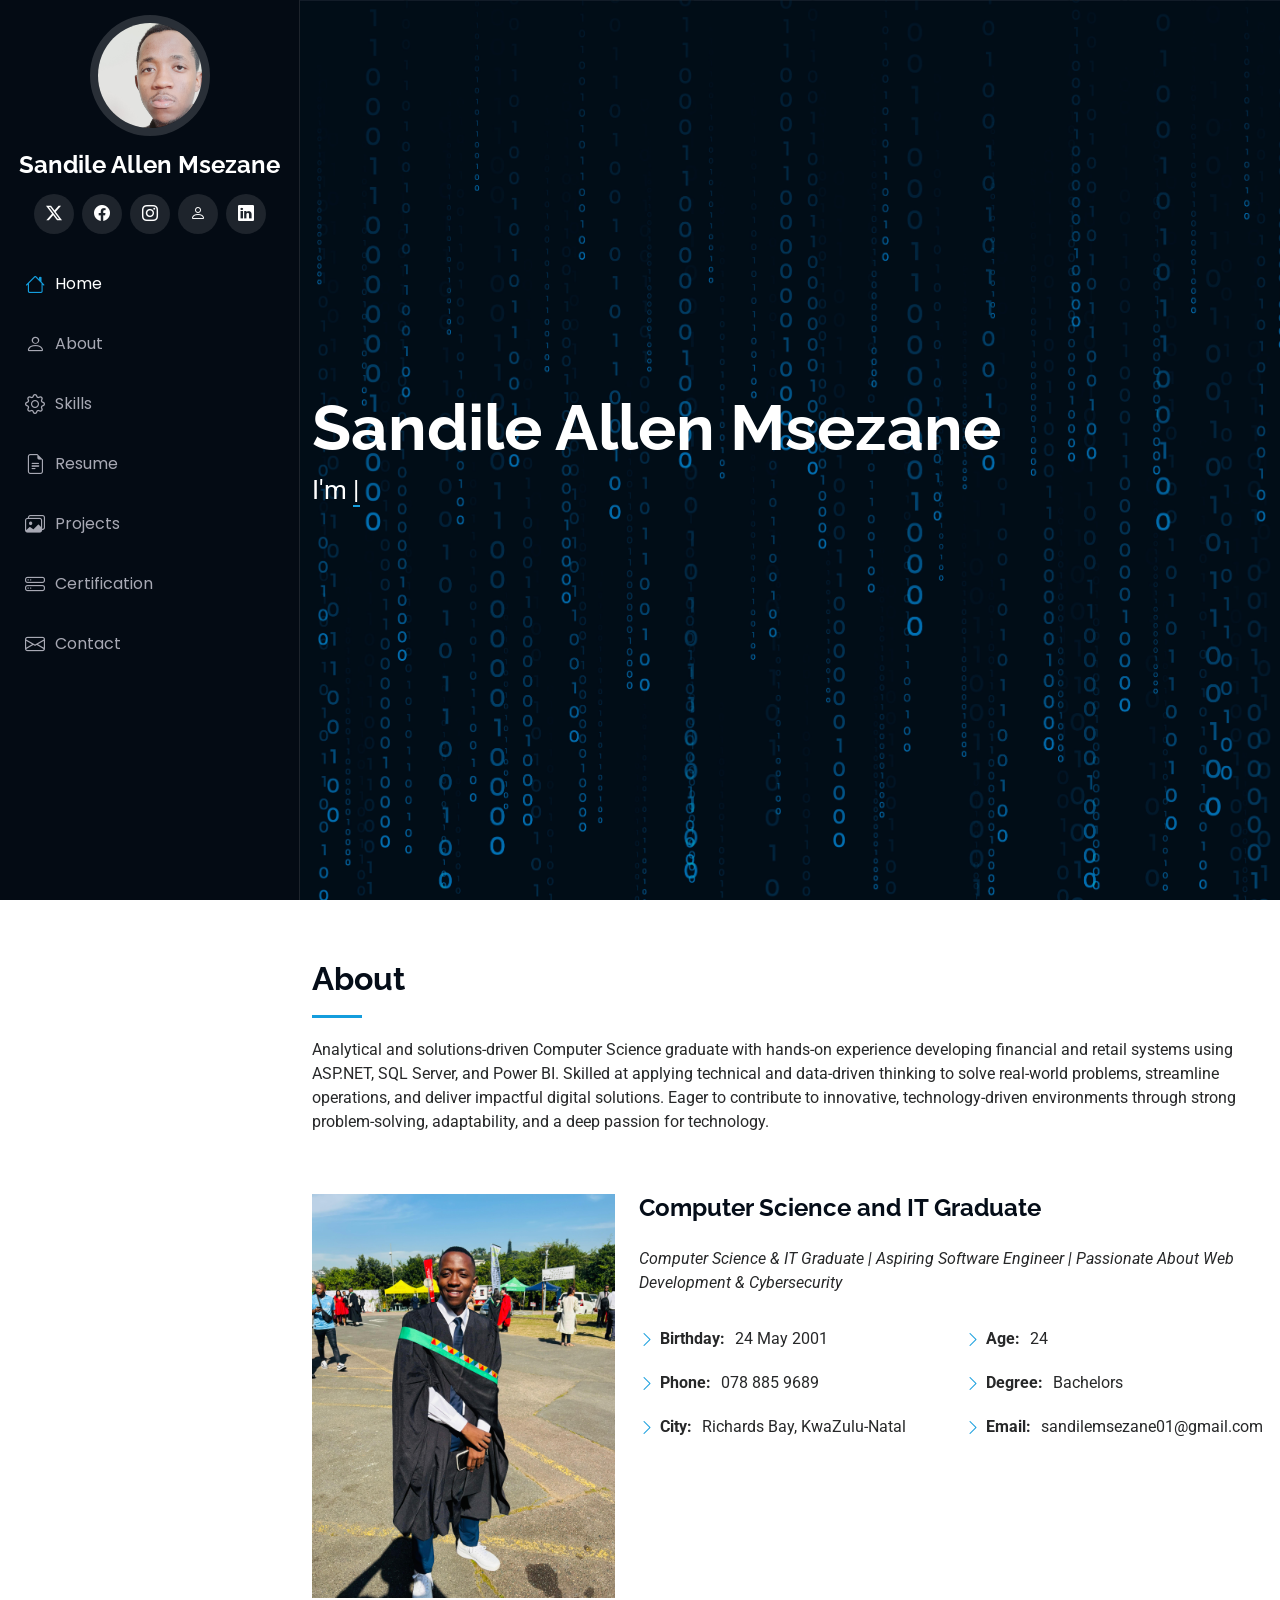
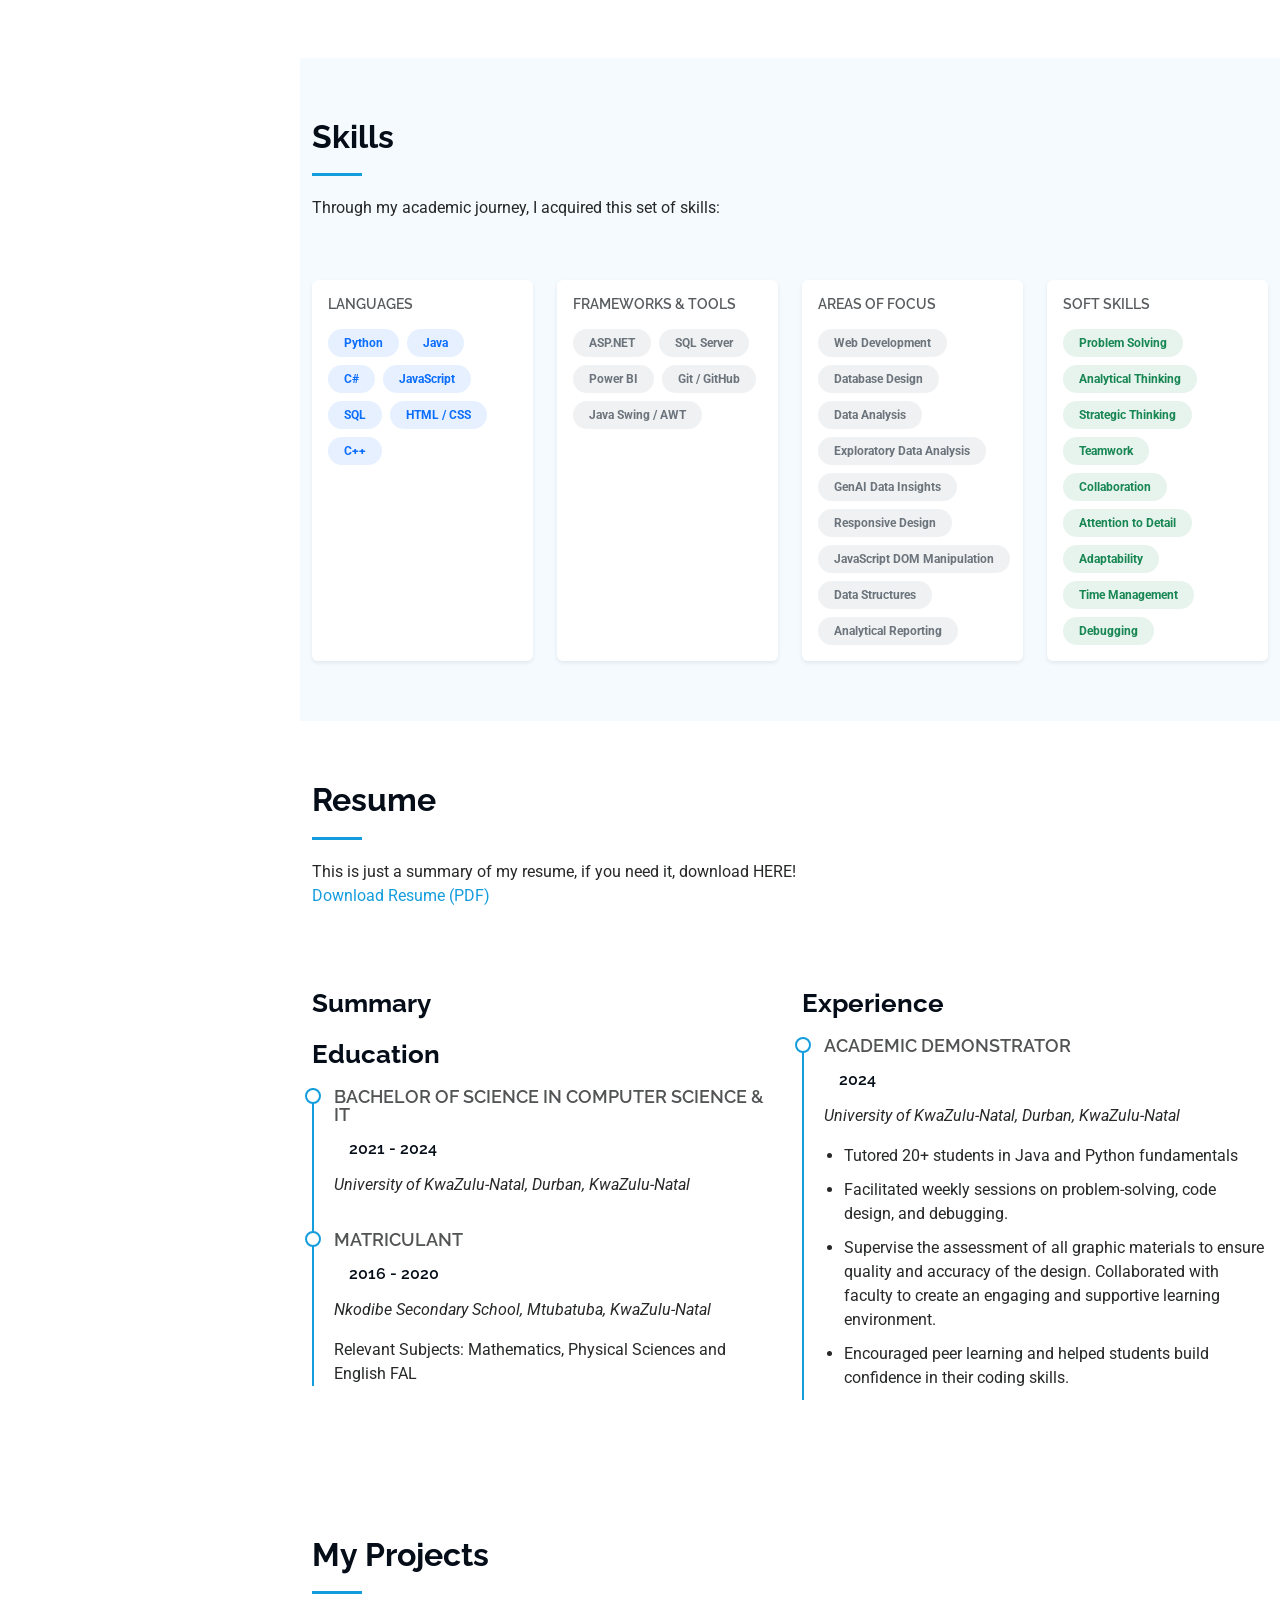
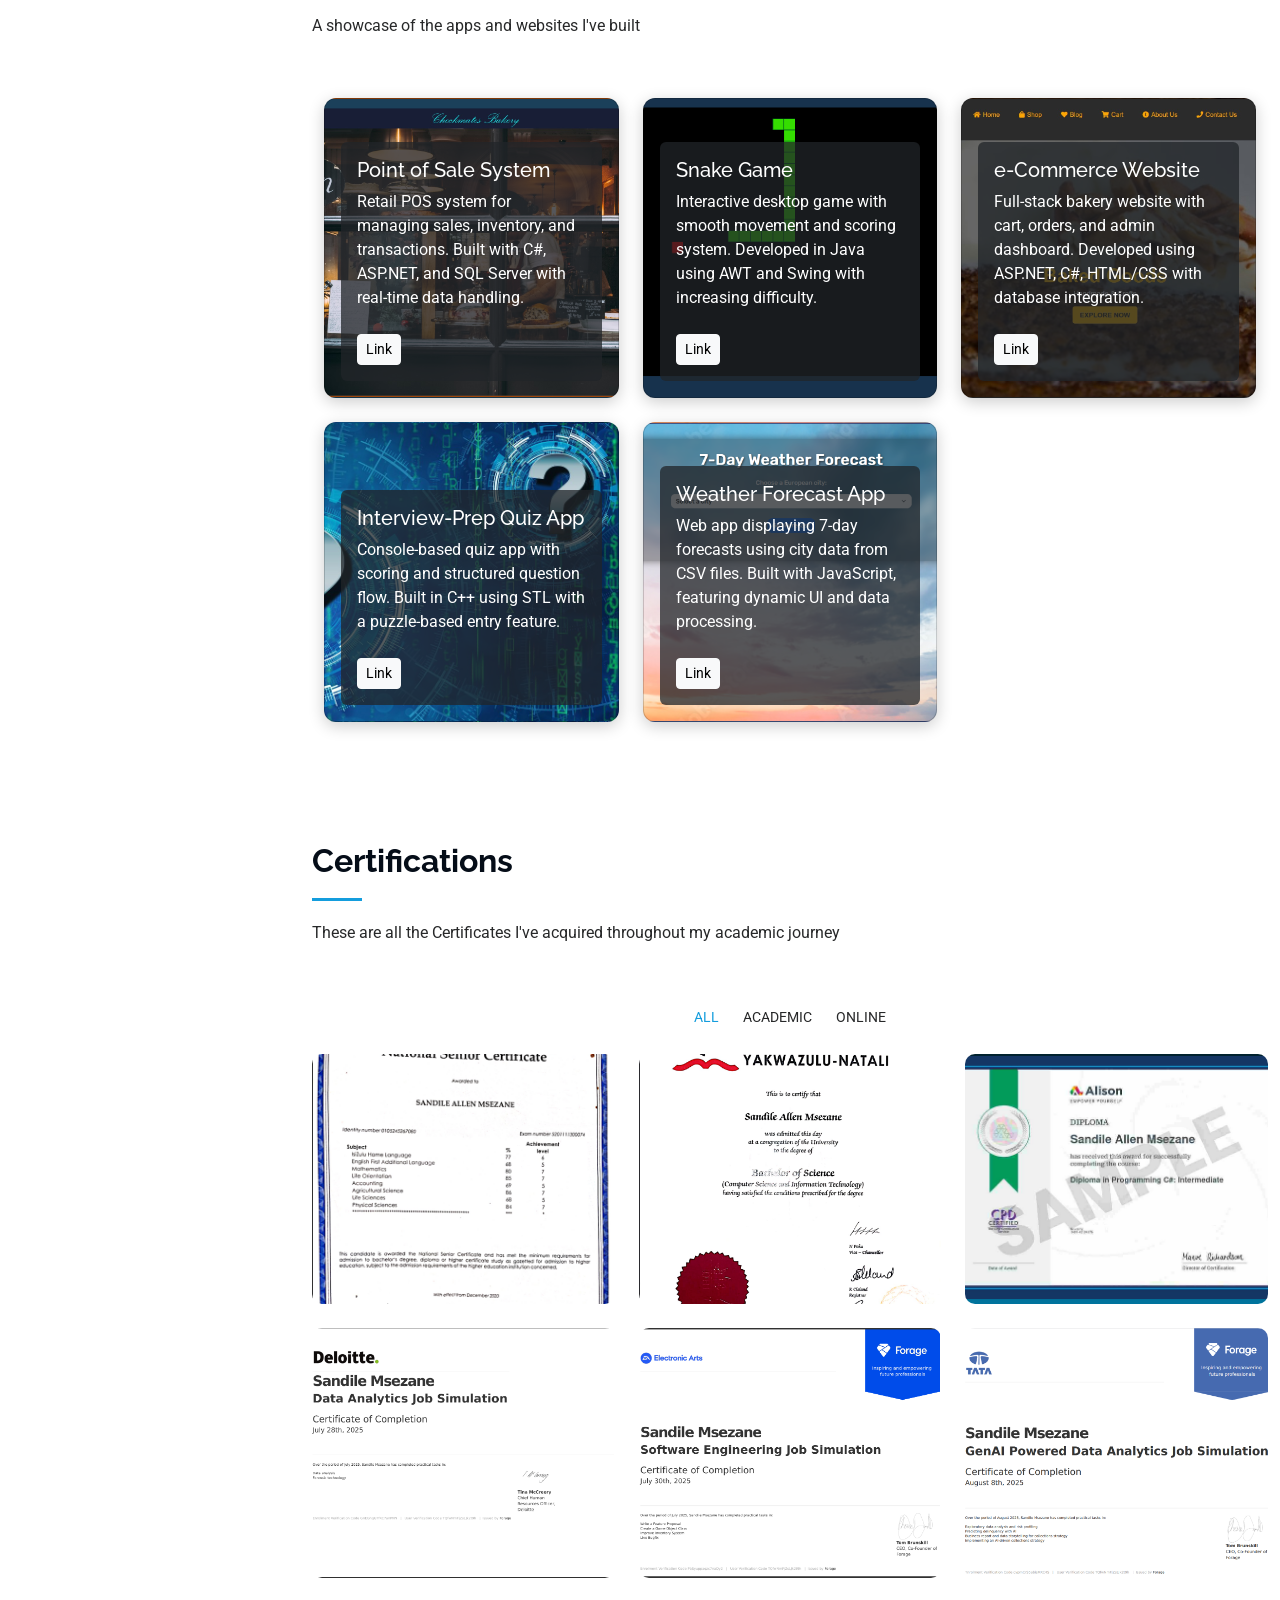
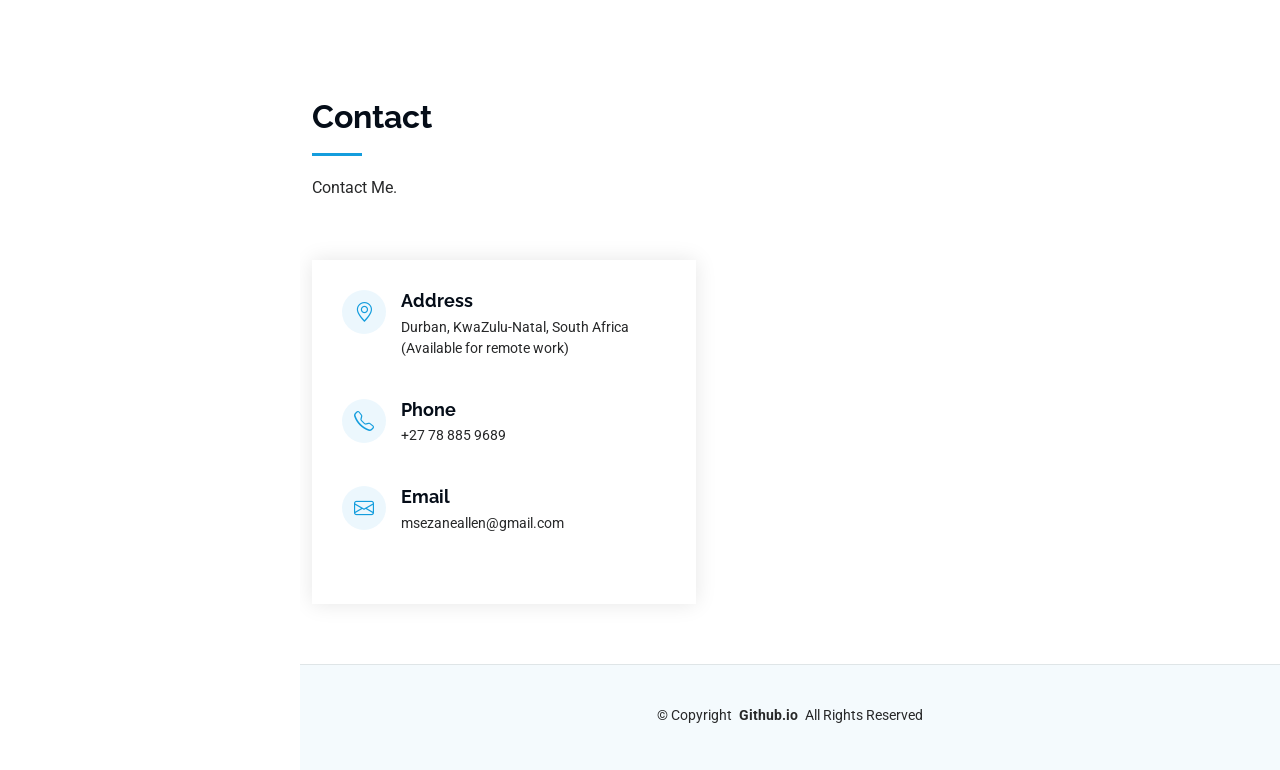
==== index.html @ 002bfe37 "Update index.html" ====
<!DOCTYPE html>
<html lang="en">

<head>
  <meta charset="utf-8">
  <meta content="width=device-width, initial-scale=1.0" name="viewport">
  <title>SAM Portfolio</title>
  <meta content="" name="description">
  <meta content="" name="keywords">

  <!-- Favicons -->
  <link href="chess-queen.png" rel="icon">
  <link href="chess-queen.png" rel="apple-touch-icon">

  <!-- Fonts -->
  <link href="https://fonts.googleapis.com" rel="preconnect">
  <link href="https://fonts.gstatic.com" rel="preconnect" crossorigin>
  <link href="https://fonts.googleapis.com/css2?family=Roboto:ital,wght@0,100;0,300;0,400;0,500;0,700;0,900;1,100;1,300;1,400;1,500;1,700;1,900&family=Poppins:ital,wght@0,100;0,200;0,300;0,400;0,500;0,600;0,700;0,800;0,900;1,100;1,200;1,300;1,400;1,500;1,600;1,700;1,800;1,900&family=Raleway:ital,wght@0,100;0,200;0,300;0,400;0,500;0,600;0,700;0,800;0,900;1,100;1,200;1,300;1,400;1,500;1,600;1,700;1,800;1,900&display=swap" rel="stylesheet">

  <!-- Vendor CSS Files -->
  <link href="assets/vendor/bootstrap/css/bootstrap.min.css" rel="stylesheet">
  <link href="assets/vendor/bootstrap-icons/bootstrap-icons.css" rel="stylesheet">
  <link href="assets/vendor/aos/aos.css" rel="stylesheet">
  <link href="assets/vendor/glightbox/css/glightbox.min.css" rel="stylesheet">
  <link href="assets/vendor/swiper/swiper-bundle.min.css" rel="stylesheet">

  <!-- Main CSS File -->
  <link href="assets/css/main.css" rel="stylesheet">

  <!-- =======================================================
  * Template Name: iPortfolio
  * Thanks to bootstrap template for this wonderful template
  ======================================================== -->
</head>

<body class="index-page">

  <header id="header" class="header dark-background d-flex flex-column">
    <i class="header-toggle d-xl-none bi bi-list"></i>

    <div class="profile-img">
      <img src="assets/img/my-profile.jpg" alt="" class="img-fluid rounded-circle">
    </div>

    <a href="index.html" class="logo d-flex align-items-center justify-content-center">
      <!-- Uncomment the line below if you also wish to use an image logo -->
      <!-- <img src="assets/img/logo.png" alt=""> -->
      <h1 class="sitename">Sandile Allen Msezane</h1>
    </a>

    <div class="social-links text-center">
      <a href="#" class="twitter"><i class="bi bi-twitter-x"></i></a>
      <a href="https://www.facebook.com/sandile.allen.2025" class="facebook"><i class="bi bi-facebook"></i></a>
      <a href="#" class="instagram"><i class="bi bi-instagram"></i></a>
      <a href="https://www.github.com/sandileallenmsezane" class="google-plus"><i class="bi bi-person"></i></a>
      <a href="https://www.linkedin.com/in/sandile-msezane" class="linkedin"><i class="bi bi-linkedin"></i></a>
    </div>

    <nav id="navmenu" class="navmenu">
      <ul>
        <li><a href="#hero" class="active"><i class="bi bi-house navicon"></i>Home</a></li>
        <li><a href="#about"><i class="bi bi-person navicon"></i> About</a></li>
        <li><a href="#skills"><i class="bi bi-gear navicon"></i> Skills</a></li>
	<li><a href="#resume"><i class="bi bi-file-earmark-text navicon"></i> Resume</a></li>
        <li><a href="#portfolio"><i class="bi bi-images navicon"></i> Projects</a></li>
        <li><a href="#certifications"><i class="bi bi-hdd-stack navicon"></i> Certification</a></li>
        <li><a href="#contact"><i class="bi bi-envelope navicon"></i> Contact</a></li>
      </ul>
    </nav>

  </header>

  <main class="main">

    <!-- Hero Section -->
    <section id="hero" class="hero section dark-background">

      <img src="assets/img/hero.jpg" alt="" data-aos="fade-in" class="">

      <div class="container" data-aos="fade-up" data-aos-delay="100">
        <h2>Sandile Allen Msezane</h2>
        <p>I'm <span class="typed" data-typed-items=" an Aspiring Sofware Engineer, an Aspiring Web Developer"> a Computer Science and IT Graduate</span><span class="typed-cursor typed-cursor--blink" aria-hidden="true"></span><span class="typed-cursor typed-cursor--blink" aria-hidden="true"></span></p>
      </div>

    </section><!-- /Hero Section -->

    <!-- About Section -->
    <section id="about" class="about section">

      <!-- Section Title -->
      <div class="container section-title" data-aos="fade-up">
        <h2>About</h2>
        <p> Analytical and solutions-driven Computer Science graduate with hands-on experience developing financial and retail systems using ASP.NET, SQL Server, and Power BI.
			Skilled at applying technical and data-driven thinking to solve real-world problems, streamline operations, and deliver impactful digital solutions.
			Eager to contribute to innovative, technology-driven environments through strong problem-solving, adaptability, and a deep passion for technology.</p>
      </div><!-- End Section Title -->

      <div class="container" data-aos="fade-up" data-aos-delay="100">

        <div class="row gy-4 justify-content-center">
          <div class="col-lg-4">
            <img src="assets/img/grad1A.jpg" class="img-fluid" alt="">
          </div>
          <div class="col-lg-8 content">
            <h2>Computer Science and IT Graduate</h2>
            <p class="fst-italic py-3">
              Computer Science & IT Graduate | Aspiring Software Engineer | Passionate About Web Development & Cybersecurity
            </p>
            <div class="row">
              <div class="col-lg-6">
                <ul>
                  <li><i class="bi bi-chevron-right"></i> <strong>Birthday:</strong> <span>24 May 2001</span></li>
                  <li><i class="bi bi-chevron-right"></i> <strong>Phone:</strong> <span>078 885 9689</span></li>
                  <li><i class="bi bi-chevron-right"></i> <strong>City:</strong> <span>Richards Bay, KwaZulu-Natal</span></li>
                </ul>
              </div>
              <div class="col-lg-6">
                <ul>
                  <li><i class="bi bi-chevron-right"></i> <strong>Age:</strong> <span>24</span></li>
                  <li><i class="bi bi-chevron-right"></i> <strong>Degree:</strong> <span>Bachelors</span></li>
                  <li><i class="bi bi-chevron-right"></i> <strong>Email:</strong> <span>sandilemsezane01@gmail.com</span></li>
                </ul>
              </div>
            </div>
            <p class="py-3">
              
            </p>
          </div>
        </div>

      </div>

    </section><!-- /About Section -->


    <!-- Skills Section -->
    <section id="skills" class="skills section light-background">

  <!-- Section Title -->
  <div class="container section-title" data-aos="fade-up">
    <h2>Skills</h2>
    <p>Through my academic journey, I acquired this set of skills:</p>
  </div><!-- End Section Title -->

  <div class="container" data-aos="fade-up" data-aos-delay="100">

    <div class="row gy-4">

      <!-- Languages -->
      <div class="col-lg-3 col-md-6">
        <div class="card h-100 border-0 shadow-sm p-3">
          <h5 class="text-uppercase text-muted small fw-semibold mb-3">Languages</h5>
          <div class="d-flex flex-wrap gap-2">
            <span class="badge rounded-pill bg-primary bg-opacity-10 text-primary px-3 py-2">Python</span>
            <span class="badge rounded-pill bg-primary bg-opacity-10 text-primary px-3 py-2">Java</span>
            <span class="badge rounded-pill bg-primary bg-opacity-10 text-primary px-3 py-2">C#</span>
            <span class="badge rounded-pill bg-primary bg-opacity-10 text-primary px-3 py-2">JavaScript</span>
            <span class="badge rounded-pill bg-primary bg-opacity-10 text-primary px-3 py-2">SQL</span>
            <span class="badge rounded-pill bg-primary bg-opacity-10 text-primary px-3 py-2">HTML / CSS</span>
            <span class="badge rounded-pill bg-primary bg-opacity-10 text-primary px-3 py-2">C++</span>
          </div>
        </div>
      </div>

      <!-- Frameworks & Tools -->
      <div class="col-lg-3 col-md-6">
        <div class="card h-100 border-0 shadow-sm p-3">
          <h5 class="text-uppercase text-muted small fw-semibold mb-3">Frameworks &amp; Tools</h5>
          <div class="d-flex flex-wrap gap-2">
            <span class="badge rounded-pill bg-secondary bg-opacity-10 text-secondary px-3 py-2">ASP.NET</span>
            <span class="badge rounded-pill bg-secondary bg-opacity-10 text-secondary px-3 py-2">SQL Server</span>
            <span class="badge rounded-pill bg-secondary bg-opacity-10 text-secondary px-3 py-2">Power BI</span>
            <span class="badge rounded-pill bg-secondary bg-opacity-10 text-secondary px-3 py-2">Git / GitHub</span>
            <span class="badge rounded-pill bg-secondary bg-opacity-10 text-secondary px-3 py-2">Java Swing / AWT</span>
          </div>
        </div>
      </div>

      <!-- Areas of Focus -->
      <div class="col-lg-3 col-md-6">
        <div class="card h-100 border-0 shadow-sm p-3">
          <h5 class="text-uppercase text-muted small fw-semibold mb-3">Areas of Focus</h5>
          <div class="d-flex flex-wrap gap-2">
            <span class="badge rounded-pill bg-secondary bg-opacity-10 text-secondary px-3 py-2">Web Development</span>
            <span class="badge rounded-pill bg-secondary bg-opacity-10 text-secondary px-3 py-2">Database Design</span>
            <span class="badge rounded-pill bg-secondary bg-opacity-10 text-secondary px-3 py-2">Data Analysis</span>
            <span class="badge rounded-pill bg-secondary bg-opacity-10 text-secondary px-3 py-2">Exploratory Data Analysis</span>
            <span class="badge rounded-pill bg-secondary bg-opacity-10 text-secondary px-3 py-2">GenAI Data Insights</span>
            <span class="badge rounded-pill bg-secondary bg-opacity-10 text-secondary px-3 py-2">Responsive Design</span>
            <span class="badge rounded-pill bg-secondary bg-opacity-10 text-secondary px-3 py-2">JavaScript DOM Manipulation</span>
            <span class="badge rounded-pill bg-secondary bg-opacity-10 text-secondary px-3 py-2">Data Structures</span>
            <span class="badge rounded-pill bg-secondary bg-opacity-10 text-secondary px-3 py-2">Analytical Reporting</span>
          </div>
        </div>
      </div>

      <!-- Soft Skills -->
      <div class="col-lg-3 col-md-6">
        <div class="card h-100 border-0 shadow-sm p-3">
          <h5 class="text-uppercase text-muted small fw-semibold mb-3">Soft Skills</h5>
          <div class="d-flex flex-wrap gap-2">
            <span class="badge rounded-pill bg-success bg-opacity-10 text-success px-3 py-2">Problem Solving</span>
            <span class="badge rounded-pill bg-success bg-opacity-10 text-success px-3 py-2">Analytical Thinking</span>
            <span class="badge rounded-pill bg-success bg-opacity-10 text-success px-3 py-2">Strategic Thinking</span>
            <span class="badge rounded-pill bg-success bg-opacity-10 text-success px-3 py-2">Teamwork</span>
            <span class="badge rounded-pill bg-success bg-opacity-10 text-success px-3 py-2">Collaboration</span>
            <span class="badge rounded-pill bg-success bg-opacity-10 text-success px-3 py-2">Attention to Detail</span>
            <span class="badge rounded-pill bg-success bg-opacity-10 text-success px-3 py-2">Adaptability</span>
            <span class="badge rounded-pill bg-success bg-opacity-10 text-success px-3 py-2">Time Management</span>
            <span class="badge rounded-pill bg-success bg-opacity-10 text-success px-3 py-2">Debugging</span>
          </div>
        </div>
      </div>

    </div>
  </div>

</section><!-- /Skills Section -->
    <!-- Resume Section -->
    <section id="resume" class="resume section">

      <!-- Section Title -->
      <div class="container section-title" data-aos="fade-up">
        <h2>Resume</h2>
        <p>This is just a summary of my resume, if you need it, download HERE!</p>
	<a class="resume-link" href="#" target="_blank" download>Download Resume (PDF)</a>
      </div><!-- End Section Title -->

      <div class="container">

        <div class="row">

          <div class="col-lg-6" data-aos="fade-up" data-aos-delay="100">
            <h3 class="resume-title">Summary</h3>
	    
            <h3 class="resume-title">Education</h3>
            <div class="resume-item">
              <h4>Bachelor of Science in Computer Science &amp; IT</h4>
              <h5>2021 - 2024</h5>
              <p><em>University of KwaZulu-Natal, Durban, KwaZulu-Natal</em></p>
              
            </div><!-- Edn Resume Item -->

            <div class="resume-item">
              <h4>Matriculant</h4>
              <h5>2016 - 2020</h5>
              <p><em>Nkodibe Secondary School, Mtubatuba, KwaZulu-Natal</em></p>
              <p>Relevant Subjects: Mathematics, Physical Sciences and English FAL</p>
            </div><!-- Edn Resume Item -->

          </div>

          <div class="col-lg-6" data-aos="fade-up" data-aos-delay="200">
            <h3 class="resume-title">Experience</h3>
            <div class="resume-item">
              <h4>Academic Demonstrator</h4>
              <h5>2024</h5>
              <p><em>University of KwaZulu-Natal, Durban, KwaZulu-Natal</em></p>
              <ul>
                <li>Tutored 20+ students in Java and Python fundamentals</li>
                <li>Facilitated weekly sessions on problem-solving, code design, and debugging.</li>
                <li>Supervise the assessment of all graphic materials to ensure quality and accuracy of the design. Collaborated with faculty to create an engaging and supportive learning 
				environment.</li>
                <li>Encouraged peer learning and helped students build confidence in their coding 
				skills.
				</li>
              </ul>
            </div><!-- Edn Resume Item -->


          </div>

        </div>

      </div>

    </section><!-- /Resume Section -->

    <!-- Projects Section -->
    <section id="portfolio" class="portfolio section-bg">
	    <div class="container">
	      <div class="section-title">
	        <h2>My Projects</h2>
	        <p>A showcase of the apps and websites I've built</p>
	      </div>
	
	      <div class="container">
	        <div class="row g-4">
	          <!-- Card 1 -->
	          <div class="col-lg-4 col-md-6">
	            <div class="card text-white project-card" style="background-image: url('assets/img/portfolio/Defaultpage.jpg');">
	              <div class="card-body d-flex flex-column justify-content-end">
	                <div class="bg-dark bg-opacity-75 p-3 rounded">
	                  <h5 class="card-title">Point of Sale System</h5>
	                  <p class="card-text">Retail POS system for managing sales, inventory, and transactions.
                                           Built with C#, ASP.NET, and SQL Server with real-time data handling.</p>
	                  <a href="files/pospage/index.html" class="btn btn-light btn-sm mt-2" target="_blank">Link</a>
	                </div>
	              </div>
	            </div>
	          </div>
	
	          <!-- Repeat the same block for more cards (Card 2, Card 3, etc.) -->
	          <!--Card 2--> 
	          <div class="col-lg-4 col-md-6">
	            <div class="card text-white project-card" style="background-image: url('assets/img/portfolio/snakepagejpg.jpg');">
	              <div class="card-body d-flex flex-column justify-content-end">
	                <div class="bg-dark bg-opacity-75 p-3 rounded">
	                  <h5 class="card-title">Snake Game</h5>
	                  <p class="card-text">Interactive desktop game with smooth movement and scoring system.
                                           Developed in Java using AWT and Swing with increasing difficulty.</p>
	                  <a href="files/snakepage/index.html" class="btn btn-light btn-sm mt-2" target="_blank">Link</a>
	                </div>
	              </div>
	            </div>
	          </div>
	          <!--Card 3-->
	          <div class="col-lg-4 col-md-6">
	            <div class="card text-white project-card" style="background-image: url('assets/img/portfolio/Websitepage.jpg');">
	              <div class="card-body d-flex flex-column justify-content-end">
	                <div class="bg-dark bg-opacity-75 p-3 rounded">
	                  <h5 class="card-title">e-Commerce Website</h5>
	                  <p class="card-text"> Full-stack bakery website with cart, orders, and admin dashboard.
                                            Developed using ASP.NET, C#, HTML/CSS with database integration.</p>
	                  <a href="files/bakerypage/index.html" class="btn btn-light btn-sm mt-2" target="_blank">Link</a>
	                </div>
	              </div>
	            </div>
	          </div>
	          
	          <div class="col-lg-4 col-md-6">
	            <div class="card text-white project-card" style="background-image: url('assets/img/portfolio/Quizpage.jpg');">
	              <div class="card-body d-flex flex-column justify-content-end">
	                <div class="bg-dark bg-opacity-75 p-3 rounded">
	                  <h5 class="card-title"> Interview-Prep Quiz App</h5>
	                  <p class="card-text">Console-based quiz app with scoring and structured question flow.
                                           Built in C++ using STL with a puzzle-based entry feature.</p>
	                  <a href="files/quizpage/index.html" class="btn btn-light btn-sm mt-2" target="_blank">Link</a>
	                </div>
	              </div>
	            </div>
	          </div>
		  <div class="col-lg-4 col-md-6">
		      <div class="card text-white project-card" style="background-image: url('assets/img/portfolio/weatherpage.png');">
		        <div class="card-body d-flex flex-column justify-content-end">
		          <div class="bg-dark bg-opacity-75 p-3 rounded">
		            <h5 class="card-title">Weather Forecast App</h5>
		            <p class="card-text">Web app displaying 7-day forecasts using city data from CSV files.
                                         Built with JavaScript, featuring dynamic UI and data processing.</p>
		            <a href="files/weatherpage/index.html" class="btn btn-light btn-sm mt-2" target="_blank">Link</a>
		          </div>
		        </div>
		      </div>
	          </div>
	        </div>
	      </div>
	        <!-- Add more cards here -->
	      </div>
	</section>

    <!-- Certification Section -->
    <section id="certifications" class="portfolio">
    <div class="container section-title" data-aos="fade-up">
      <h2>Certifications</h2>
      <p>These are all the Certificates I've acquired throughout my academic journey</p>
    </div>

    <div class="container">
      <!-- Filter Buttons -->
      <ul class="portfolio-filters" data-aos="fade-up" data-aos-delay="100">
        <li data-filter="*" class="filter-active">All</li>
        <li data-filter=".academic">Academic</li>
        <li data-filter=".online">Online</li>
      </ul>

      <div class="row gy-4 portfolio-container" data-aos="fade-up" data-aos-delay="200">
        <!-- NSC Certificate -->
        <div class="col-lg-4 col-md-6 portfolio-item academic">
          <div class="portfolio-content h-100">
            <img src="assets/img/certificates/nsc.png" class="img-fluid" alt="">
            <div class="portfolio-info">
              <h4>NSC</h4>
              <p>Matric Certificate</p>
              <a href="assets/img/certificates/nsc.png" data-gallery="portfolio-gallery" class="glightbox preview-link"><i class="bi bi-zoom-in"></i></a>
            </div>
          </div>
        </div>

        <!-- Bachelor's Certificate -->
        <div class="col-lg-4 col-md-6 portfolio-item academic">
          <div class="portfolio-content h-100">
            <img src="assets/img/certificates/bachelors.png" class="img-fluid" alt="">
            <div class="portfolio-info">
              <h4>Bachelors</h4>
              <p>BSc in Computer Science and IT</p>
              <a href="assets/img/certificates/bachelors.png" data-gallery="portfolio-gallery" class="glightbox preview-link"><i class="bi bi-zoom-in"></i></a>
            </div>
          </div>
        </div>

        <!-- Alison Certificate -->
        <div class="col-lg-4 col-md-6 portfolio-item online">
          <div class="portfolio-content h-100">
            <img src="assets/img/certificates/alison.png" class="img-fluid" alt="">
            <div class="portfolio-info">
              <h4>Alison</h4>
              <p>Diploma in C# Programming</p>
              <a href="assets/img/certificates/alison.png" data-gallery="portfolio-gallery" class="glightbox preview-link"><i class="bi bi-zoom-in"></i></a>
            </div>
          </div>
        </div>
	      
        <!-- Alison Certificate -->
	<div class="col-lg-4 col-md-6 portfolio-item online">
          <div class="portfolio-content h-100">
            <img src="assets/img/certificates/dataanlytics.png" class="img-fluid" alt="">
            <div class="portfolio-info">
              <h4>Deloite (Forage)</h4>
              <p>Data Analytics Job Simulation</p>
              <a href="assets/img/certificates/dataanlytics.png" data-gallery="portfolio-gallery" class="glightbox preview-link"><i class="bi bi-zoom-in"></i></a>
            </div>
          </div>
        </div>
	      
        <!-- Software Eng Certificate -->
        <div class="col-lg-4 col-md-6 portfolio-item online">
          <div class="portfolio-content h-100">
            <img src="assets/img/certificates/easoftwareeng.png" class="img-fluid" alt="">
            <div class="portfolio-info">
              <h4> EA (Forage)</h4>
              <p>Software Engineering Job Simulation</p>
              <a href="assets/img/certificates/easoftwareeng.png" data-gallery="portfolio-gallery" class="glightbox preview-link"><i class="bi bi-zoom-in"></i></a>
            </div>
          </div>
        </div>
		<!-- GenAI Data Analytics Job Simulation -->
		   <div class="col-lg-4 col-md-6 portfolio-item online">
          <div class="portfolio-content h-100">
            <img src="assets/img/certificates/GenaiData.png" class="img-fluid" alt="">
            <div class="portfolio-info">
              <h4> TATA (Forage)</h4>
              <p>GenAI Powered Data Analytics Job Simulation</p>
              <a href="assets/img/certificates/GenaiData.png" data-gallery="portfolio-gallery" class="glightbox preview-link"><i class="bi bi-zoom-in"></i></a>
            </div>
          </div>
        </div>
      </div>
    </div>
</section>

    

    <!-- Contact Section -->
    <section id="contact" class="contact section">

      <!-- Section Title -->
      <div class="container section-title" data-aos="fade-up">
        <h2>Contact</h2>
        <p>Contact Me.</p>
      </div><!-- End Section Title -->

      <div class="container" data-aos="fade-up" data-aos-delay="100">

        <div class="row gy-4">

          <div class="col-lg-5">

            <div class="info-wrap">
              <div class="info-item d-flex" data-aos="fade-up" data-aos-delay="200">
                <i class="bi bi-geo-alt flex-shrink-0"></i>
                <div>
                  <h3>Address</h3>
                  <p>Durban, KwaZulu-Natal, South Africa (Available for remote work)</p>
                </div>
              </div><!-- End Info Item -->

              <div class="info-item d-flex" data-aos="fade-up" data-aos-delay="300">
                <i class="bi bi-telephone flex-shrink-0"></i>
                <div>
                  <h3>Phone</h3>
                  <p>+27 78 885 9689</p>
                </div>
              </div><!-- End Info Item -->

              <div class="info-item d-flex" data-aos="fade-up" data-aos-delay="400">
                <i class="bi bi-envelope flex-shrink-0"></i>
                <div>
                  <h3>Email </h3>
                  <p>msezaneallen@gmail.com</p>
                </div>
              </div><!-- End Info Item -->
			  
            </div>
          </div>

        </div>

      </div>

    </section><!-- /Contact Section -->

  </main>

  <footer id="footer" class="footer position-relative light-background">

    <div class="container">
      <div class="copyright text-center ">
        <p>© <span>Copyright</span> <strong class="px-1 sitename">Github.io</strong> <span>All Rights Reserved</span></p>
      </div>
      <div class="credits">
        <!-- All the links in the footer should remain intact. -->
        <!-- You can delete the links only if you've purchased the pro version. -->
        <!-- Licensing information: https://bootstrapmade.com/license/ -->
        <!-- Purchase the pro version with working PHP/AJAX contact form: [buy-url] -->
      </div>
    </div>

  </footer>

  <!-- Scroll Top -->
  <a href="#" id="scroll-top" class="scroll-top d-flex align-items-center justify-content-center"><i class="bi bi-arrow-up-short"></i></a>

  <!-- Preloader -->
  <div id="preloader"></div>

  <!-- Vendor JS Files -->
  <script src="assets/vendor/bootstrap/js/bootstrap.bundle.min.js"></script>
  <script src="assets/vendor/php-email-form/validate.js"></script>
  <script src="assets/vendor/aos/aos.js"></script>
  <script src="assets/vendor/typed.js/typed.umd.js"></script>
  <script src="assets/vendor/purecounter/purecounter_vanilla.js"></script>
  <script src="assets/vendor/waypoints/noframework.waypoints.js"></script>
  <script src="assets/vendor/glightbox/js/glightbox.min.js"></script>
  <script src="assets/vendor/imagesloaded/imagesloaded.pkgd.min.js"></script>
  <script src="assets/vendor/isotope-layout/isotope.pkgd.min.js"></script>
  <script src="assets/vendor/swiper/swiper-bundle.min.js"></script>

  <!-- Main JS File -->
  <script src="assets/js/main.js"></script>
  <script>
    window.addEventListener('load', () => {
    let portfolioContainer = document.querySelector('.portfolio-container');
      if (portfolioContainer) {
        let iso = new Isotope(portfolioContainer, {
          itemSelector: '.portfolio-item'
        });

        let filters = document.querySelectorAll('.portfolio-filters li');
        filters.forEach(el => {
          el.addEventListener('click', function () {
            document.querySelector('.portfolio-filters .filter-active').classList.remove('filter-active');
            this.classList.add('filter-active');

            iso.arrange({
              filter: this.getAttribute('data-filter')
            });
          });
        });
      }

      // Lightbox
      const glightbox = GLightbox({
        selector: '.glightbox'
      });
    });
  </script>

</body>

</html>
---- assets/css/main.css ----
/**
* Template Name: iPortfolio
* Template URL: https://bootstrapmade.com/iportfolio-bootstrap-portfolio-websites-template/
* Updated: Jun 29 2024 with Bootstrap v5.3.3
* Author: BootstrapMade.com
* License: https://bootstrapmade.com/license/
*/

/*--------------------------------------------------------------
# Font & Color Variables
# Help: https://bootstrapmade.com/color-system/
--------------------------------------------------------------*/
/* Fonts */
:root {
  --default-font: "Roboto",  system-ui, -apple-system, "Segoe UI", Roboto, "Helvetica Neue", Arial, "Noto Sans", "Liberation Sans", sans-serif, "Apple Color Emoji", "Segoe UI Emoji", "Segoe UI Symbol", "Noto Color Emoji";
  --heading-font: "Raleway",  sans-serif;
  --nav-font: "Poppins",  sans-serif;
}

/* Global Colors - The following color variables are used throughout the website. Updating them here will change the color scheme of the entire website */
:root { 
  --background-color: #ffffff; /* Background color for the entire website, including individual sections */
  --default-color: #272829; /* Default color used for the majority of the text content across the entire website */
  --heading-color: #050d18; /* Color for headings, subheadings and title throughout the website */
  --accent-color: #149ddd; /* Accent color that represents your brand on the website. It's used for buttons, links, and other elements that need to stand out */
  --surface-color: #ffffff; /* The surface color is used as a background of boxed elements within sections, such as cards, icon boxes, or other elements that require a visual separation from the global background. */
  --contrast-color: #ffffff; /* Contrast color for text, ensuring readability against backgrounds of accent, heading, or default colors. */
}

/* Nav Menu Colors - The following color variables are used specifically for the navigation menu. They are separate from the global colors to allow for more customization options */
:root {
  --nav-color: #a8a9b4;  /* The default color of the main navmenu links */
  --nav-hover-color: #ffffff; /* Applied to main navmenu links when they are hovered over or active */
  --nav-mobile-background-color: #040b14; /* Used as the background color for mobile navigation menu */
  --nav-dropdown-background-color: #040b14; /* Used as the background color for dropdown items that appear when hovering over primary navigation items */
  --nav-dropdown-color: #a8a9b4; /* Used for navigation links of the dropdown items in the navigation menu. */
  --nav-dropdown-hover-color: #ffffff; /* Similar to --nav-hover-color, this color is applied to dropdown navigation links when they are hovered over. */
}

/* Color Presets - These classes override global colors when applied to any section or element, providing reuse of the sam color scheme. */

.light-background {
  --background-color: #f4fafd;
  --surface-color: #ffffff;
}

.dark-background {
  --background-color: #040b14;
  --default-color: #ffffff;
  --heading-color: #ffffff;
  --surface-color: #151f2b;
  --contrast-color: #ffffff;
}

/* Smooth scroll */
:root {
  scroll-behavior: smooth;
}

/*--------------------------------------------------------------
# General Styling & Shared Classes
--------------------------------------------------------------*/
body {
  color: var(--default-color);
  background-color: var(--background-color);
  font-family: var(--default-font);
}

a {
  color: var(--accent-color);
  text-decoration: none;
  transition: 0.3s;
}

a:hover {
  color: color-mix(in srgb, var(--accent-color), transparent 25%);
  text-decoration: none;
}

h1,
h2,
h3,
h4,
h5,
h6 {
  color: var(--heading-color);
  font-family: var(--heading-font);
}

/* PHP Email Form Messages
------------------------------*/
.php-email-form .error-message {
  display: none;
  background: #df1529;
  color: #ffffff;
  text-align: left;
  padding: 15px;
  margin-bottom: 24px;
  font-weight: 600;
}

.php-email-form .sent-message {
  display: none;
  color: #ffffff;
  background: #059652;
  text-align: center;
  padding: 15px;
  margin-bottom: 24px;
  font-weight: 600;
}

.php-email-form .loading {
  display: none;
  background: var(--surface-color);
  text-align: center;
  padding: 15px;
  margin-bottom: 24px;
}

.php-email-form .loading:before {
  content: "";
  display: inline-block;
  border-radius: 50%;
  width: 24px;
  height: 24px;
  margin: 0 10px -6px 0;
  border: 3px solid var(--accent-color);
  border-top-color: var(--surface-color);
  animation: php-email-form-loading 1s linear infinite;
}

@keyframes php-email-form-loading {
  0% {
    transform: rotate(0deg);
  }

  100% {
    transform: rotate(360deg);
  }
}

/*--------------------------------------------------------------
# Global Header
--------------------------------------------------------------*/
.header {
  color: var(--default-color);
  background-color: var(--background-color);
  position: fixed;
  top: 0;
  left: 0;
  bottom: 0;
  padding: 0 15px;
  width: 300px;
  transition: all ease-in-out 0.3s;
  overflow-y: auto;
  z-index: 997;
  border-right: 1px solid color-mix(in srgb, var(--default-color), transparent 90%);
}

.header .profile-img img {
  margin: 15px auto;
  display: block;
  width: 120px;
  border: 8px solid color-mix(in srgb, var(--default-color), transparent 85%);
}

.header .logo {
  line-height: 1;
  margin-bottom: 15px;
}

.header .logo img {
  max-height: 32px;
  margin-right: 8px;
}

.header .logo h1 {
  font-size: 24px;
  margin: 0;
  font-weight: 700;
  color: var(--heading-color);
}

.header .social-links {
  margin: 0 0 20px 0;
}

.header .social-links a {
  font-size: 16px;
  display: inline-flex;
  align-items: center;
  justify-content: center;
  background: color-mix(in srgb, var(--default-color), transparent 90%);
  color: var(--default-color);
  margin: 0 2px;
  border-radius: 50%;
  text-align: center;
  width: 40px;
  height: 40px;
  transition: 0.3s;
}

.header .social-links a:hover {
  color: var(--contrast-color);
  background: var(--accent-color);
}

@media (min-width: 1200px) {

  .header~main,
  .header~#footer {
    margin-left: 300px;
  }
}

@media (max-width: 1199px) {
  .header {
    left: -100%;
  }
}

.header.header-show {
  left: 0;
}

.header .header-toggle {
  color: var(--contrast-color);
  background-color: var(--accent-color);
  font-size: 22px;
  display: flex;
  align-items: center;
  justify-content: center;
  width: 40px;
  height: 40px;
  border-radius: 50%;
  cursor: pointer;
  position: fixed;
  top: 15px;
  right: 15px;
  z-index: 9999;
  transition: background-color 0.3s;
}

.header .header-toggle:hover {
  color: var(--contrast-color);
  background-color: color-mix(in srgb, var(--accent-color) 90%, white 15%);
}

/*--------------------------------------------------------------
# Navigation Menu
--------------------------------------------------------------*/
.mobile-nav-toggle {
  display: none;
}

.navmenu {
  padding: 0;
  z-index: 9997;
}

.navmenu ul {
  list-style: none;
  padding: 0 0 20px 0;
  margin: 0;
}

.navmenu a,
.navmenu a:focus {
  color: var(--nav-color);
  padding: 15px 10px;
  font-family: var(--nav-font);
  font-size: 16px;
  font-weight: 400;
  display: flex;
  align-items: center;
  white-space: nowrap;
  transition: 0.3s;
  width: 100%;
}

.navmenu a .navicon,
.navmenu a:focus .navicon {
  font-size: 20px;
  margin-right: 10px;
}

.navmenu a .toggle-dropdown,
.navmenu a:focus .toggle-dropdown {
  font-size: 12px;
  line-height: 0;
  margin-left: auto;
  width: 30px;
  height: 30px;
  display: flex;
  align-items: center;
  justify-content: center;
  border-radius: 50%;
  transition: 0.3s;
  flex-shrink: 0;
  background-color: color-mix(in srgb, var(--accent-color), transparent 90%);
}

.navmenu a .toggle-dropdown:hover,
.navmenu a:focus .toggle-dropdown:hover {
  background-color: var(--accent-color);
  color: var(--contrast-color);
}

.navmenu a:hover,
.navmenu .active,
.navmenu .active:focus {
  color: var(--nav-hover-color);
}

.navmenu a:hover .navicon,
.navmenu .active .navicon,
.navmenu .active:focus .navicon {
  color: var(--accent-color);
}

.navmenu .active .toggle-dropdown,
.navmenu .active:focus .toggle-dropdown {
  background-color: var(--accent-color);
  color: var(--contrast-color);
  transform: rotate(180deg);
}

.navmenu .dropdown {
  display: block;
}

.navmenu .dropdown a,
.navmenu .dropdown a:focus {
  color: --nav-dropdown-color;
}

.navmenu .dropdown a:hover,
.navmenu .dropdown .active,
.navmenu .dropdown .active:focus {
  color: var(--nav-dropdown-hover-color);
}

.navmenu .dropdown ul {
  position: static;
  display: none;
  z-index: 99;
  padding: 5px 10px;
  margin: 5px 10px;
  background-color: var(--nav-dropdown-background-color);
  border: 1px solid color-mix(in srgb, var(--default-color), transparent 90%);
  box-shadow: none;
  transition: all 0.5s ease-in-out;
}

.navmenu .dropdown ul ul {
  background-color: rgba(33, 37, 41, 0.1);
}

.navmenu .dropdown>.dropdown-active {
  display: block;
  background-color: rgba(33, 37, 41, 0.03);
}

/*--------------------------------------------------------------
# Global Footer
--------------------------------------------------------------*/
.footer {
  color: var(--default-color);
  background-color: var(--background-color);
  font-size: 14px;
  padding: 40px 0;
  position: relative;
  border-top: 1px solid color-mix(in srgb, var(--default-color), transparent 90%);
}

.footer .copyright p {
  margin-bottom: 0;
}

.footer .credits {
  margin-top: 4px;
  font-size: 13px;
  text-align: center;
}

/*--------------------------------------------------------------
# Preloader
--------------------------------------------------------------*/
#preloader {
  position: fixed;
  inset: 0;
  z-index: 999999;
  overflow: hidden;
  background: var(--background-color);
  transition: all 0.6s ease-out;
}

#preloader:before {
  content: "";
  position: fixed;
  top: calc(50% - 30px);
  left: calc(50% - 30px);
  border: 6px solid #ffffff;
  border-color: var(--accent-color) transparent var(--accent-color) transparent;
  border-radius: 50%;
  width: 60px;
  height: 60px;
  animation: animate-preloader 1.5s linear infinite;
}

@keyframes animate-preloader {
  0% {
    transform: rotate(0deg);
  }

  100% {
    transform: rotate(360deg);
  }
}

/*--------------------------------------------------------------
# Scroll Top Button
--------------------------------------------------------------*/
.scroll-top {
  position: fixed;
  visibility: hidden;
  opacity: 0;
  right: 15px;
  bottom: -15px;
  z-index: 99999;
  background-color: var(--accent-color);
  width: 44px;
  height: 44px;
  border-radius: 50px;
  transition: all 0.4s;
}

.scroll-top i {
  font-size: 24px;
  color: var(--contrast-color);
  line-height: 0;
}

.scroll-top:hover {
  background-color: color-mix(in srgb, var(--accent-color), transparent 20%);
  color: var(--contrast-color);
}

.scroll-top.active {
  visibility: visible;
  opacity: 1;
  bottom: 15px;
}

/*--------------------------------------------------------------
# Disable aos animation delay on mobile devices
--------------------------------------------------------------*/
@media screen and (max-width: 768px) {
  [data-aos-delay] {
    transition-delay: 0 !important;
  }
}

/*--------------------------------------------------------------
# Global Page Titles & Breadcrumbs
--------------------------------------------------------------*/
.page-title {
  color: var(--default-color);
  background-color: var(--background-color);
  padding: 25px 0;
  position: relative;
}

.page-title h1 {
  font-size: 24px;
  font-weight: 700;
}

.page-title .breadcrumbs ol {
  display: flex;
  flex-wrap: wrap;
  list-style: none;
  padding: 0;
  margin: 0;
  font-size: 14px;
  font-weight: 400;
}

.page-title .breadcrumbs ol li+li {
  padding-left: 10px;
}

.page-title .breadcrumbs ol li+li::before {
  content: "/";
  display: inline-block;
  padding-right: 10px;
  color: color-mix(in srgb, var(--default-color), transparent 70%);
}

/*--------------------------------------------------------------
# Global Sections
--------------------------------------------------------------*/
section,
.section {
  color: var(--default-color);
  background-color: var(--background-color);
  padding: 60px 0;
  overflow: clip;
}

/*--------------------------------------------------------------
# Global Section Titles
--------------------------------------------------------------*/
.section-title {
  padding-bottom: 60px;
  position: relative;
}

.section-title h2 {
  font-size: 32px;
  font-weight: 700;
  margin-bottom: 20px;
  padding-bottom: 20px;
  position: relative;
}

.section-title h2:after {
  content: "";
  position: absolute;
  display: block;
  width: 50px;
  height: 3px;
  background: var(--accent-color);
  left: 0;
  bottom: 0;
}

.section-title p {
  margin-bottom: 0;
}

/*--------------------------------------------------------------
# Hero Section
--------------------------------------------------------------*/
.hero {
  width: 100%;
  min-height: 100vh;
  position: relative;
  padding: 80px 0;
  display: flex;
  align-items: center;
  justify-content: center;
}

.hero img {
  position: absolute;
  inset: 0;
  display: block;
  width: 100%;
  height: 100%;
  object-fit: cover;
  z-index: 1;
}

.hero:before {
  content: "";
  background: color-mix(in srgb, var(--background-color), transparent 70%);
  position: absolute;
  inset: 0;
  z-index: 2;
}

.hero .container {
  position: relative;
  z-index: 3;
}

.hero h2 {
  margin: 0;
  font-size: 64px;
  font-weight: 700;
}

.hero p {
  margin: 5px 0 0 0;
  font-size: 26px;
}

.hero p span {
  letter-spacing: 1px;
  border-bottom: 2px solid var(--accent-color);
}

.hero .social-links {
  margin-top: 25px;
}

.hero .social-links a {
  font-size: 24px;
  display: inline-block;
  color: color-mix(in srgb, var(--default-color), transparent 50%);
  line-height: 1;
  margin-right: 20px;
  transition: 0.3s;
}

.hero .social-links a:hover {
  color: var(--accent-color);
}

@media (max-width: 768px) {
  .hero h2 {
    font-size: 32px;
  }

  .hero p {
    font-size: 20px;
  }
}

/*--------------------------------------------------------------
# About Section
--------------------------------------------------------------*/
.about .content h2 {
  font-weight: 700;
  font-size: 24px;
}

.about .content ul {
  list-style: none;
  padding: 0;
}

.about .content ul li {
  margin-bottom: 20px;
  display: flex;
  align-items: center;
}

.about .content ul strong {
  margin-right: 10px;
}

.about .content ul i {
  font-size: 16px;
  margin-right: 5px;
  color: var(--accent-color);
  line-height: 0;
}

/*--------------------------------------------------------------
# Stats Section
--------------------------------------------------------------*/
.stats .stats-item {
  padding: 30px;
  width: 100%;
}

.stats .stats-item i {
  color: var(--accent-color);
  display: block;
  font-size: 44px;
  float: left;
  line-height: 0;
}

.stats .stats-item .purecounter {
  color: var(--heading-color);
  font-size: 48px;
  line-height: 40px;
  display: block;
  font-weight: 700;
  margin-left: 60px;
}

.stats .stats-item p {
  color: color-mix(in srgb, var(--default-color), transparent 40%);
  padding: 15px 0 0 0;
  margin: 0 0 0 60px;
  font-family: var(--heading-font);
  font-size: 14px;
}

/*--------------------------------------------------------------
# Skills Section
--------------------------------------------------------------*/
.skills .progress {
  height: 60px;
  display: block;
  background: none;
  border-radius: 0;
}

.skills .progress .skill {
  color: var(--heading-color);
  padding: 0;
  margin: 0 0 6px 0;
  text-transform: uppercase;
  display: block;
  font-weight: 600;
  font-family: var(--heading-font);
}

.skills .progress .skill .val {
  float: right;
  font-style: normal;
}

.skills .progress-bar-wrap {
  background: color-mix(in srgb, var(--default-color), transparent 90%);
  height: 10px;
}

.skills .progress-bar {
  width: 1px;
  height: 10px;
  transition: 0.9s;
  background-color: var(--accent-color);
}
/* Soft Skills */
.soft-skill-title {
  display: block;
  font-weight: 600;
  margin-bottom: 6px;
  color: #333;
}

.soft-bar-wrap {
  background: #e0e0e0;
  height: 10px;
  border-radius: 20px;
  overflow: hidden;
}

.soft-bar {
  width: 100%;
  height: 100%;
  background-color: #6ec1e4; /* Light blue */
  border-radius: 20px;
  transition: width 0.6s ease;
}

/*--------------------------------------------------------------
# Resume Section
--------------------------------------------------------------*/
.resume .resume-title {
  color: var(--heading-color);
  font-size: 26px;
  font-weight: 700;
  margin-top: 20px;
  margin-bottom: 20px;
}

.resume .resume-item {
  padding: 0 0 20px 20px;
  margin-top: -2px;
  border-left: 2px solid var(--accent-color);
  position: relative;
}

.resume .resume-item h4 {
  line-height: 18px;
  font-size: 18px;
  font-weight: 600;
  text-transform: uppercase;
  color: color-mix(in srgb, var(--default-color), transparent 20%);
  margin-bottom: 10px;
}

.resume .resume-item h5 {
  font-size: 16px;
  padding: 5px 15px;
  display: inline-block;
  font-weight: 600;
  margin-bottom: 10px;
}

.resume .resume-item ul {
  padding-left: 20px;
}

.resume .resume-item ul li {
  padding-bottom: 10px;
}

.resume .resume-item:last-child {
  padding-bottom: 0;
}

.resume .resume-item::before {
  content: "";
  position: absolute;
  width: 16px;
  height: 16px;
  border-radius: 50px;
  left: -9px;
  top: 0;
  background: var(--background-color);
  border: 2px solid var(--accent-color);
}
/*--------------------------------------------------------------
# Portfolio Cards Section (Modern Layout)
--------------------------------------------------------------*/
.portfolio-cards {
  display: grid;
  grid-template-columns: repeat(auto-fit, minmax(280px, 1fr));
  gap: 20px;
  padding-top: 20px;
}

.project-card {
  height: 350px;
  background-size: cover;
  background-position: center;
  border-radius: 12px;
  display: flex;
  align-items: flex-end;
  overflow: hidden;
  box-shadow: 0 4px 20px rgba(0, 0, 0, 0.3);
}


.project-info {
  background-color: rgba(0, 0, 0, 0.6);
  padding: 15px;
  border-radius: 8px;
  width: 100%;
}

.project-info h3 {
  margin: 0;
  font-size: 1.3rem;
}

.project-info p {
  margin: 10px 0;
  font-size: 0.95rem;
}

.project-link {
  display: inline-block;
  padding: 8px 14px;
  background-color: #fff;
  color: #333;
  text-decoration: none;
  border-radius: 6px;
  font-weight: bold;
  transition: background-color 0.3s ease;
}

.project-link:hover {
  background-color: #007bff;
  color: #fff;
}

/*--------------------------------------------------------------
# Portfolio Section
--------------------------------------------------------------*/
.portfolio .portfolio-filters {
  padding: 0;
  margin: 0 auto 20px auto;
  list-style: none;
  text-align: center;
}

.portfolio .portfolio-filters li {
  cursor: pointer;
  display: inline-block;
  padding: 0;
  font-size: 14px;
  font-weight: 400;
  margin: 0 10px;
  line-height: 1;
  text-transform: uppercase;
  margin-bottom: 10px;
  transition: all 0.3s ease-in-out;
}

.portfolio .portfolio-filters li:hover,
.portfolio .portfolio-filters li.filter-active {
  color: var(--accent-color);
}

.portfolio .portfolio-filters li:first-child {
  margin-left: 0;
}

.portfolio .portfolio-filters li:last-child {
  margin-right: 0;
}

@media (max-width: 575px) {
  .portfolio .portfolio-filters li {
    font-size: 14px;
    margin: 0 5px;
  }
}

.portfolio .portfolio-content {
  position: relative;
  overflow: hidden;
}

.portfolio .portfolio-content img {
  width: 100%;
  height: 250px; 
  object-fit: cover;
  border-radius: 10px; 
  transition: 0.3s;
}

.portfolio .portfolio-content .portfolio-info {
  opacity: 0;
  position: absolute;
  inset: 0;
  z-index: 3;
  transition: all ease-in-out 0.3s;
  background: rgba(0, 0, 0, 0.6);
  padding: 15px;
}

.portfolio .portfolio-content .portfolio-info h4 {
  font-size: 14px;
  padding: 5px 10px;
  font-weight: 400;
  color: #ffffff;
  display: inline-block;
  background-color: var(--accent-color);
}

.portfolio .portfolio-content .portfolio-info p {
  position: absolute;
  bottom: 10px;
  text-align: center;
  display: inline-block;
  left: 0;
  right: 0;
  font-size: 16px;
  font-weight: 600;
  color: rgba(255, 255, 255, 0.8);
}

.portfolio .portfolio-content .portfolio-info .preview-link,
.portfolio .portfolio-content .portfolio-info .details-link {
  position: absolute;
  left: calc(50% - 40px);
  font-size: 26px;
  top: calc(50% - 14px);
  color: #fff;
  transition: 0.3s;
  line-height: 1.2;
}

.portfolio .portfolio-content .portfolio-info .preview-link:hover,
.portfolio .portfolio-content .portfolio-info .details-link:hover {
  color: var(--accent-color);
}

.portfolio .portfolio-content .portfolio-info .details-link {
  left: 50%;
  font-size: 34px;
  line-height: 0;
}

.portfolio .portfolio-content:hover .portfolio-info {
  opacity: 1;
}

.portfolio .portfolio-content:hover img {
  transform: scale(1.1);
}

/*New just checking*/
/*--------------------------------------------------------------
# Portfolio Cards Section (Modern Layout)
--------------------------------------------------------------*/
.portfolio-cards {
  display: grid;
  grid-template-columns: repeat(auto-fit, minmax(280px, 1fr));
  gap: 20px;
  padding-top: 20px;
}

.project-card {
  position: relative;
  background-size: cover;
  background-position: center;
  height: 300px;
  border-radius: 12px;
  overflow: hidden;
  box-shadow: 0 4px 16px rgba(0, 0, 0, 0.2);
  transition: transform 0.3s ease;
  display: flex;
  align-items: flex-end;
}

.project-card:hover {
  transform: scale(1.03);
}

.project-info {
  background: rgba(0, 0, 0, 0.6);
  color: #fff;
  padding: 20px;
  width: 100%;
  transition: background 0.3s ease;
}

.project-info h3 {
  font-size: 18px;
  margin: 0 0 10px;
}

.project-info p {
  font-size: 14px;
  margin-bottom: 10px;
}

.project-link {
  display: inline-block;
  background: var(--accent-color);
  color: #fff;
  text-decoration: none;
  padding: 8px 16px;
  border-radius: 6px;
  font-size: 14px;
  transition: background 0.3s;
}

.project-link:hover {
  background: #fff;
  color: var(--accent-color);
  font-weight: 600;
}


/*--------------------------------------------------------------
# Services Section
--------------------------------------------------------------*/
.services .service-item {
  position: relative;
}

.services .service-item .icon {
  background: var(--accent-color);
  display: flex;
  align-items: center;
  justify-content: center;
  width: 54px;
  height: 54px;
  border-radius: 50%;
  transition: 0.5s;
  border: 1px solid var(--accent-color);
  margin-right: 20px;
}

.services .service-item .icon i {
  color: var(--contrast-color);
  font-size: 24px;
  line-height: 0;
}

.services .service-item:hover .icon {
  background: var(--surface-color);
}

.services .service-item:hover .icon i {
  color: var(--accent-color);
}

.services .service-item .title {
  font-weight: 700;
  margin-bottom: 15px;
  font-size: 18px;
}

.services .service-item .title a {
  color: var(--heading-color);
}

.services .service-item .title a:hover {
  color: var(--accent-color);
}

.services .service-item .description {
  line-height: 24px;
  font-size: 14px;
}

/*--------------------------------------------------------------
# Testimonials Section
--------------------------------------------------------------*/
.testimonials .testimonials-carousel,
.testimonials .testimonials-slider {
  overflow: hidden;
}

.testimonials .testimonial-item {
  box-sizing: content-box;
  text-align: center;
  min-height: 320px;
}

.testimonials .testimonial-item .testimonial-img {
  width: 90px;
  border-radius: 50%;
  margin: 0 auto;
}

.testimonials .testimonial-item h3 {
  font-size: 18px;
  font-weight: bold;
  margin: 10px 0 5px 0;
}

.testimonials .testimonial-item h4 {
  font-size: 14px;
  color: color-mix(in srgb, var(--default-color), transparent 20%);
  margin: 0;
}

.testimonials .testimonial-item .quote-icon-left,
.testimonials .testimonial-item .quote-icon-right {
  color: color-mix(in srgb, var(--accent-color), transparent 40%);
  font-size: 26px;
  line-height: 0;
}

.testimonials .testimonial-item .quote-icon-left {
  display: inline-block;
  left: -5px;
  position: relative;
}

.testimonials .testimonial-item .quote-icon-right {
  display: inline-block;
  right: -5px;
  position: relative;
  top: 10px;
  transform: scale(-1, -1);
}

.testimonials .testimonial-item p {
  font-style: italic;
  margin: 0 15px 15px 15px;
  padding: 20px;
  background-color: var(--surface-color);
  position: relative;
  margin-bottom: 35px;
  border-radius: 6px;
  box-shadow: 0px 2px 15px rgba(0, 0, 0, 0.1);
}

.testimonials .testimonial-item p::after {
  content: "";
  width: 0;
  height: 0;
  border-top: 20px solid var(--surface-color);
  border-right: 20px solid transparent;
  border-left: 20px solid transparent;
  position: absolute;
  bottom: -20px;
  left: calc(50% - 20px);
}

.testimonials .swiper-wrapper {
  height: auto;
}

.testimonials .swiper-pagination {
  margin-top: 40px;
  position: relative;
}

.testimonials .swiper-pagination .swiper-pagination-bullet {
  width: 12px;
  height: 12px;
  background-color: var(--background-color);
  opacity: 1;
  border: 1px solid var(--accent-color);
}

.testimonials .swiper-pagination .swiper-pagination-bullet-active {
  background-color: var(--accent-color);
}

/*--------------------------------------------------------------
# Contact Section
--------------------------------------------------------------*/
.contact .info-wrap {
  background-color: var(--surface-color);
  box-shadow: 0px 0px 20px rgba(0, 0, 0, 0.1);
  padding: 30px;
}

@media (max-width: 575px) {
  .contact .info-wrap {
    padding: 20px;
  }
}

.contact .info-item {
  margin-bottom: 40px;
}

.contact .info-item i {
  font-size: 20px;
  color: var(--accent-color);
  background: color-mix(in srgb, var(--accent-color), transparent 92%);
  width: 44px;
  height: 44px;
  display: flex;
  justify-content: center;
  align-items: center;
  border-radius: 50px;
  transition: all 0.3s ease-in-out;
  margin-right: 15px;
}

.contact .info-item h3 {
  padding: 0;
  font-size: 18px;
  font-weight: 700;
  margin-bottom: 5px;
}

.contact .info-item p {
  padding: 0;
  margin-bottom: 0;
  font-size: 14px;
}

.contact .info-item:hover i {
  background: var(--accent-color);
  color: var(--contrast-color);
}

.contact .php-email-form {
  background-color: var(--surface-color);
  height: 100%;
  padding: 30px;
  box-shadow: 0px 0px 20px rgba(0, 0, 0, 0.1);
}

@media (max-width: 575px) {
  .contact .php-email-form {
    padding: 20px;
  }
}

.contact .php-email-form input[type=text],
.contact .php-email-form input[type=email],
.contact .php-email-form textarea {
  font-size: 14px;
  padding: 10px 15px;
  box-shadow: none;
  border-radius: 0;
  color: var(--default-color);
  background-color: var(--surface-color);
  border-color: color-mix(in srgb, var(--default-color), transparent 80%);
}

.contact .php-email-form input[type=text]:focus,
.contact .php-email-form input[type=email]:focus,
.contact .php-email-form textarea:focus {
  border-color: var(--accent-color);
}

.contact .php-email-form input[type=text]::placeholder,
.contact .php-email-form input[type=email]::placeholder,
.contact .php-email-form textarea::placeholder {
  color: color-mix(in srgb, var(--default-color), transparent 70%);
}

.contact .php-email-form button[type=submit] {
  color: var(--contrast-color);
  background: var(--accent-color);
  border: 0;
  padding: 10px 30px;
  transition: 0.4s;
  border-radius: 50px;
}

.contact .php-email-form button[type=submit]:hover {
  background: color-mix(in srgb, var(--accent-color), transparent 25%);
}

/*--------------------------------------------------------------
# Portfolio Details Section
--------------------------------------------------------------*/
.portfolio-details .portfolio-details-slider img {
  width: 100%;
}

.portfolio-details .portfolio-details-slider .swiper-pagination {
  margin-top: 20px;
  position: relative;
}

.portfolio-details .portfolio-details-slider .swiper-pagination .swiper-pagination-bullet {
  width: 12px;
  height: 12px;
  background-color: color-mix(in srgb, var(--default-color), transparent 85%);
  opacity: 1;
}

.portfolio-details .portfolio-details-slider .swiper-pagination .swiper-pagination-bullet-active {
  background-color: var(--accent-color);
}

.portfolio-details .portfolio-info {
  padding: 30px;
  box-shadow: 0px 0 30px rgba(0, 0, 0, 0.1);
}

.portfolio-details .portfolio-info h3 {
  font-size: 22px;
  font-weight: 700;
  margin-bottom: 20px;
  padding-bottom: 20px;
  border-bottom: 1px solid color-mix(in srgb, var(--default-color), transparent 85%);
}

.portfolio-details .portfolio-info ul {
  list-style: none;
  padding: 0;
  font-size: 15px;
}

.portfolio-details .portfolio-info ul li+li {
  margin-top: 10px;
}

.portfolio-details .portfolio-description {
  padding-top: 30px;
}

.portfolio-details .portfolio-description h2 {
  font-size: 26px;
  font-weight: 700;
  margin-bottom: 20px;
}

.portfolio-details .portfolio-description p {
  padding: 0;
  color: color-mix(in srgb, var(--default-color), transparent 30%);
}

/*--------------------------------------------------------------
# Service Details Section
--------------------------------------------------------------*/
.service-details .services-list {
  padding: 10px 30px;
  border: 1px solid color-mix(in srgb, var(--default-color), transparent 90%);
  margin-bottom: 20px;
}

.service-details .services-list a {
  display: block;
  line-height: 1;
  padding: 8px 0 8px 15px;
  border-left: 3px solid color-mix(in srgb, var(--default-color), transparent 70%);
  margin: 20px 0;
  color: color-mix(in srgb, var(--default-color), transparent 20%);
  transition: 0.3s;
}

.service-details .services-list a.active {
  color: var(--heading-color);
  font-weight: 700;
  border-color: var(--accent-color);
}

.service-details .services-list a:hover {
  border-color: var(--accent-color);
}

.service-details .services-img {
  margin-bottom: 20px;
}

.service-details h3 {
  font-size: 26px;
  font-weight: 700;
}

.service-details h4 {
  font-size: 20px;
  font-weight: 700;
}

.service-details p {
  font-size: 15px;
}

.service-details ul {
  list-style: none;
  padding: 0;
  font-size: 15px;
}

.service-details ul li {
  padding: 5px 0;
  display: flex;
  align-items: center;
}

.service-details ul i {
  font-size: 20px;
  margin-right: 8px;
  color: var(--accent-color);
}

/*--------------------------------------------------------------
# Starter Section Section
--------------------------------------------------------------*/
.starter-section {
  /* Add your styles here */
}
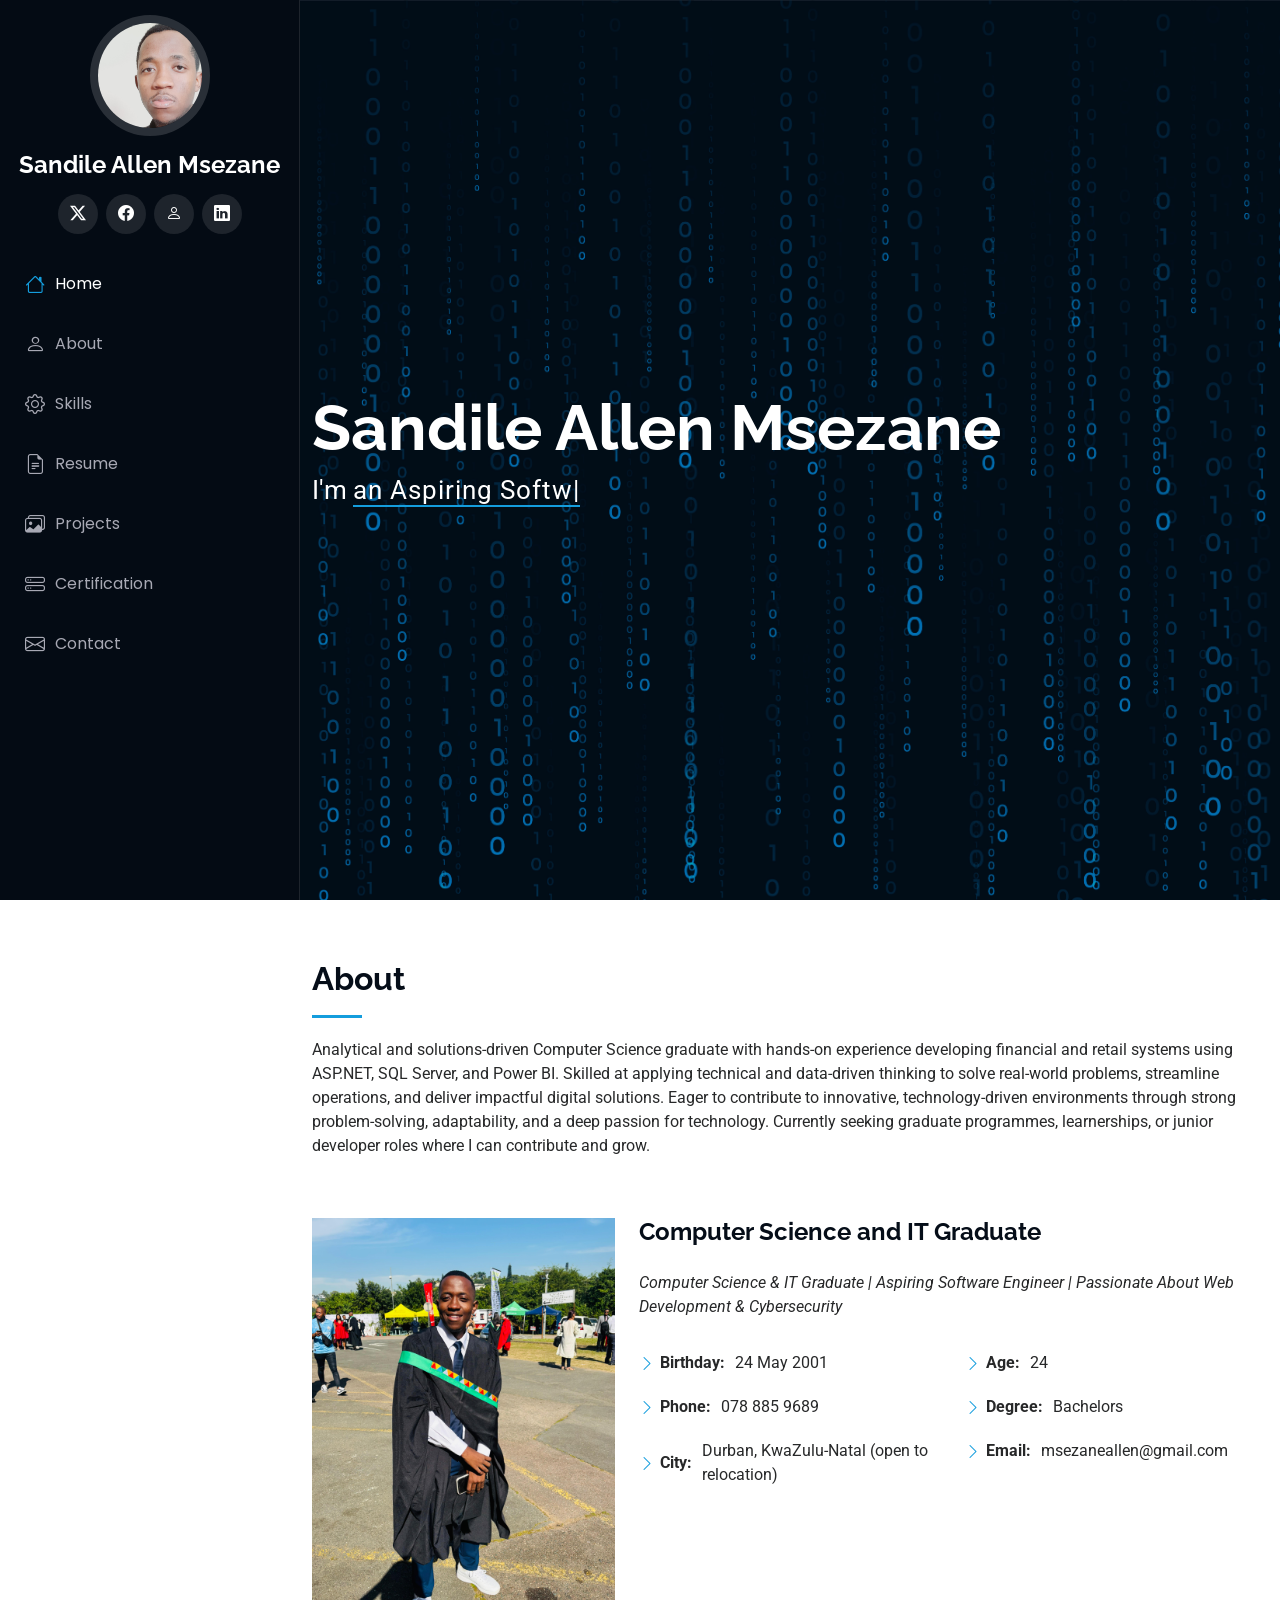
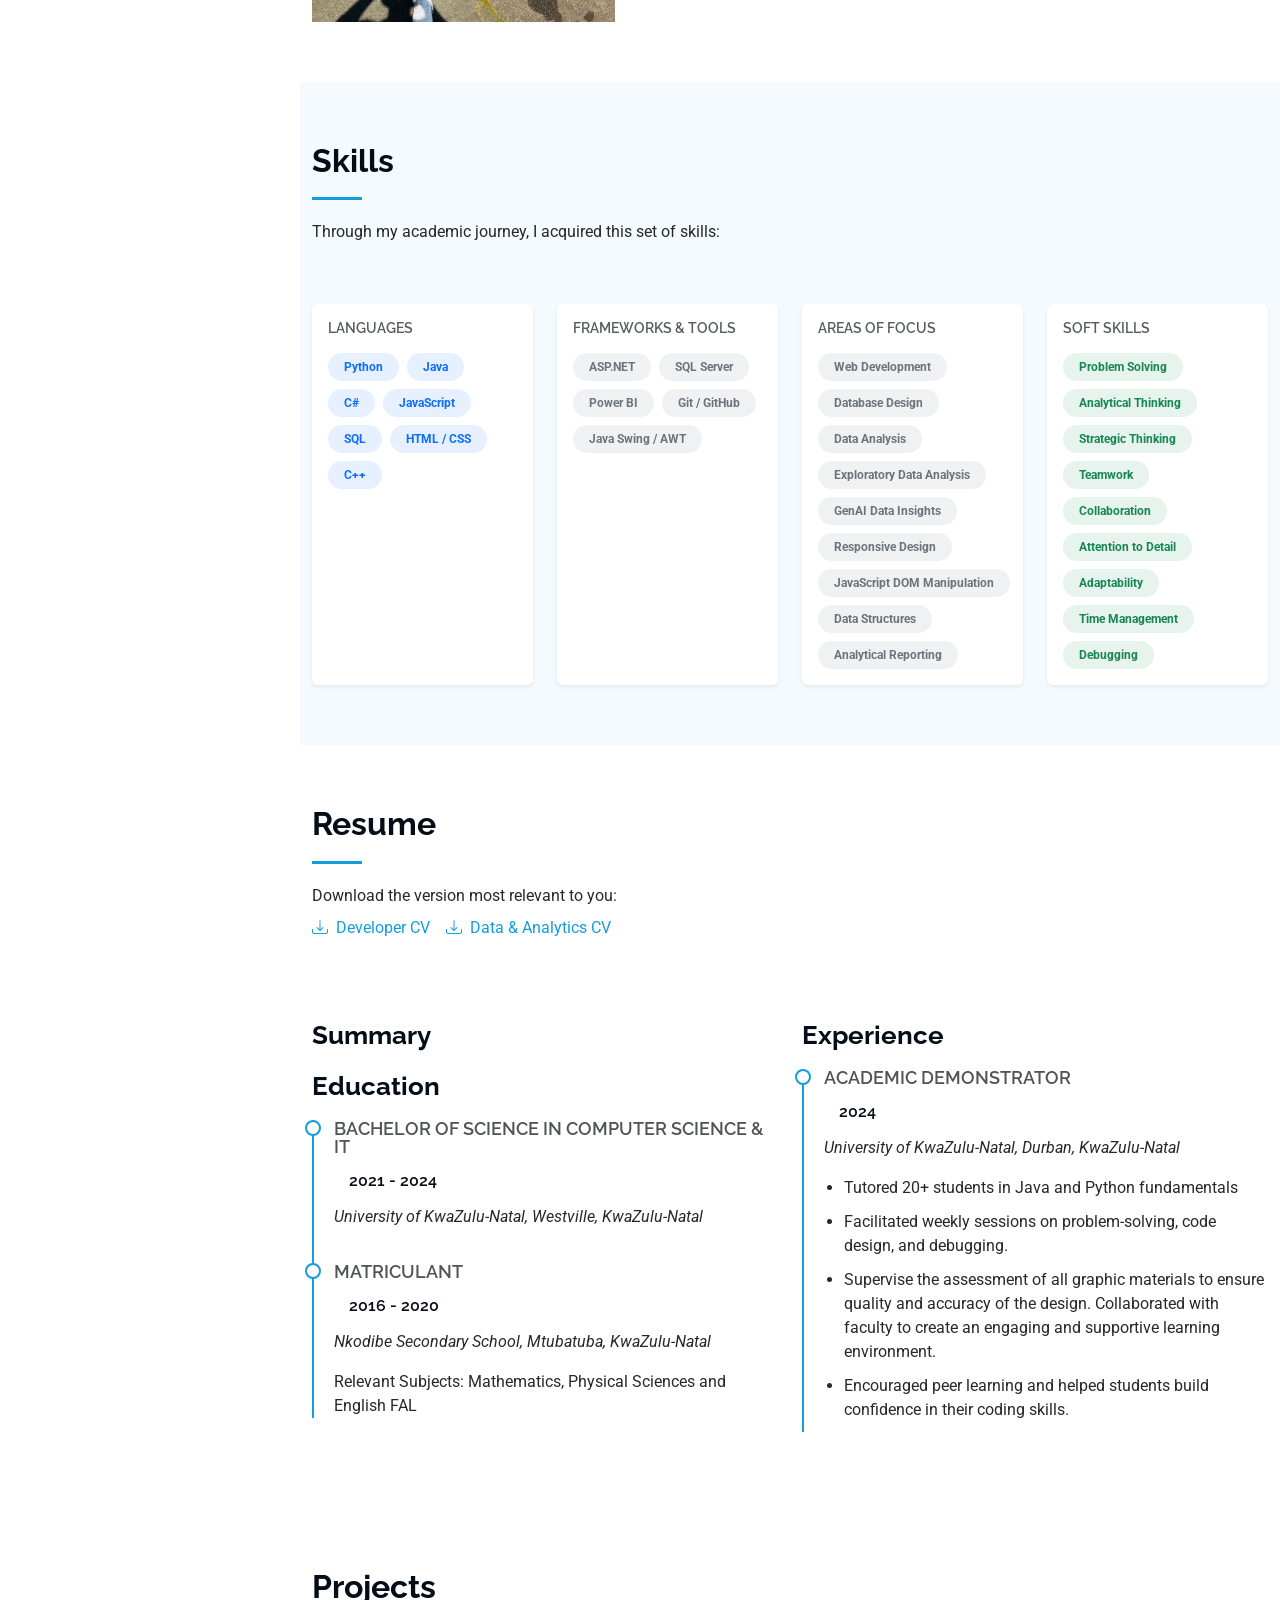
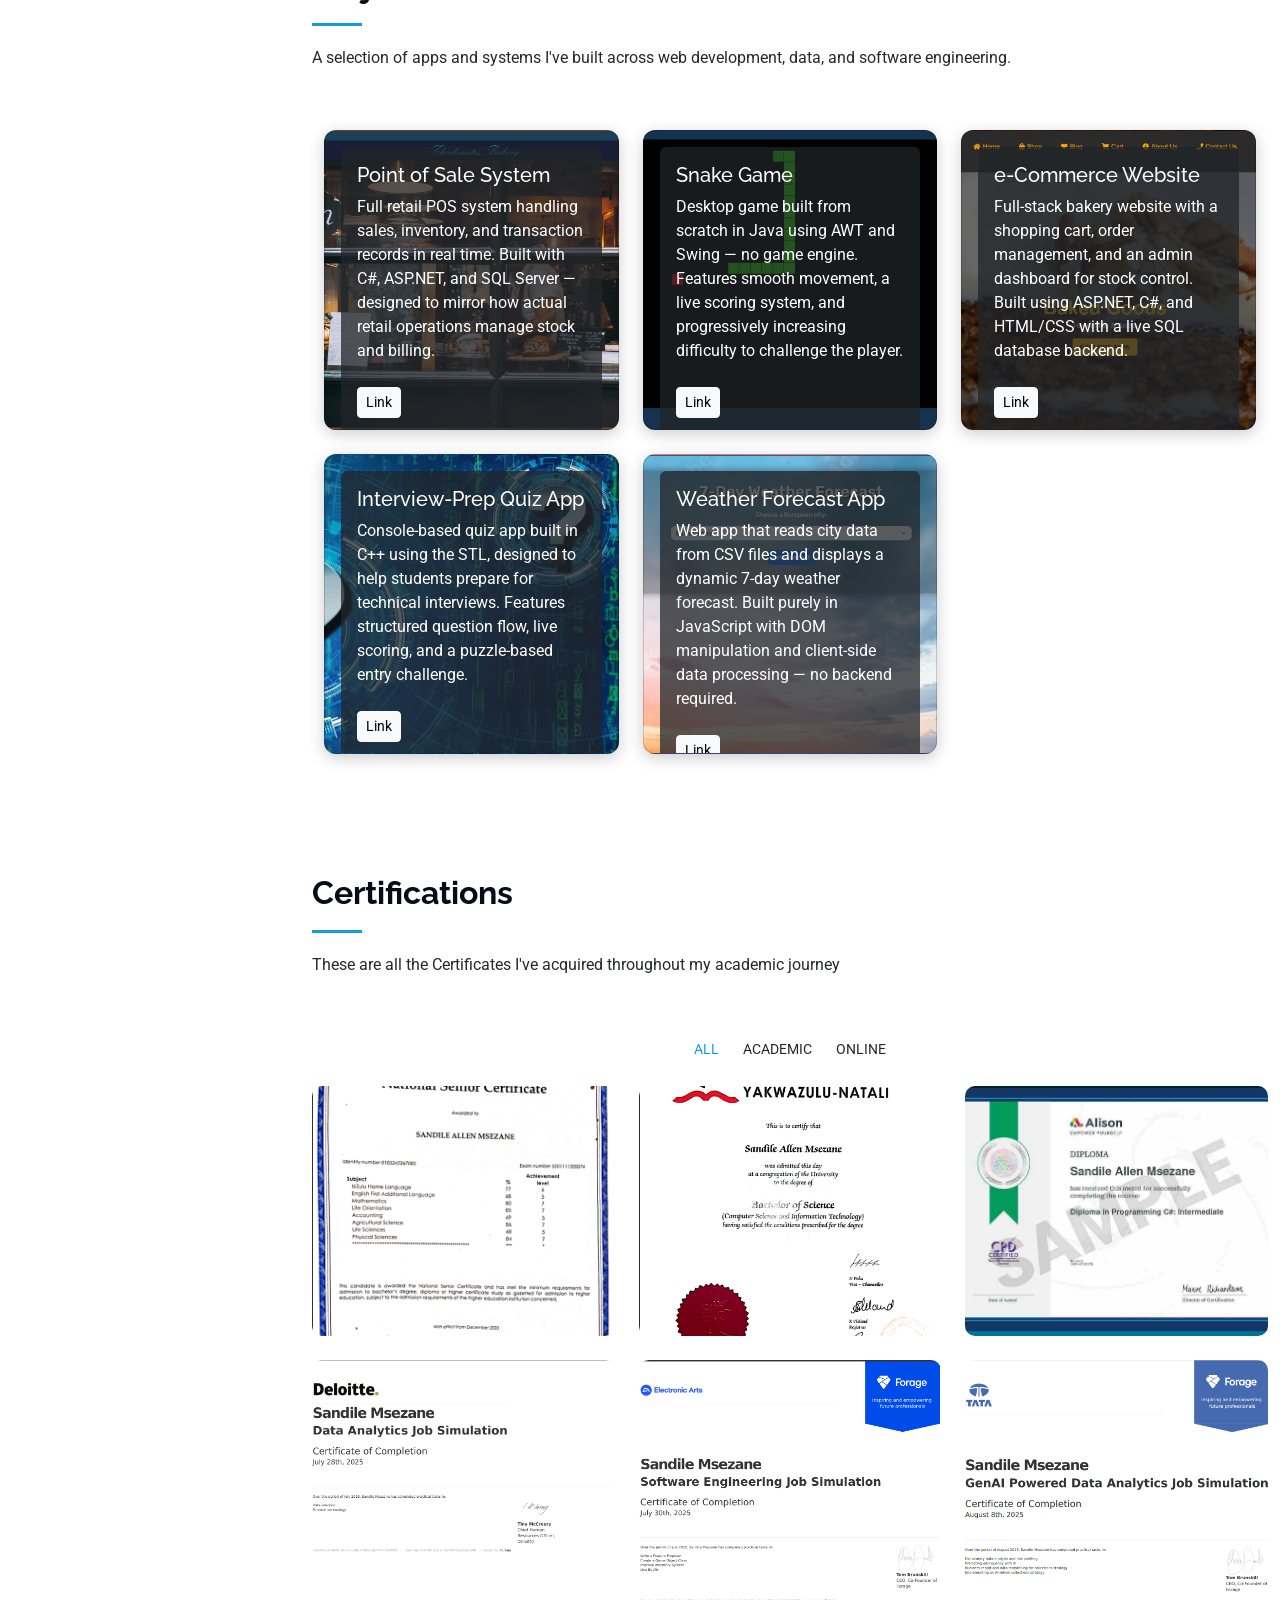
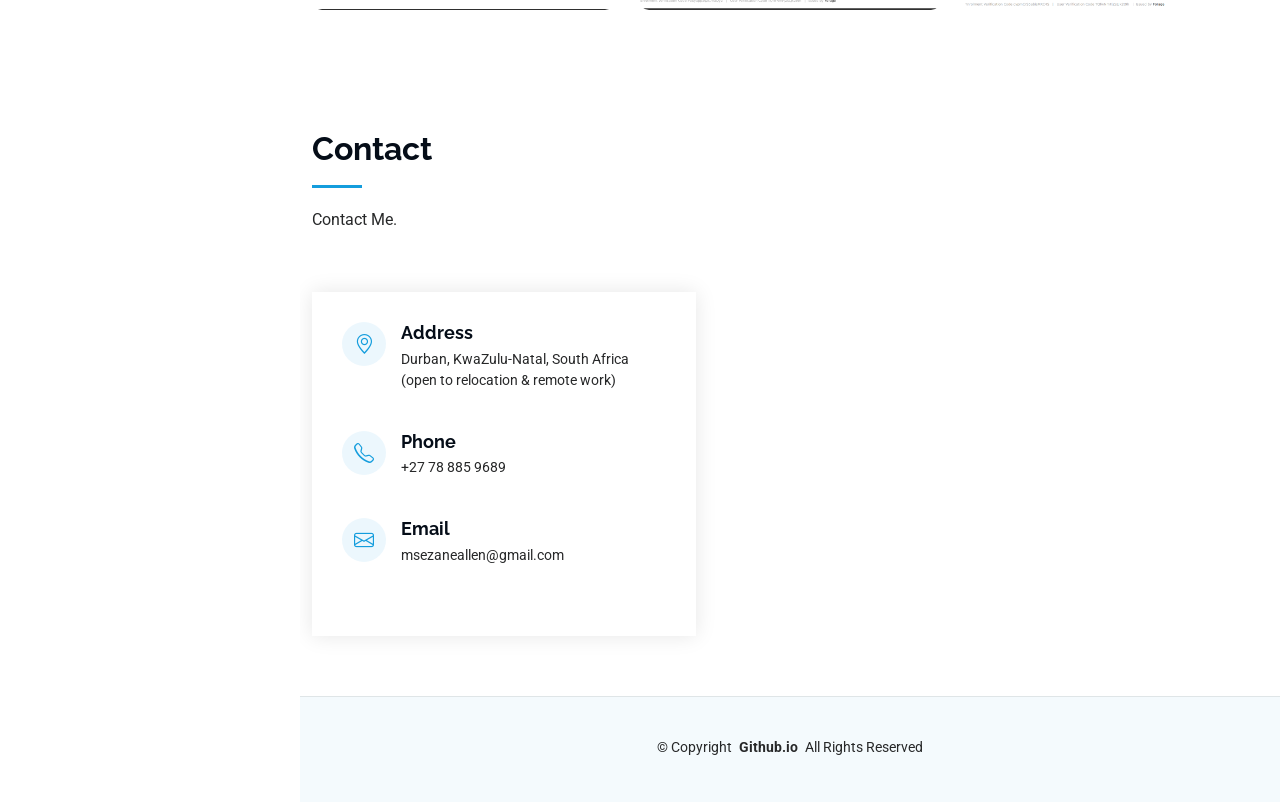
==== commit 6757afdd: "Update index.html" ====
--- a/index.html
+++ b/index.html
@@ -51,7 +51,6 @@
     <div class="social-links text-center">
       <a href="#" class="twitter"><i class="bi bi-twitter-x"></i></a>
       <a href="https://www.facebook.com/sandile.allen.2025" class="facebook"><i class="bi bi-facebook"></i></a>
-      <a href="#" class="instagram"><i class="bi bi-instagram"></i></a>
       <a href="https://www.github.com/sandileallenmsezane" class="google-plus"><i class="bi bi-person"></i></a>
       <a href="https://www.linkedin.com/in/sandile-msezane" class="linkedin"><i class="bi bi-linkedin"></i></a>
     </div>
@@ -79,7 +78,7 @@
 
       <div class="container" data-aos="fade-up" data-aos-delay="100">
         <h2>Sandile Allen Msezane</h2>
-        <p>I'm <span class="typed" data-typed-items=" an Aspiring Sofware Engineer, an Aspiring Web Developer"> a Computer Science and IT Graduate</span><span class="typed-cursor typed-cursor--blink" aria-hidden="true"></span><span class="typed-cursor typed-cursor--blink" aria-hidden="true"></span></p>
+        <p>I'm <span class="typed" data-typed-items="an Aspiring Software Engineer,an Aspiring Web Developer,actively seeking graduate roles,interships & entry-level jobs"></span>
       </div>
 
     </section><!-- /Hero Section -->
@@ -92,7 +91,8 @@
         <h2>About</h2>
         <p> Analytical and solutions-driven Computer Science graduate with hands-on experience developing financial and retail systems using ASP.NET, SQL Server, and Power BI.
 			Skilled at applying technical and data-driven thinking to solve real-world problems, streamline operations, and deliver impactful digital solutions.
-			Eager to contribute to innovative, technology-driven environments through strong problem-solving, adaptability, and a deep passion for technology.</p>
+			Eager to contribute to innovative, technology-driven environments through strong problem-solving, adaptability, and a deep passion for technology.
+			Currently seeking graduate programmes, learnerships, or junior developer roles where I can contribute and grow.</p>
       </div><!-- End Section Title -->
 
       <div class="container" data-aos="fade-up" data-aos-delay="100">
@@ -111,14 +111,14 @@
                 <ul>
                   <li><i class="bi bi-chevron-right"></i> <strong>Birthday:</strong> <span>24 May 2001</span></li>
                   <li><i class="bi bi-chevron-right"></i> <strong>Phone:</strong> <span>078 885 9689</span></li>
-                  <li><i class="bi bi-chevron-right"></i> <strong>City:</strong> <span>Richards Bay, KwaZulu-Natal</span></li>
+                  <li><i class="bi bi-chevron-right"></i> <strong>City:</strong> <span>Durban, KwaZulu-Natal (open to relocation)</span></li>
                 </ul>
               </div>
               <div class="col-lg-6">
                 <ul>
                   <li><i class="bi bi-chevron-right"></i> <strong>Age:</strong> <span>24</span></li>
                   <li><i class="bi bi-chevron-right"></i> <strong>Degree:</strong> <span>Bachelors</span></li>
-                  <li><i class="bi bi-chevron-right"></i> <strong>Email:</strong> <span>sandilemsezane01@gmail.com</span></li>
+                  <li><i class="bi bi-chevron-right"></i> <strong>Email:</strong> <span>msezaneallen@gmail.com</span></li>
                 </ul>
               </div>
             </div>
@@ -222,9 +222,16 @@
       <!-- Section Title -->
       <div class="container section-title" data-aos="fade-up">
         <h2>Resume</h2>
-        <p>This is just a summary of my resume, if you need it, download HERE!</p>
-	<a class="resume-link" href="#" target="_blank" download>Download Resume (PDF)</a>
-      </div><!-- End Section Title -->
+        <p>Download the version most relevant to you:</p>
+		<div class="d-flex flex-wrap gap-3 mt-2">
+		  <a class="resume-link" href="files/Sandile_Msezane_CV_Developer.pdf" target="_blank" download>
+		    <i class="bi bi-download me-1"></i> Developer CV
+		  </a>
+		  <a class="resume-link" href="files/Sandile_Msezane_CV_Data.pdf" target="_blank" download>
+		    <i class="bi bi-download me-1"></i> Data & Analytics CV
+		  </a>
+		</div>
+       </div><!-- End Section Title -->
 
       <div class="container">
 
@@ -237,7 +244,7 @@
             <div class="resume-item">
               <h4>Bachelor of Science in Computer Science &amp; IT</h4>
               <h5>2021 - 2024</h5>
-              <p><em>University of KwaZulu-Natal, Durban, KwaZulu-Natal</em></p>
+              <p><em>University of KwaZulu-Natal, Westville, KwaZulu-Natal</em></p>
               
             </div><!-- Edn Resume Item -->
 
@@ -280,8 +287,8 @@
     <section id="portfolio" class="portfolio section-bg">
 	    <div class="container">
 	      <div class="section-title">
-	        <h2>My Projects</h2>
-	        <p>A showcase of the apps and websites I've built</p>
+	        <h2>Projects</h2>
+			<p>A selection of apps and systems I've built across web development, data, and software engineering.</p>
 	      </div>
 	
 	      <div class="container">
@@ -292,23 +299,20 @@
 	              <div class="card-body d-flex flex-column justify-content-end">
 	                <div class="bg-dark bg-opacity-75 p-3 rounded">
 	                  <h5 class="card-title">Point of Sale System</h5>
-	                  <p class="card-text">Retail POS system for managing sales, inventory, and transactions.
-                                           Built with C#, ASP.NET, and SQL Server with real-time data handling.</p>
+	                  <p class="card-text">Full retail POS system handling sales, inventory, and transaction records in real time. Built with C#, ASP.NET, and SQL Server — designed to mirror how actual retail operations manage stock and billing.</p>
 	                  <a href="files/pospage/index.html" class="btn btn-light btn-sm mt-2" target="_blank">Link</a>
 	                </div>
 	              </div>
 	            </div>
 	          </div>
 	
-	          <!-- Repeat the same block for more cards (Card 2, Card 3, etc.) -->
 	          <!--Card 2--> 
 	          <div class="col-lg-4 col-md-6">
 	            <div class="card text-white project-card" style="background-image: url('assets/img/portfolio/snakepagejpg.jpg');">
 	              <div class="card-body d-flex flex-column justify-content-end">
 	                <div class="bg-dark bg-opacity-75 p-3 rounded">
 	                  <h5 class="card-title">Snake Game</h5>
-	                  <p class="card-text">Interactive desktop game with smooth movement and scoring system.
-                                           Developed in Java using AWT and Swing with increasing difficulty.</p>
+	                  <p class="card-text">Desktop game built from scratch in Java using AWT and Swing — no game engine. Features smooth movement, a live scoring system, and progressively increasing difficulty to challenge the player.</p>
 	                  <a href="files/snakepage/index.html" class="btn btn-light btn-sm mt-2" target="_blank">Link</a>
 	                </div>
 	              </div>
@@ -320,8 +324,7 @@
 	              <div class="card-body d-flex flex-column justify-content-end">
 	                <div class="bg-dark bg-opacity-75 p-3 rounded">
 	                  <h5 class="card-title">e-Commerce Website</h5>
-	                  <p class="card-text"> Full-stack bakery website with cart, orders, and admin dashboard.
-                                            Developed using ASP.NET, C#, HTML/CSS with database integration.</p>
+	                  <p class="card-text">Full-stack bakery website with a shopping cart, order management, and an admin dashboard for stock control. Built using ASP.NET, C#, and HTML/CSS with a live SQL database backend.</p>
 	                  <a href="files/bakerypage/index.html" class="btn btn-light btn-sm mt-2" target="_blank">Link</a>
 	                </div>
 	              </div>
@@ -333,8 +336,7 @@
 	              <div class="card-body d-flex flex-column justify-content-end">
 	                <div class="bg-dark bg-opacity-75 p-3 rounded">
 	                  <h5 class="card-title"> Interview-Prep Quiz App</h5>
-	                  <p class="card-text">Console-based quiz app with scoring and structured question flow.
-                                           Built in C++ using STL with a puzzle-based entry feature.</p>
+	                  <p class="card-text">Console-based quiz app built in C++ using the STL, designed to help students prepare for technical interviews. Features structured question flow, live scoring, and a puzzle-based entry challenge.</p>
 	                  <a href="files/quizpage/index.html" class="btn btn-light btn-sm mt-2" target="_blank">Link</a>
 	                </div>
 	              </div>
@@ -345,8 +347,7 @@
 		        <div class="card-body d-flex flex-column justify-content-end">
 		          <div class="bg-dark bg-opacity-75 p-3 rounded">
 		            <h5 class="card-title">Weather Forecast App</h5>
-		            <p class="card-text">Web app displaying 7-day forecasts using city data from CSV files.
-                                         Built with JavaScript, featuring dynamic UI and data processing.</p>
+		            <p class="card-text">Web app that reads city data from CSV files and displays a dynamic 7-day weather forecast. Built purely in JavaScript with DOM manipulation and client-side data processing — no backend required.</p>
 		            <a href="files/weatherpage/index.html" class="btn btn-light btn-sm mt-2" target="_blank">Link</a>
 		          </div>
 		        </div>
@@ -470,7 +471,7 @@
                 <i class="bi bi-geo-alt flex-shrink-0"></i>
                 <div>
                   <h3>Address</h3>
-                  <p>Durban, KwaZulu-Natal, South Africa (Available for remote work)</p>
+                  <p>Durban, KwaZulu-Natal, South Africa (open to relocation &amp; remote work)</p>
                 </div>
               </div><!-- End Info Item -->
 
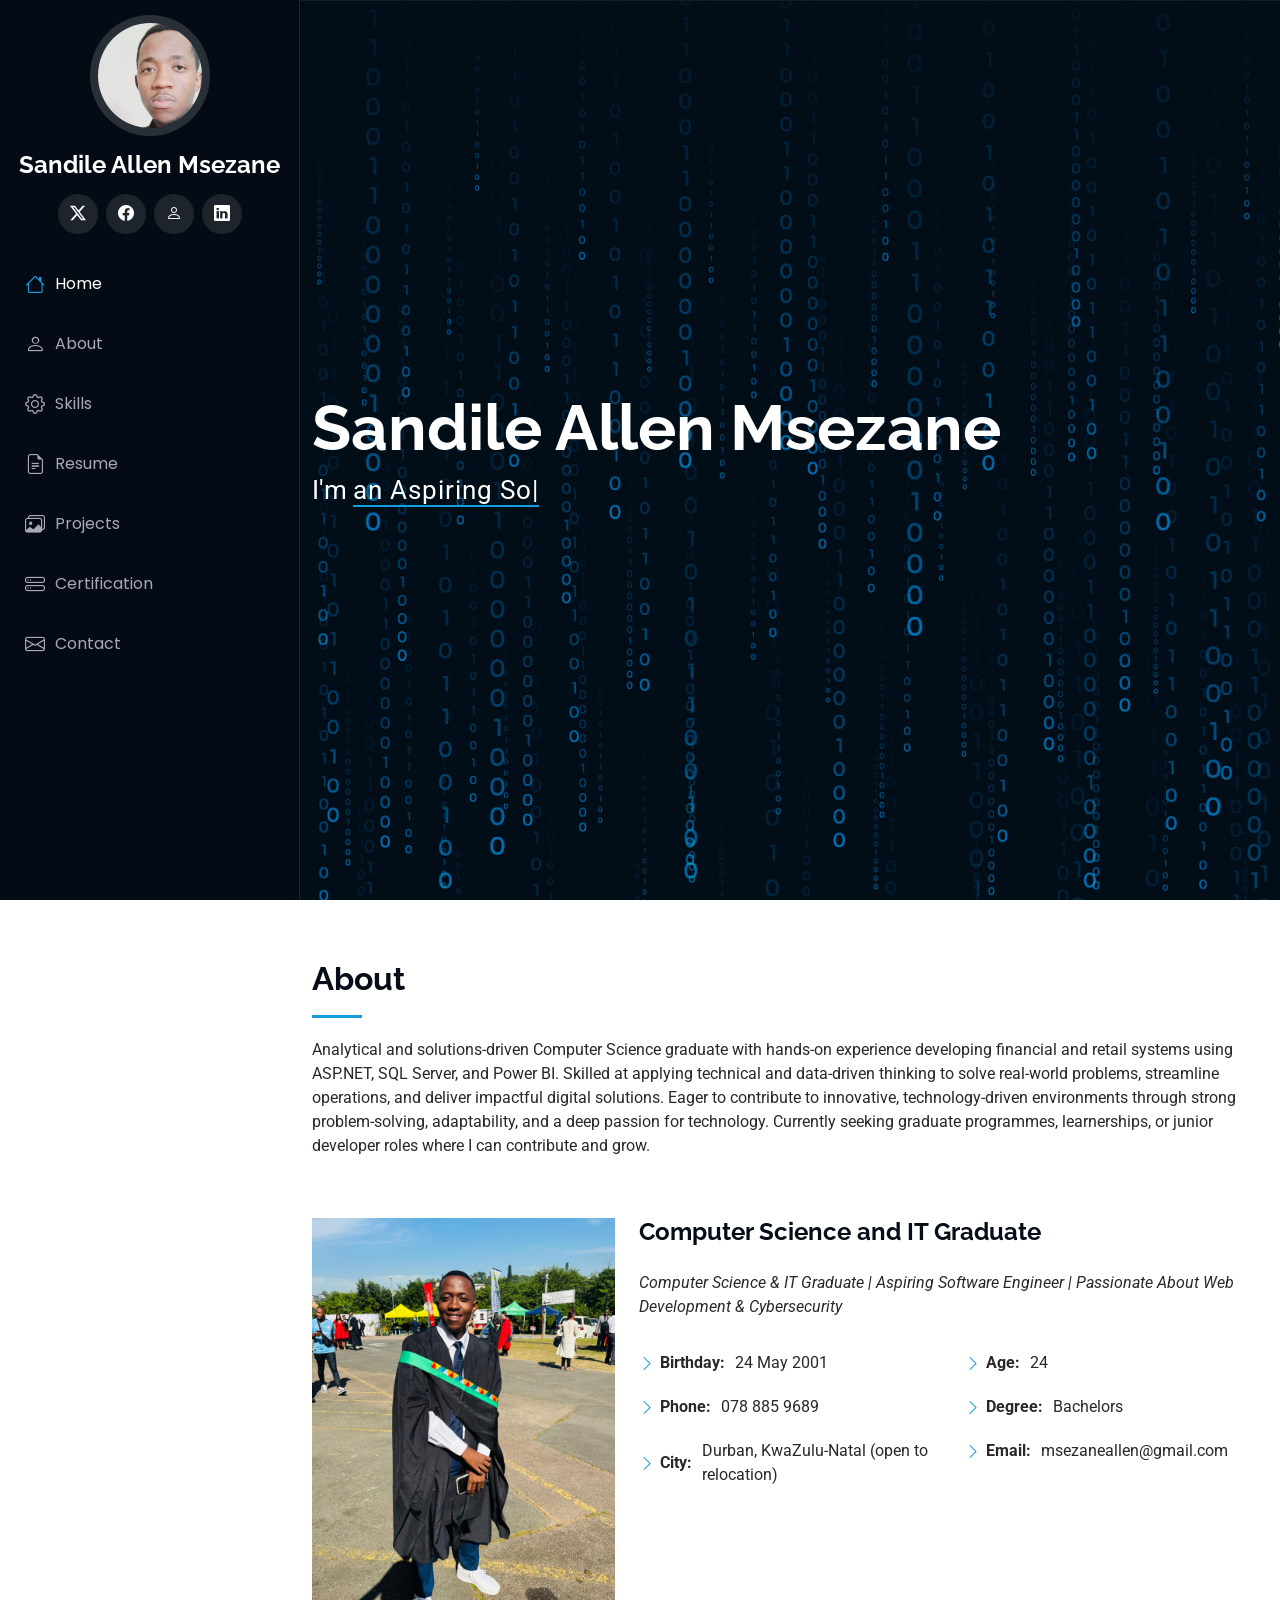
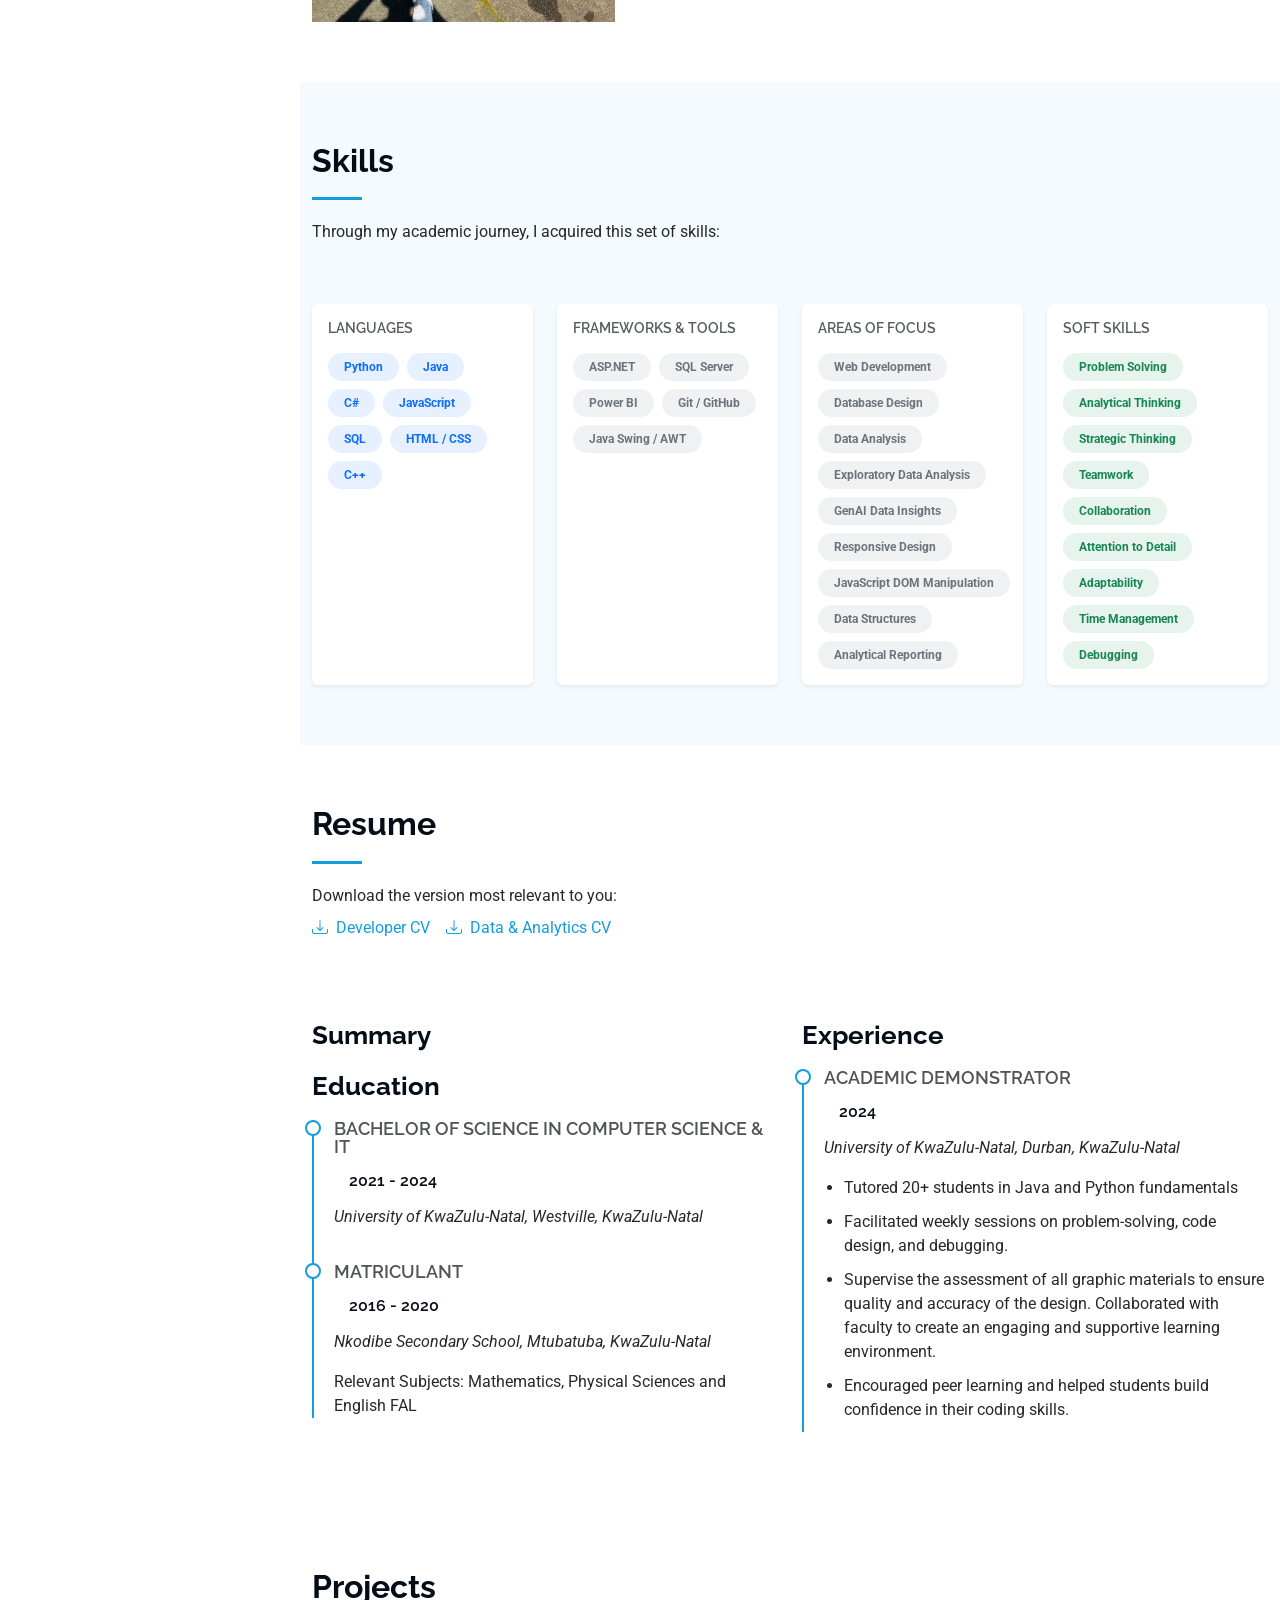
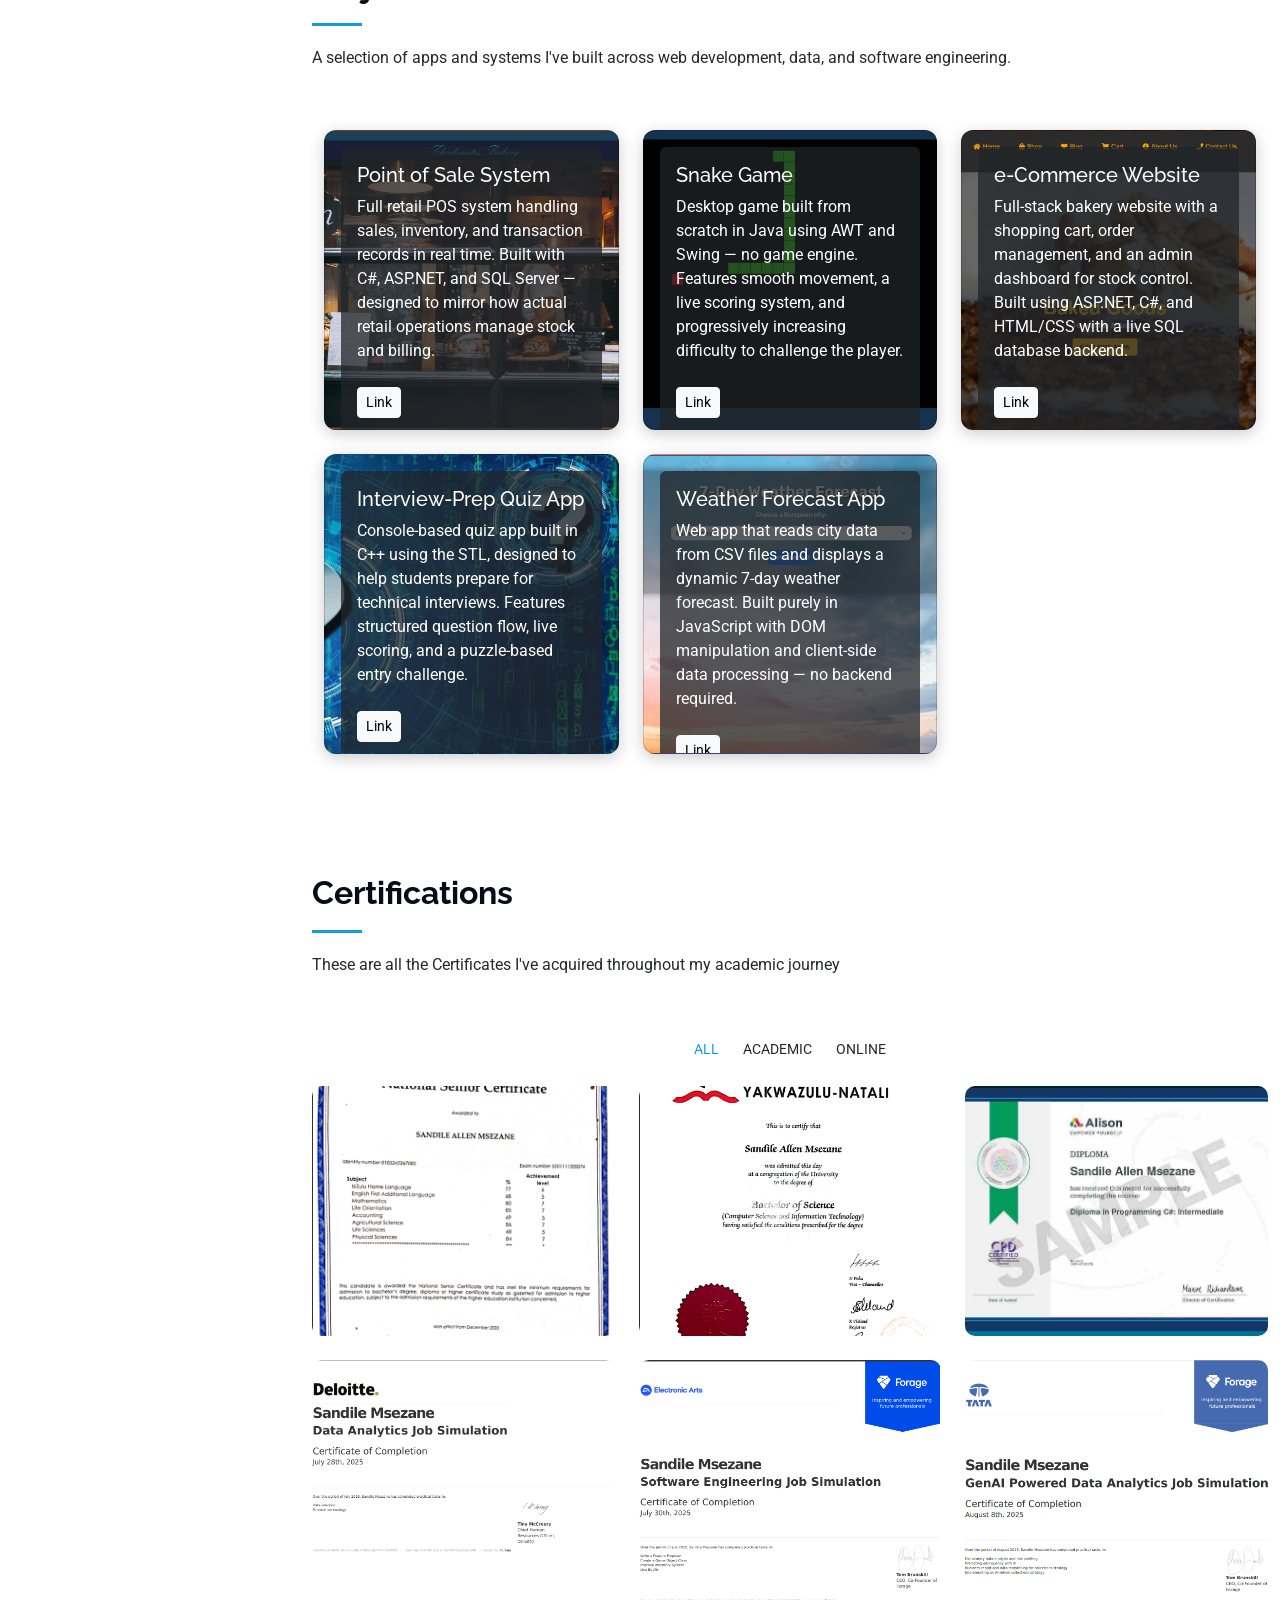
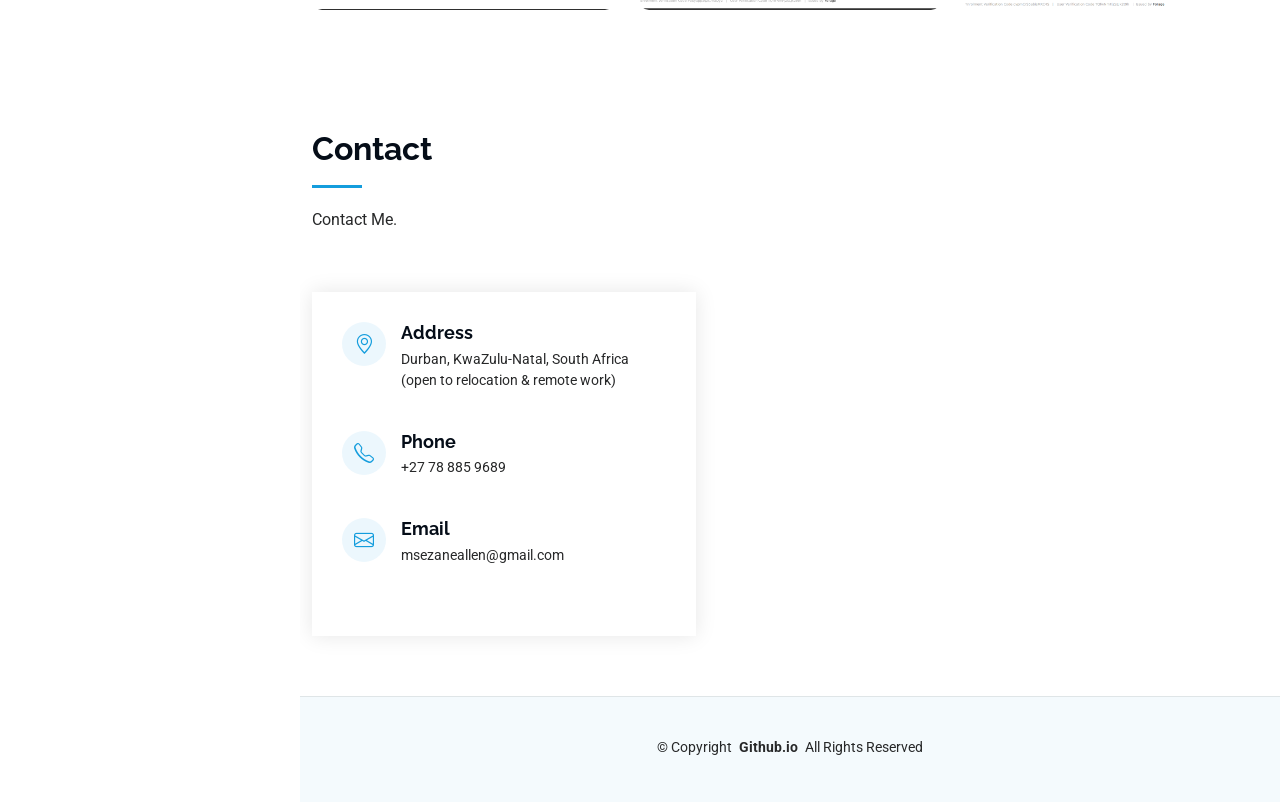
==== commit d653f4fe: "Update index.html" ====
--- a/index.html
+++ b/index.html
@@ -4,9 +4,9 @@
 <head>
   <meta charset="utf-8">
   <meta content="width=device-width, initial-scale=1.0" name="viewport">
-  <title>SAM Portfolio</title>
-  <meta content="" name="description">
-  <meta content="" name="keywords">
+  <title>Sandile Msezane | Software Developer</title>
+  <meta content="Portfolio of Sandile Msezane, a Computer Science and IT graduate specialising in web development, databases, and data analytics." name="description">
+  <meta content="Sandile Msezane, software developer, portfolio, ASP.NET, SQL, Python, Java, South Africa" name="keywords">
 
   <!-- Favicons -->
   <link href="chess-queen.png" rel="icon">
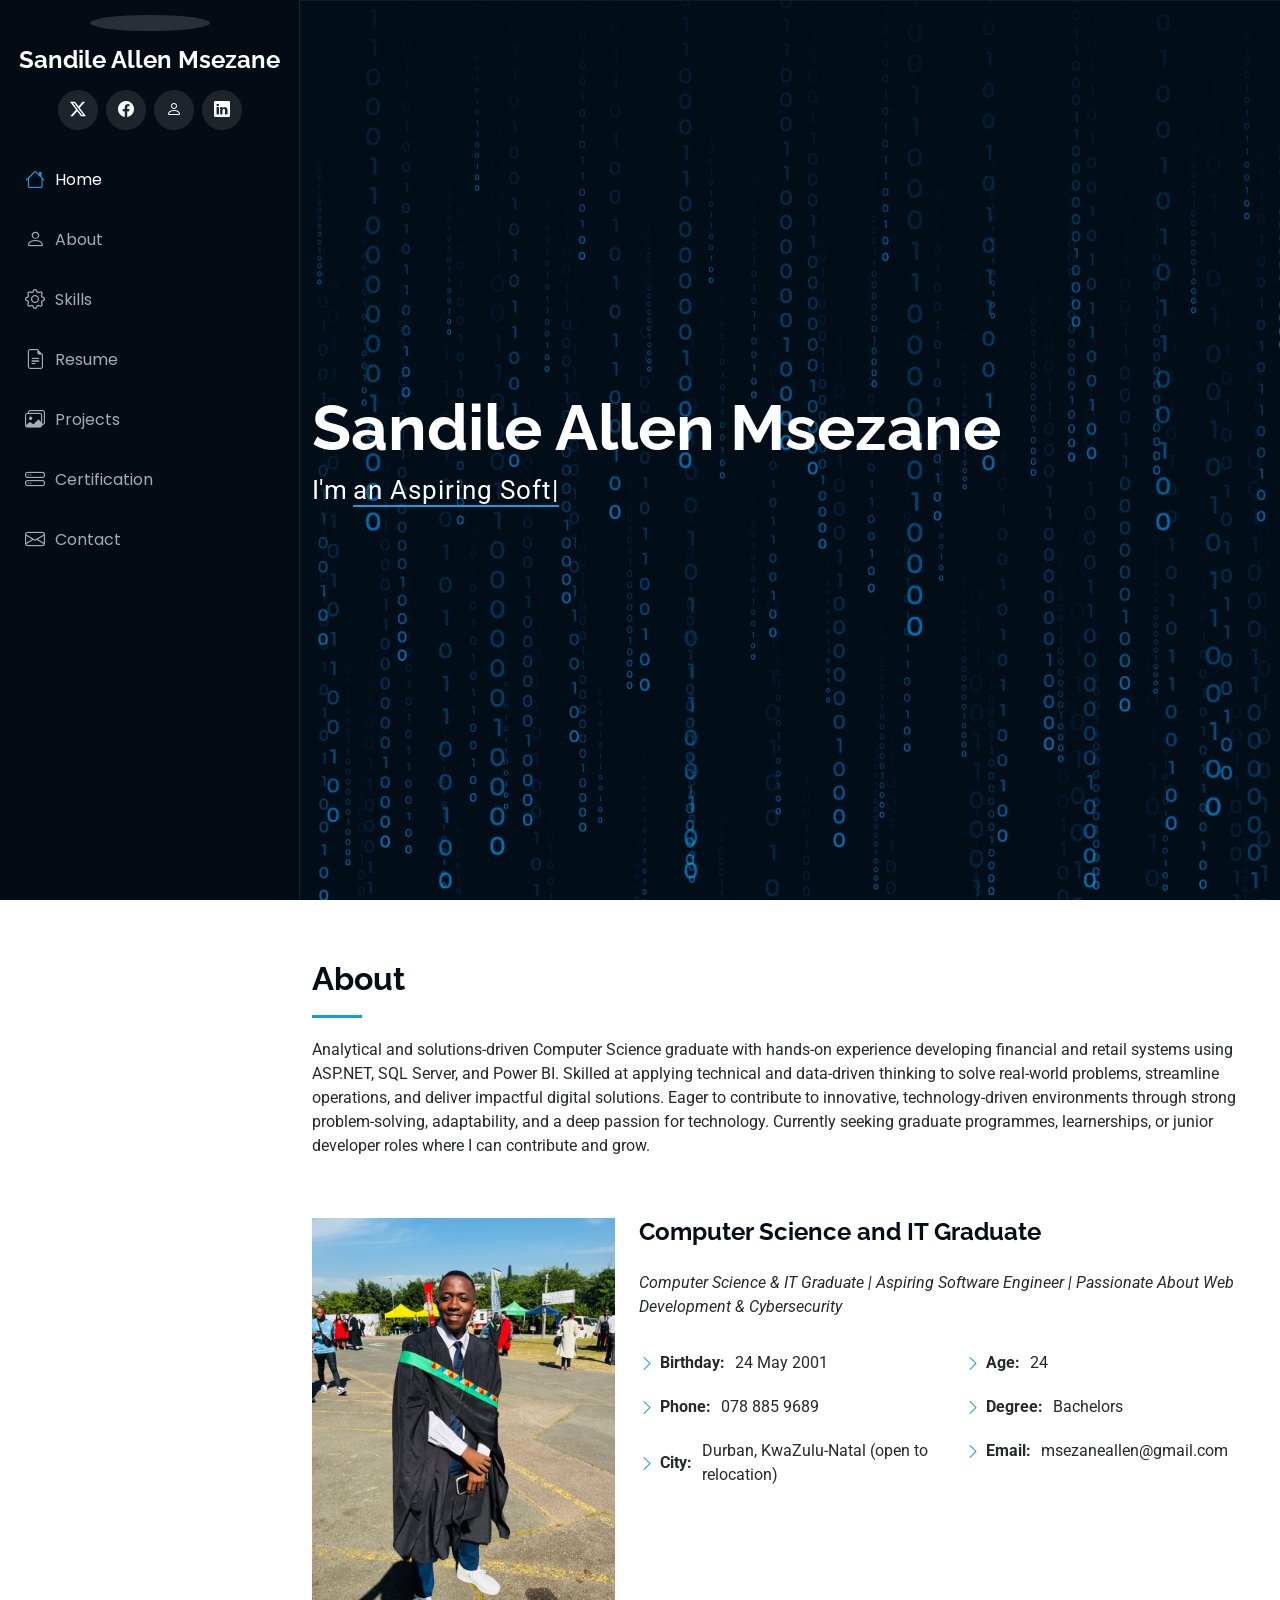
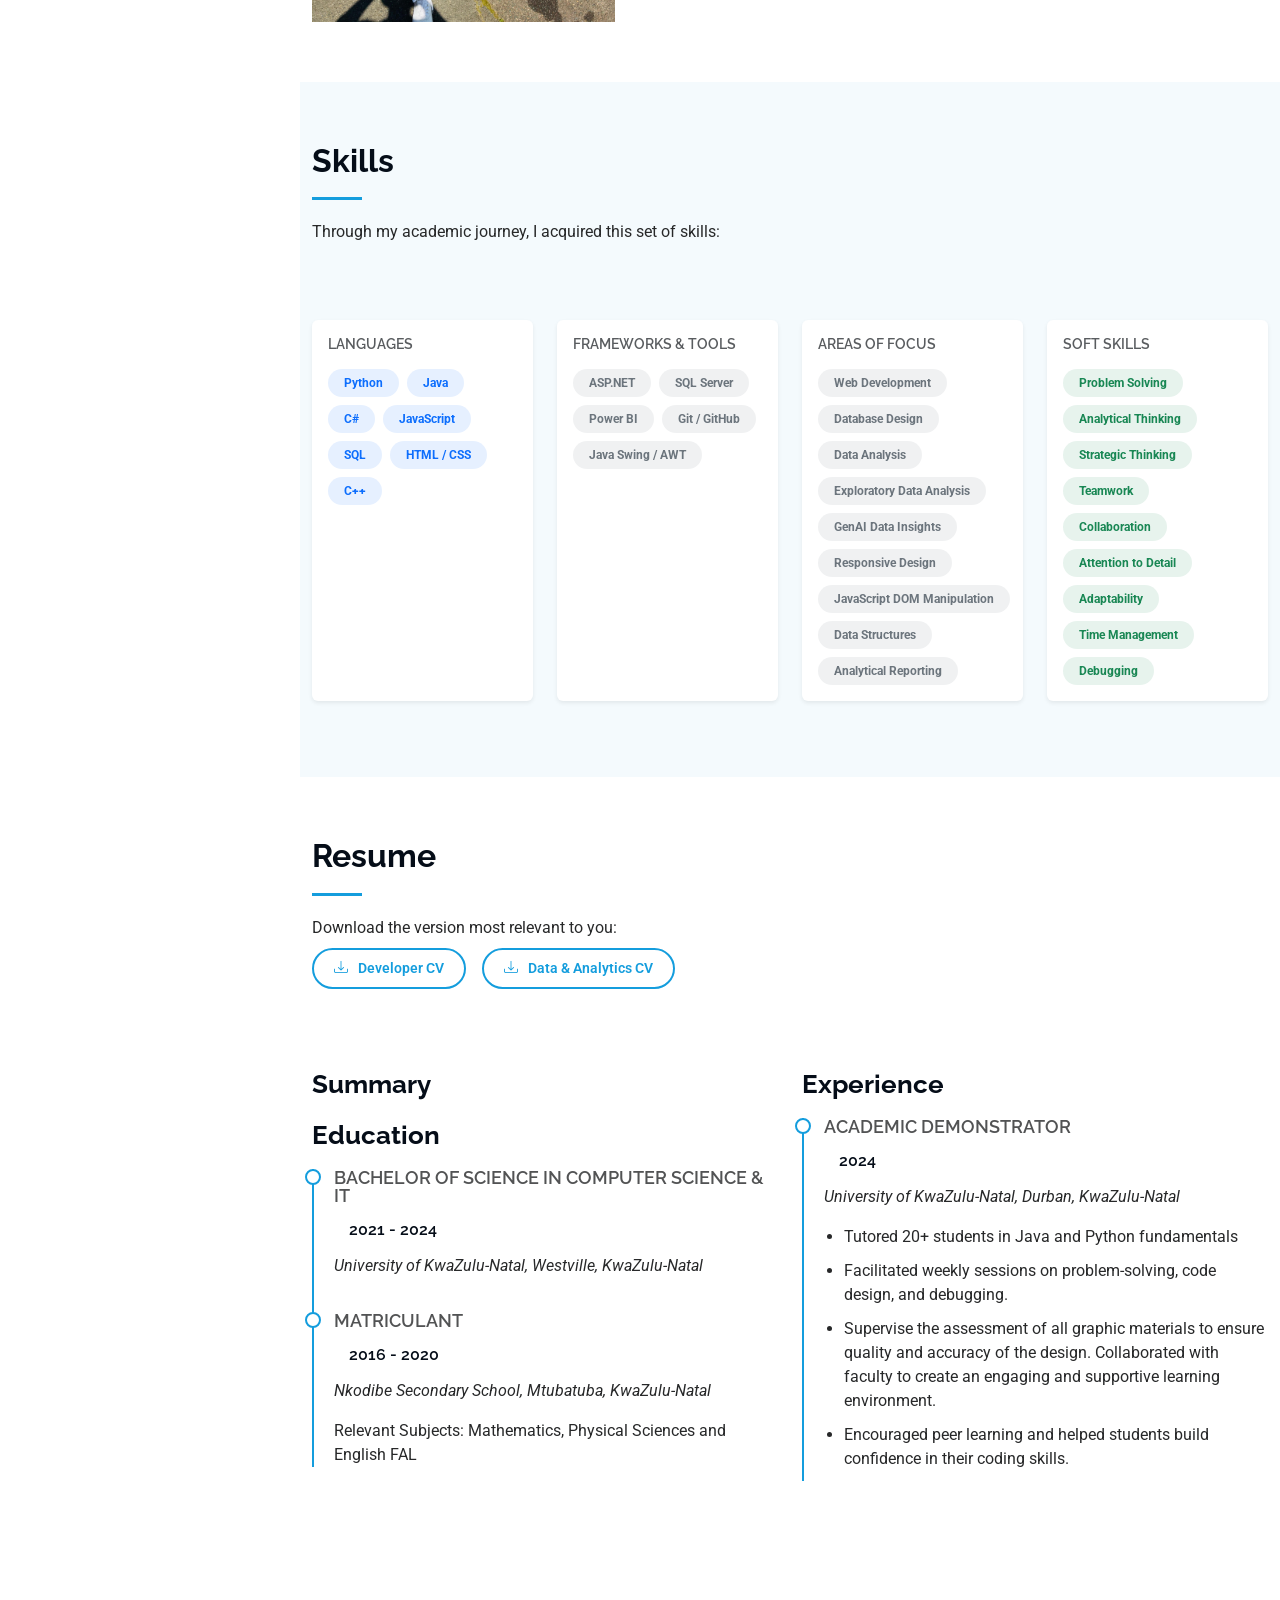
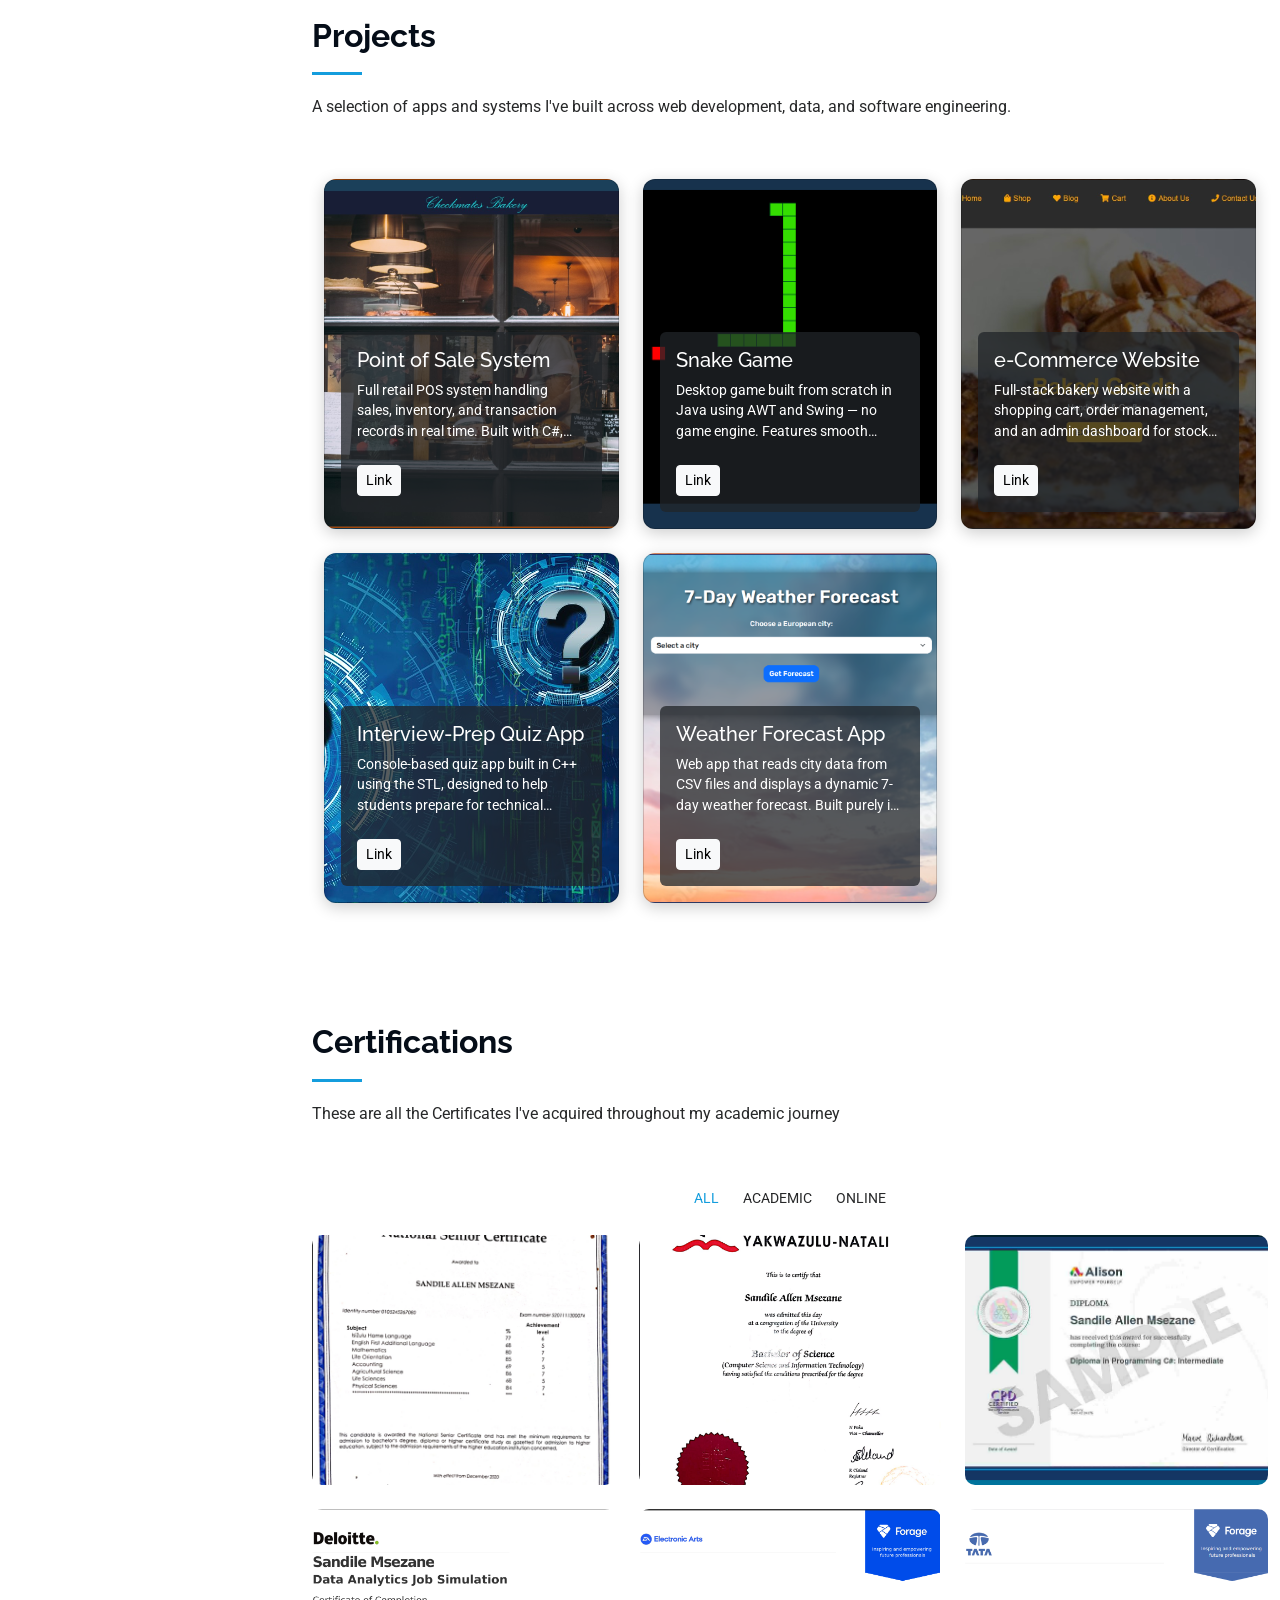
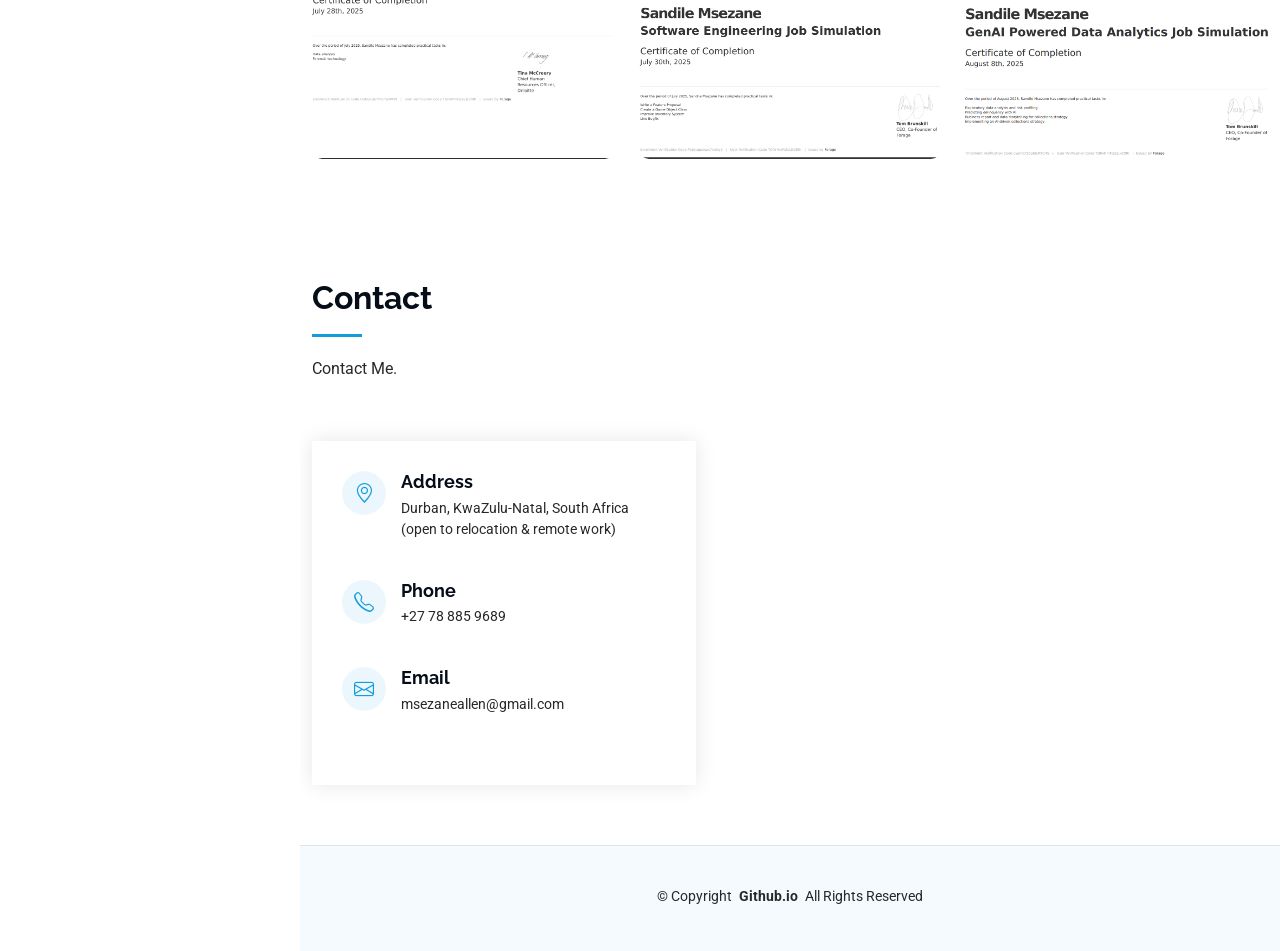
==== commit 48e40f2b: "Update index.html" ====
--- a/index.html
+++ b/index.html
@@ -4,7 +4,7 @@
 <head>
   <meta charset="utf-8">
   <meta content="width=device-width, initial-scale=1.0" name="viewport">
-  <title>Sandile Msezane | Software Developer</title>
+  <title>Sandile Msezane | Computer Science and IT Graduates</title>
   <meta content="Portfolio of Sandile Msezane, a Computer Science and IT graduate specialising in web development, databases, and data analytics." name="description">
   <meta content="Sandile Msezane, software developer, portfolio, ASP.NET, SQL, Python, Java, South Africa" name="keywords">
 
@@ -39,7 +39,7 @@
     <i class="header-toggle d-xl-none bi bi-list"></i>
 
     <div class="profile-img">
-      <img src="assets/img/my-profile.jpg" alt="" class="img-fluid rounded-circle">
+      <img src="assets/img/my-profile2.png" alt="" class="img-fluid rounded-circle">
     </div>
 
     <a href="index.html" class="logo d-flex align-items-center justify-content-center">
--- a/assets/css/main.css
+++ b/assets/css/main.css
@@ -1417,3 +1417,76 @@
 .starter-section {
   /* Add your styles here */
 }
+
+/*--------------------------------------------------------------
+# Custom Overrides & Fixes
+--------------------------------------------------------------*/
+
+/* Skills section - clean up old progress bar styles now replaced by cards */
+.skills .progress,
+.skills .progress-bar-wrap,
+.skills .progress-bar,
+.skills .skills-content,
+.skills .skills-animation,
+.skills .soft-bar-wrap,
+.skills .soft-bar,
+.skills .soft-skill-title {
+  display: none;
+}
+
+.skills .row.gy-4 {
+  padding: 1rem 0;
+}
+
+/* Project cards - consistent height, text clamping, no overflow */
+.project-card {
+  min-height: 320px;
+  max-height: 380px;
+  height: 350px;
+}
+
+.project-card .card-body {
+  height: 100%;
+  display: flex;
+  flex-direction: column;
+  justify-content: flex-end;
+}
+
+.project-card .bg-dark {
+  max-height: 65%;
+  overflow: hidden;
+}
+
+.project-card .card-text {
+  font-size: 0.85rem;
+  line-height: 1.5;
+  display: -webkit-box;
+  -webkit-line-clamp: 3;
+  -webkit-box-orient: vertical;
+  overflow: hidden;
+}
+
+/* GitHub social link hover colour */
+.header .social-links a.github:hover {
+  background: #333333;
+  color: #ffffff;
+}
+
+/* Resume download buttons */
+.resume-link {
+  display: inline-flex;
+  align-items: center;
+  gap: 6px;
+  padding: 8px 20px;
+  border: 2px solid var(--accent-color);
+  color: var(--accent-color);
+  border-radius: 50px;
+  font-weight: 600;
+  font-size: 14px;
+  transition: 0.3s;
+}
+
+.resume-link:hover {
+  background: var(--accent-color);
+  color: #ffffff;
+}
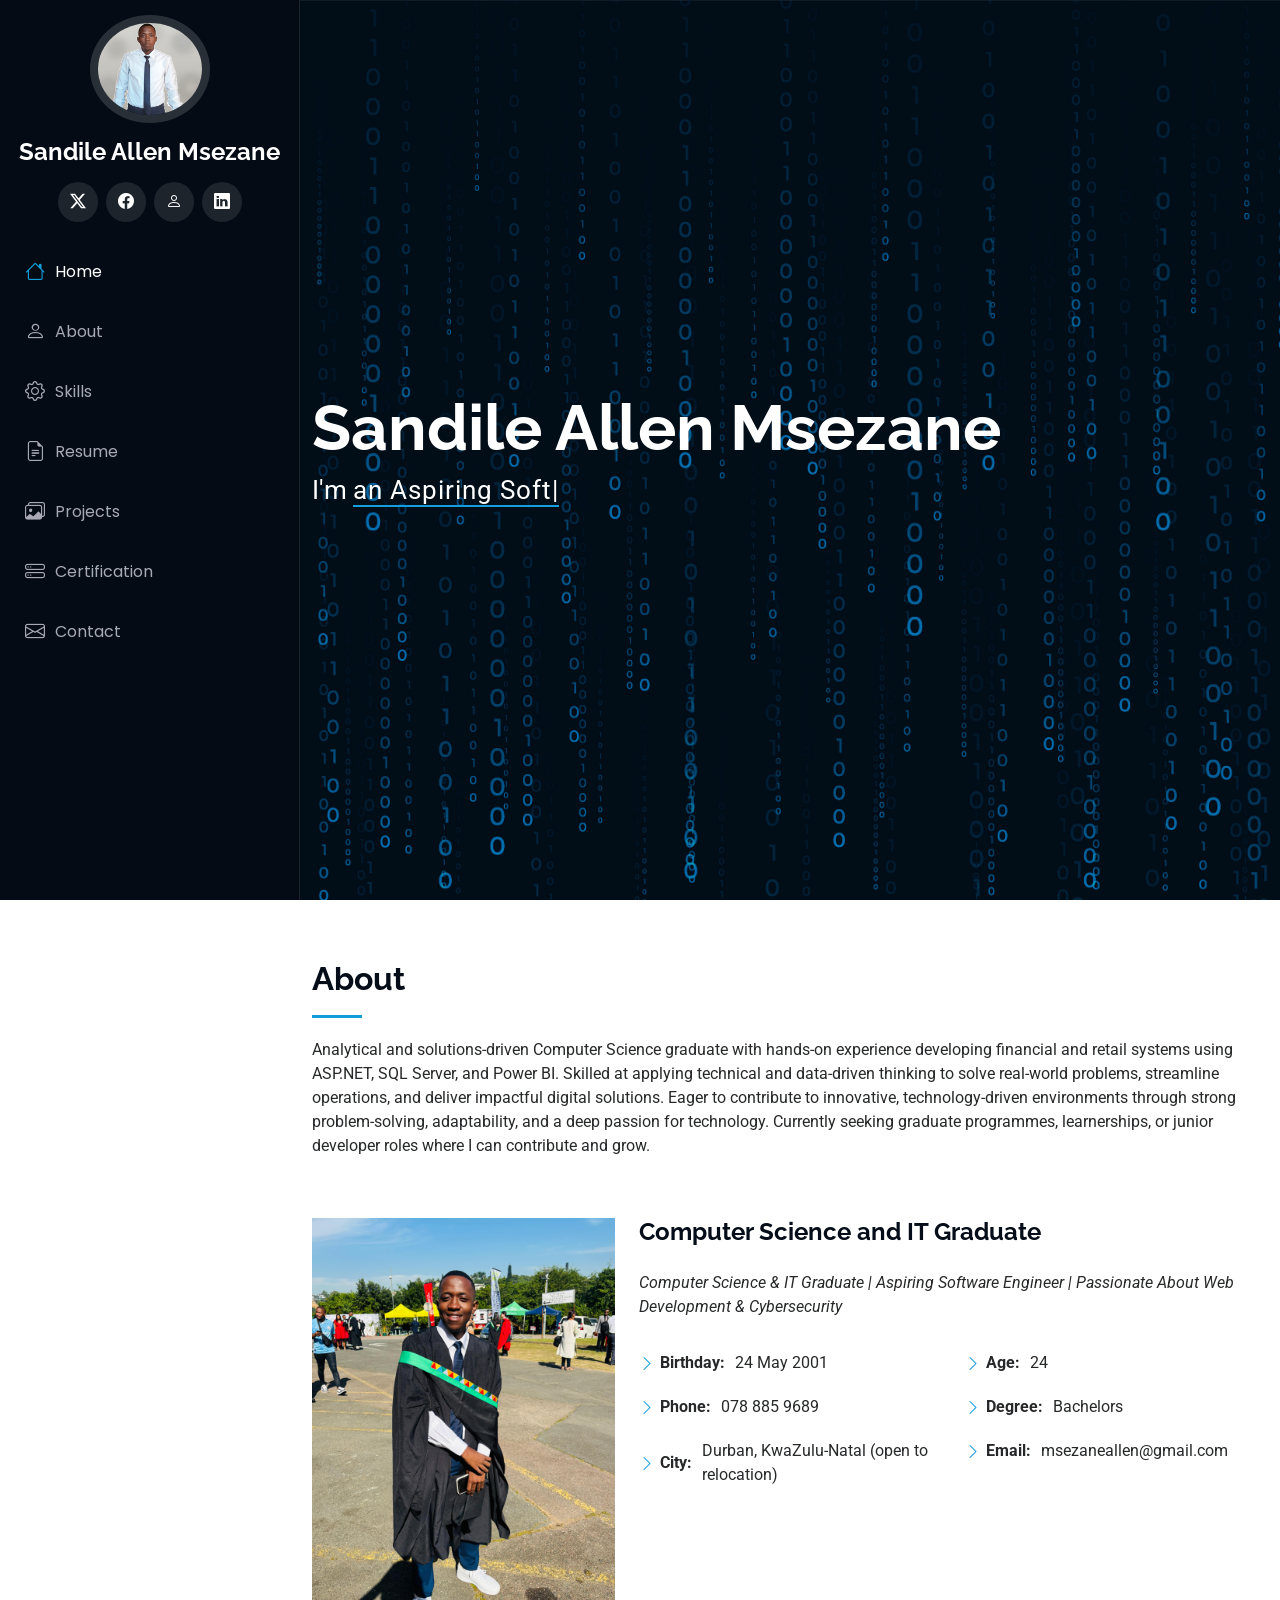
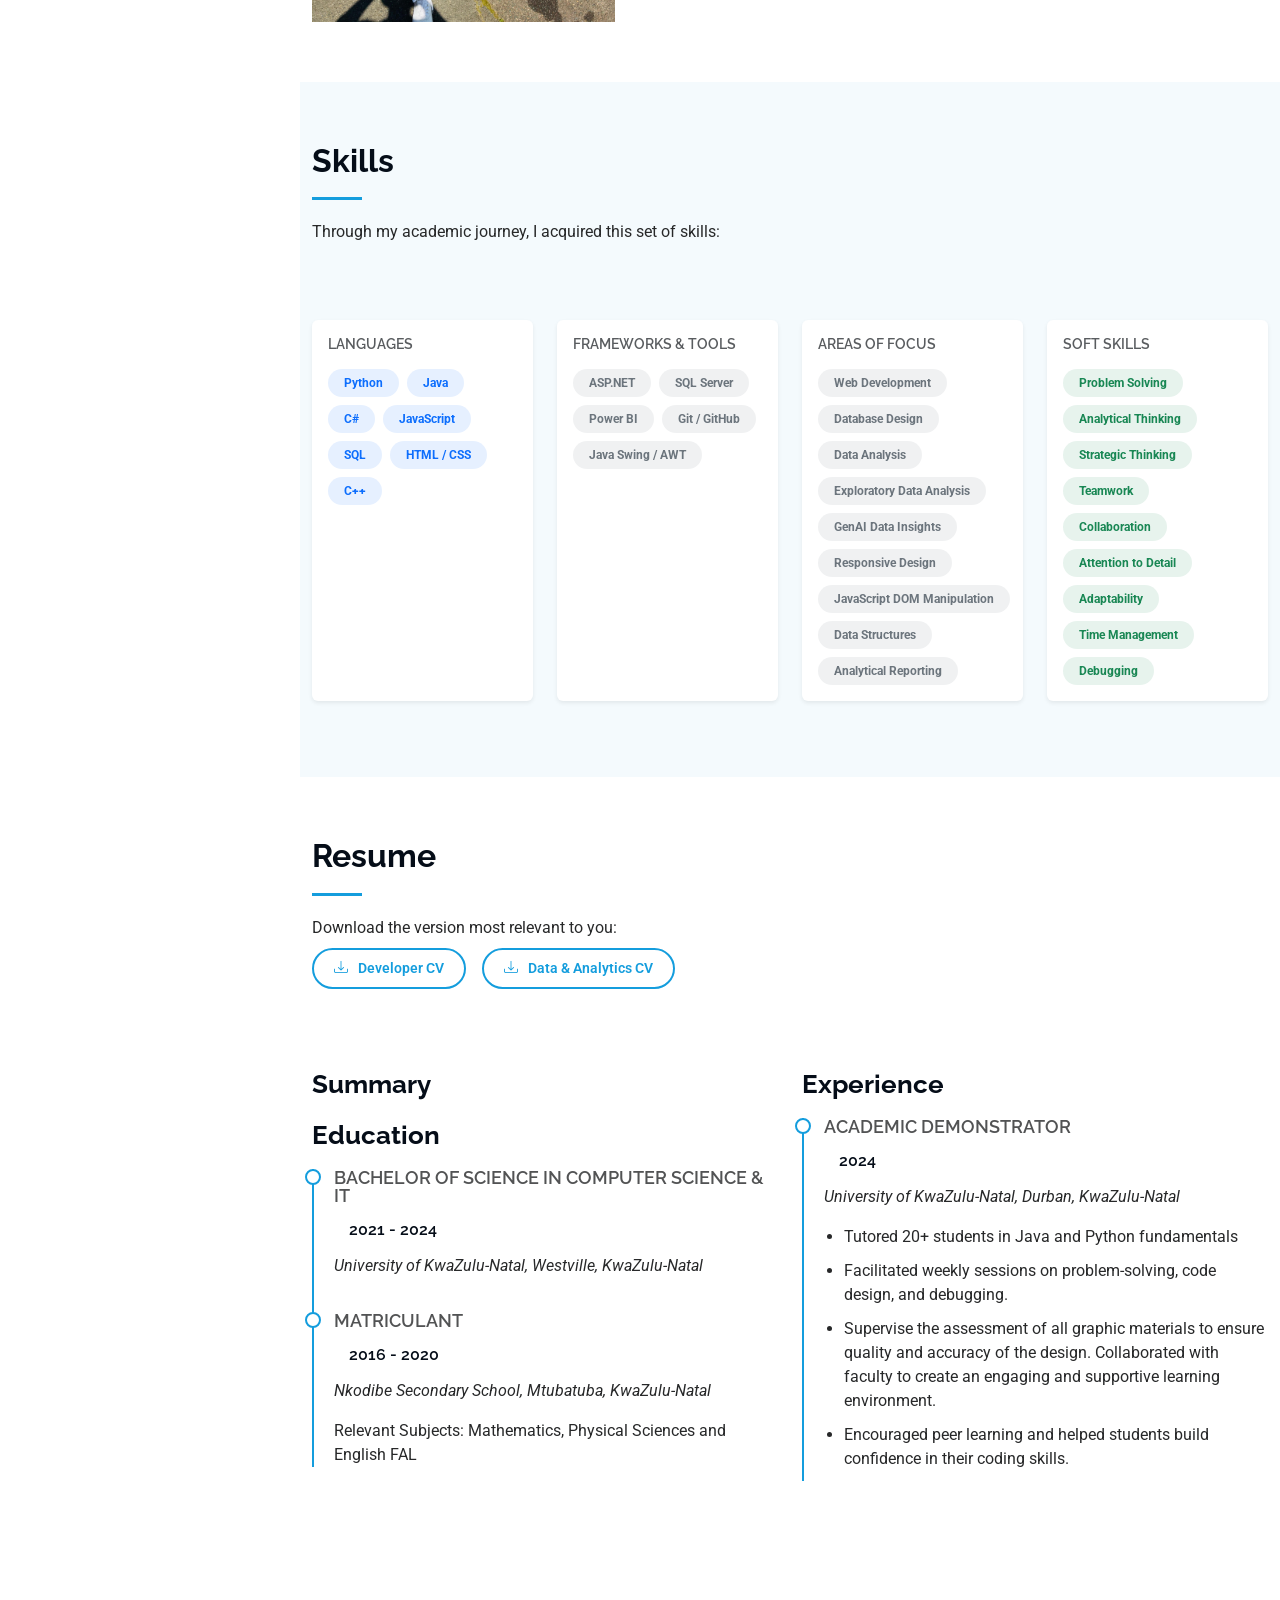
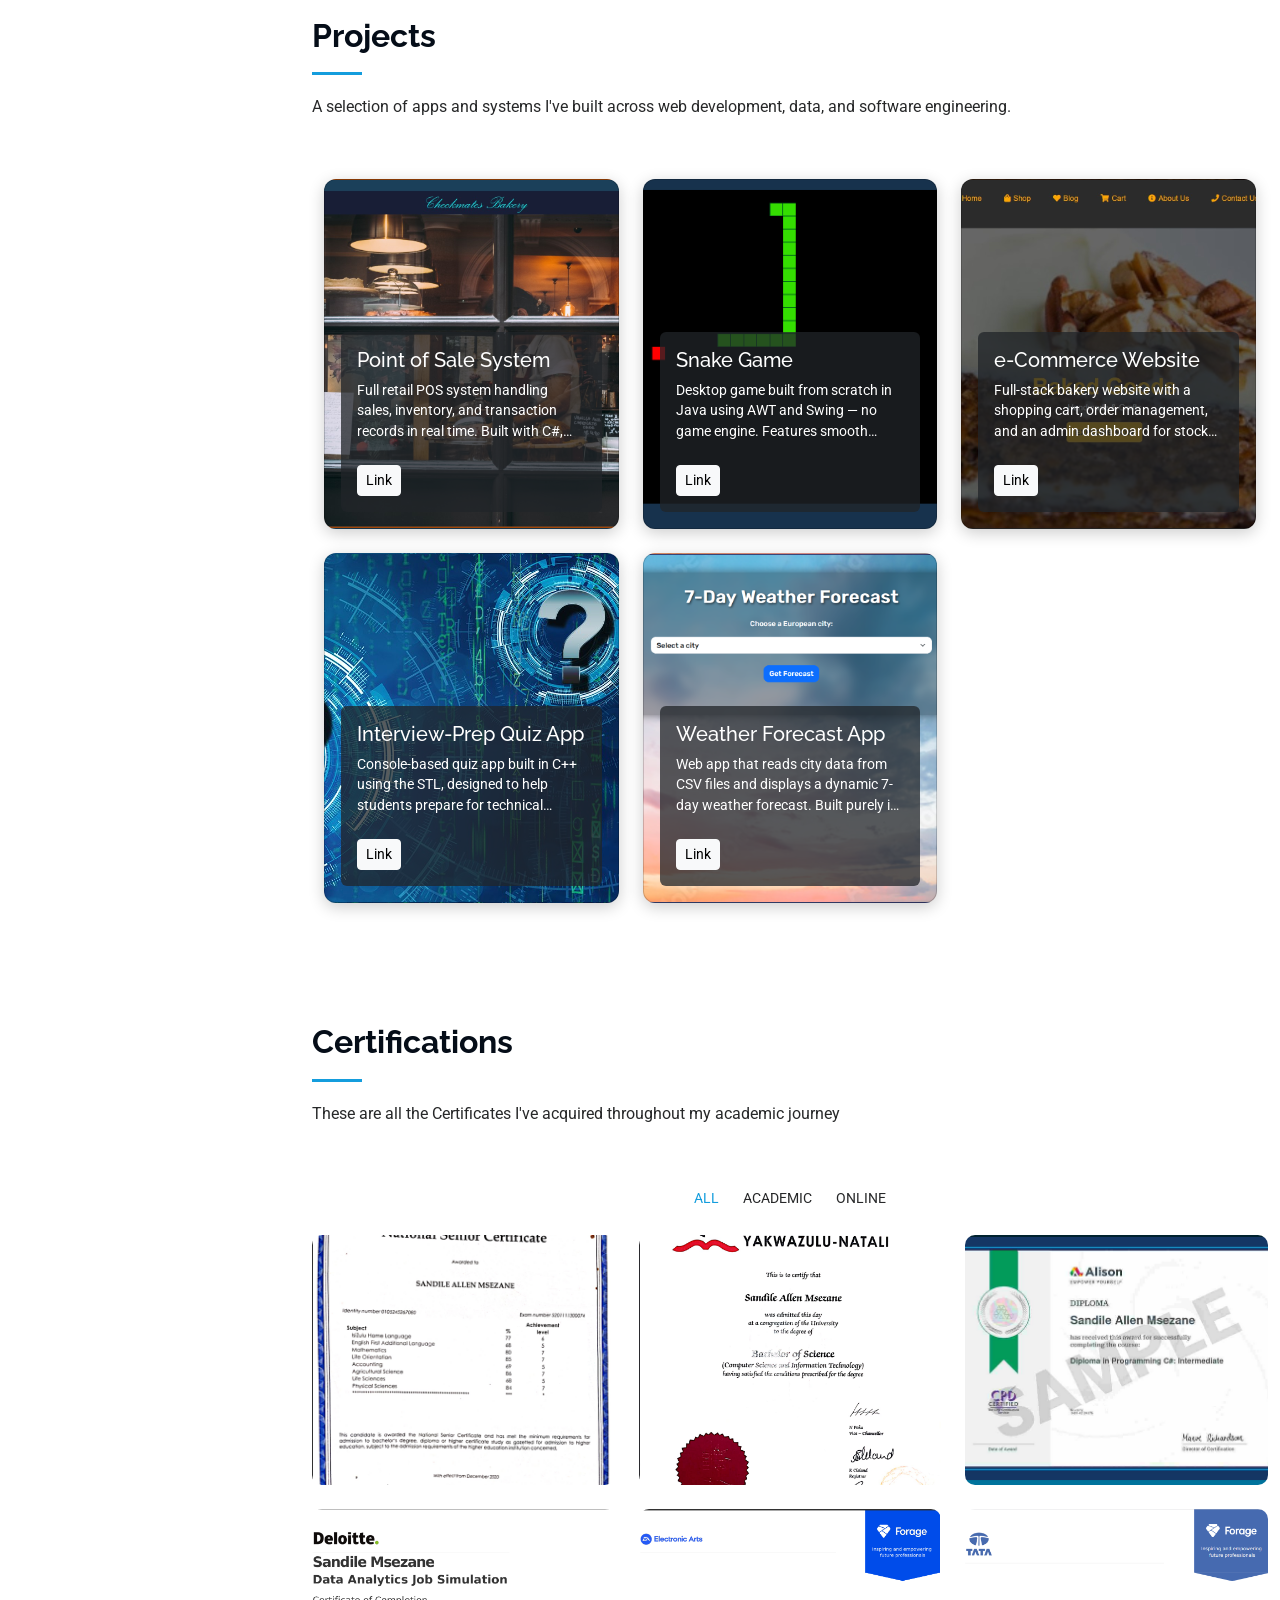
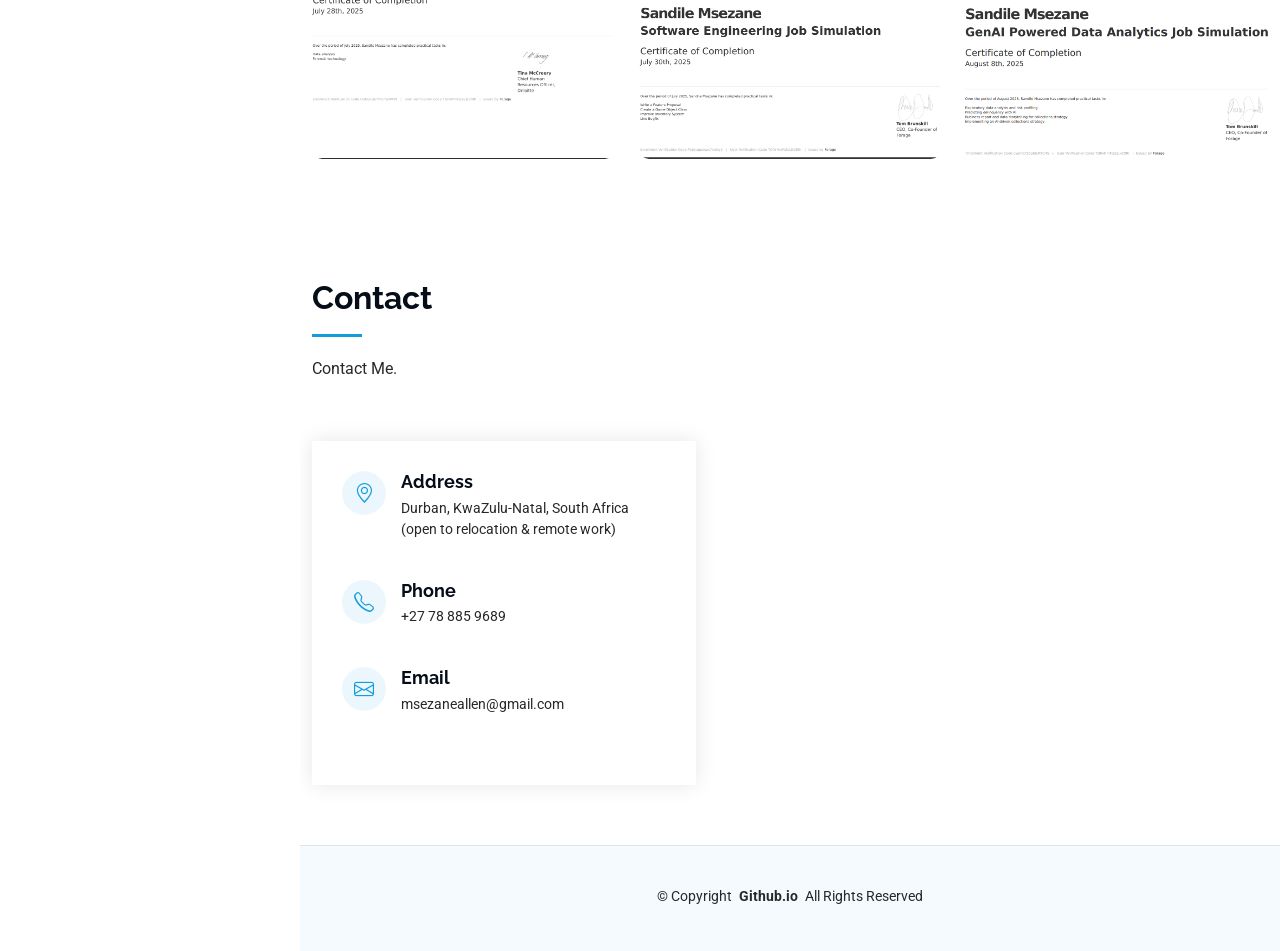
==== commit f14a62c9: "Update index.html" ====
--- a/index.html
+++ b/index.html
@@ -39,7 +39,7 @@
     <i class="header-toggle d-xl-none bi bi-list"></i>
 
     <div class="profile-img">
-      <img src="assets/img/my-profile2.png" alt="" class="img-fluid rounded-circle">
+      <img src="assets/img/my-profile21.jpg" alt="" class="img-fluid rounded-circle">
     </div>
 
     <a href="index.html" class="logo d-flex align-items-center justify-content-center">
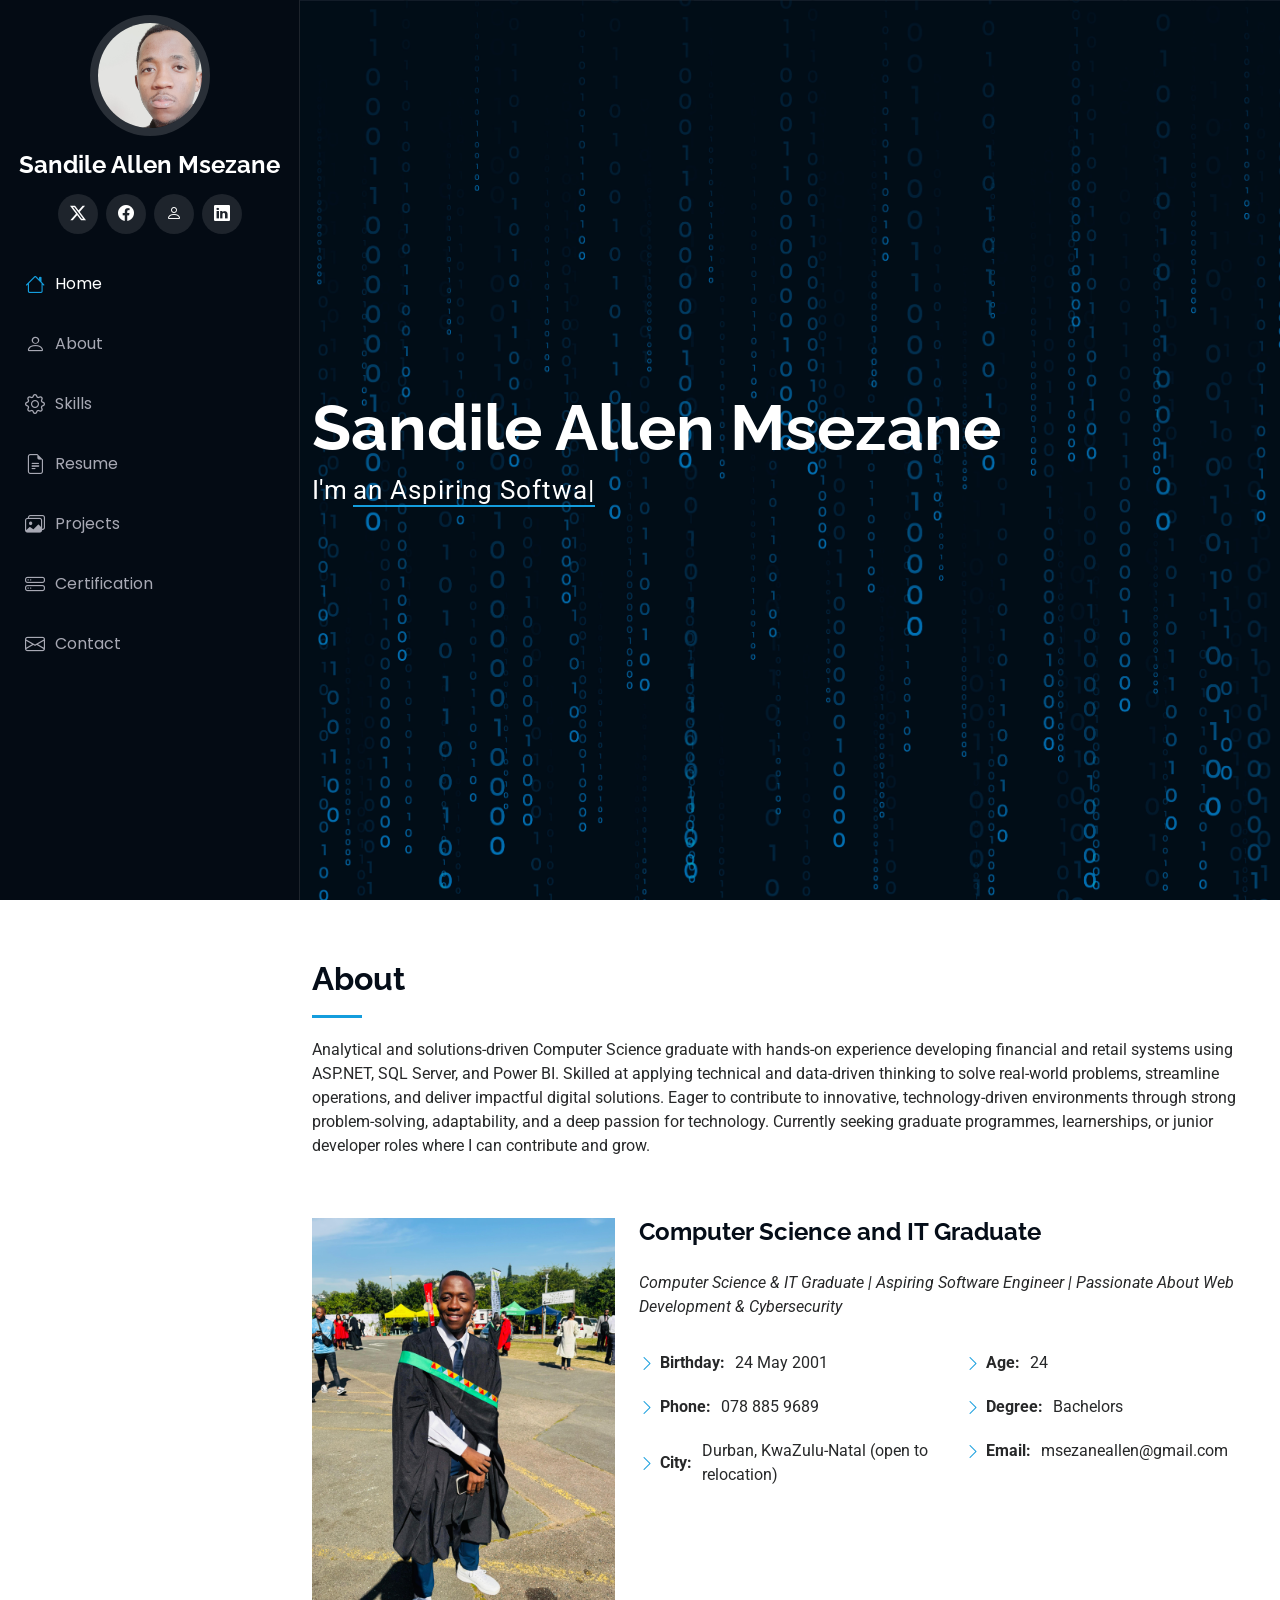
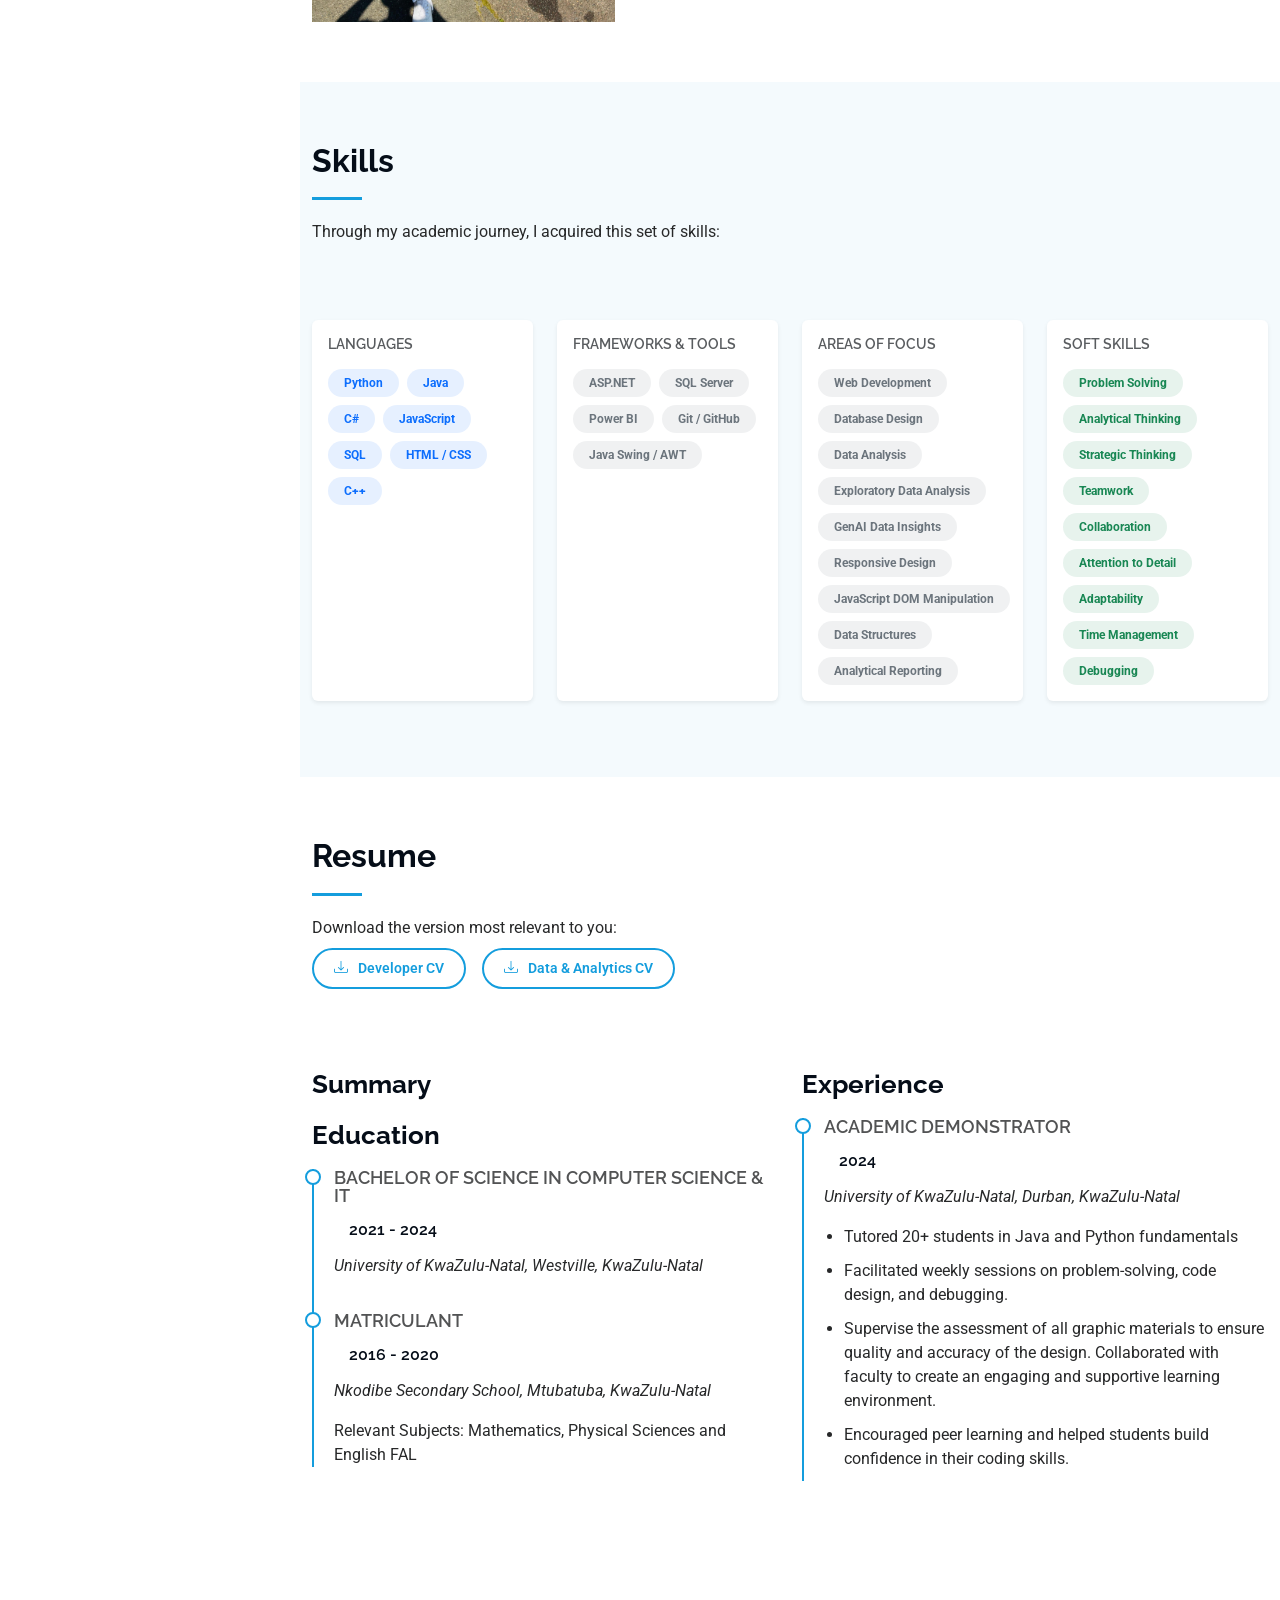
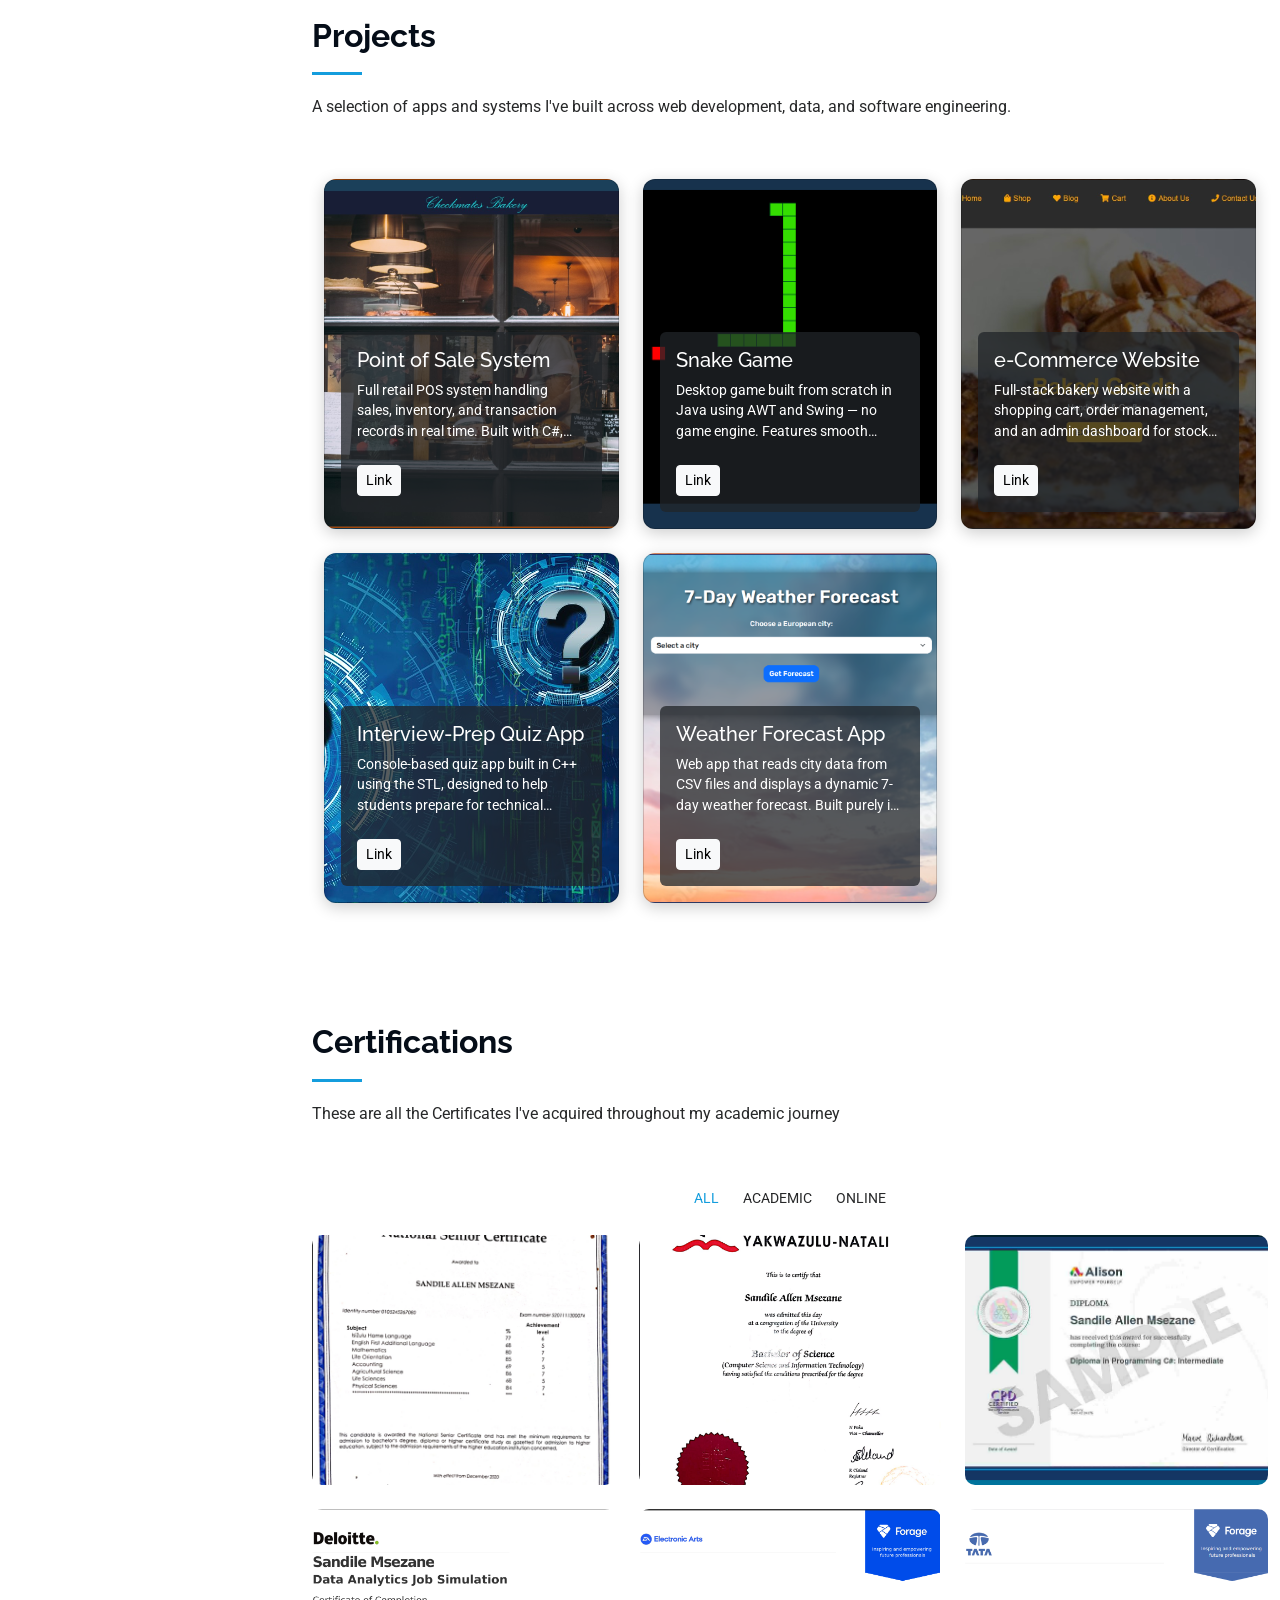
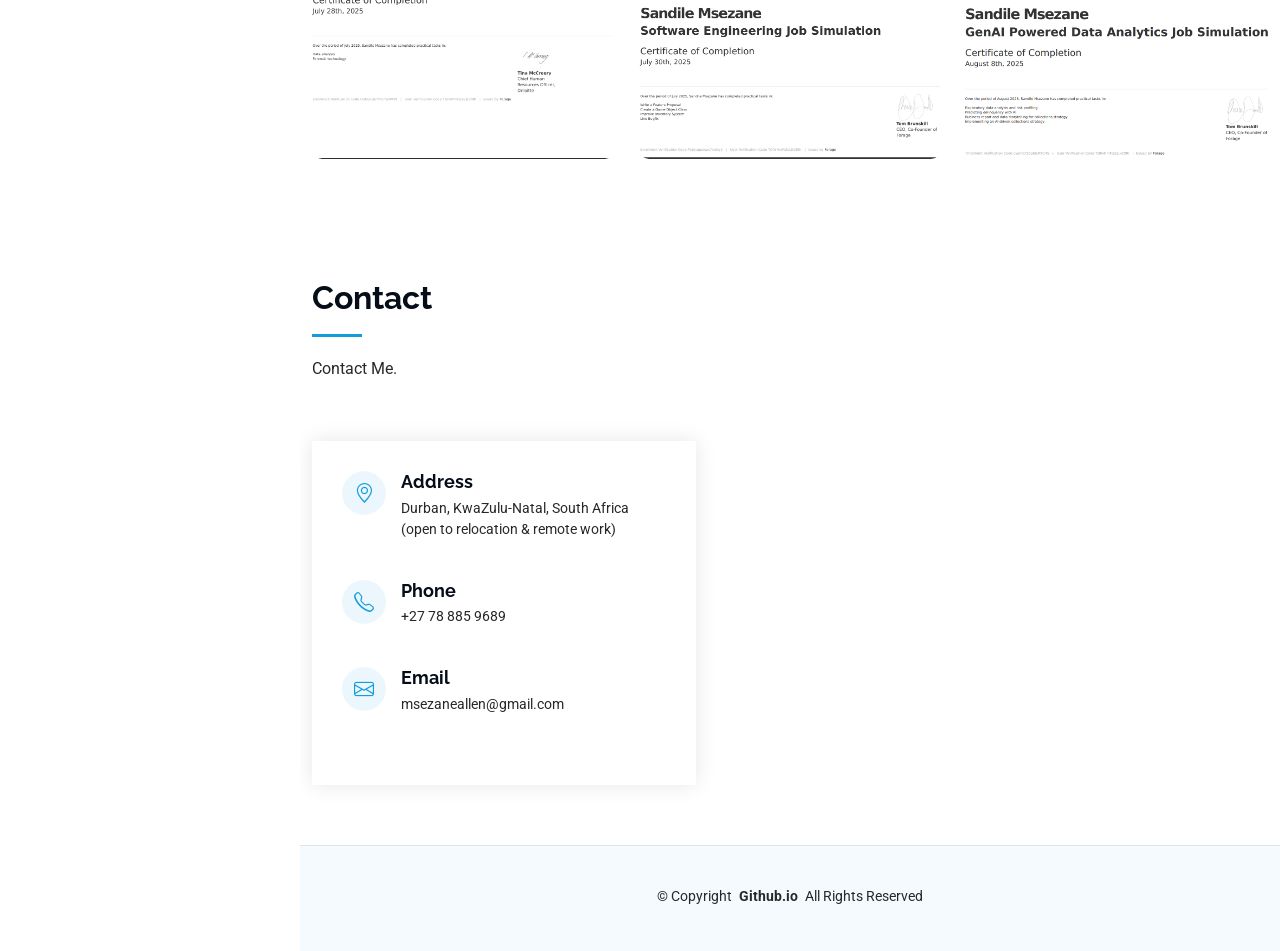
==== commit a7bfc20c: "Update index.html" ====
--- a/index.html
+++ b/index.html
@@ -39,7 +39,7 @@
     <i class="header-toggle d-xl-none bi bi-list"></i>
 
     <div class="profile-img">
-      <img src="assets/img/my-profile21.jpg" alt="" class="img-fluid rounded-circle">
+      <img src="assets/img/my-profile.jpg" alt="" class="img-fluid rounded-circle">
     </div>
 
     <a href="index.html" class="logo d-flex align-items-center justify-content-center">
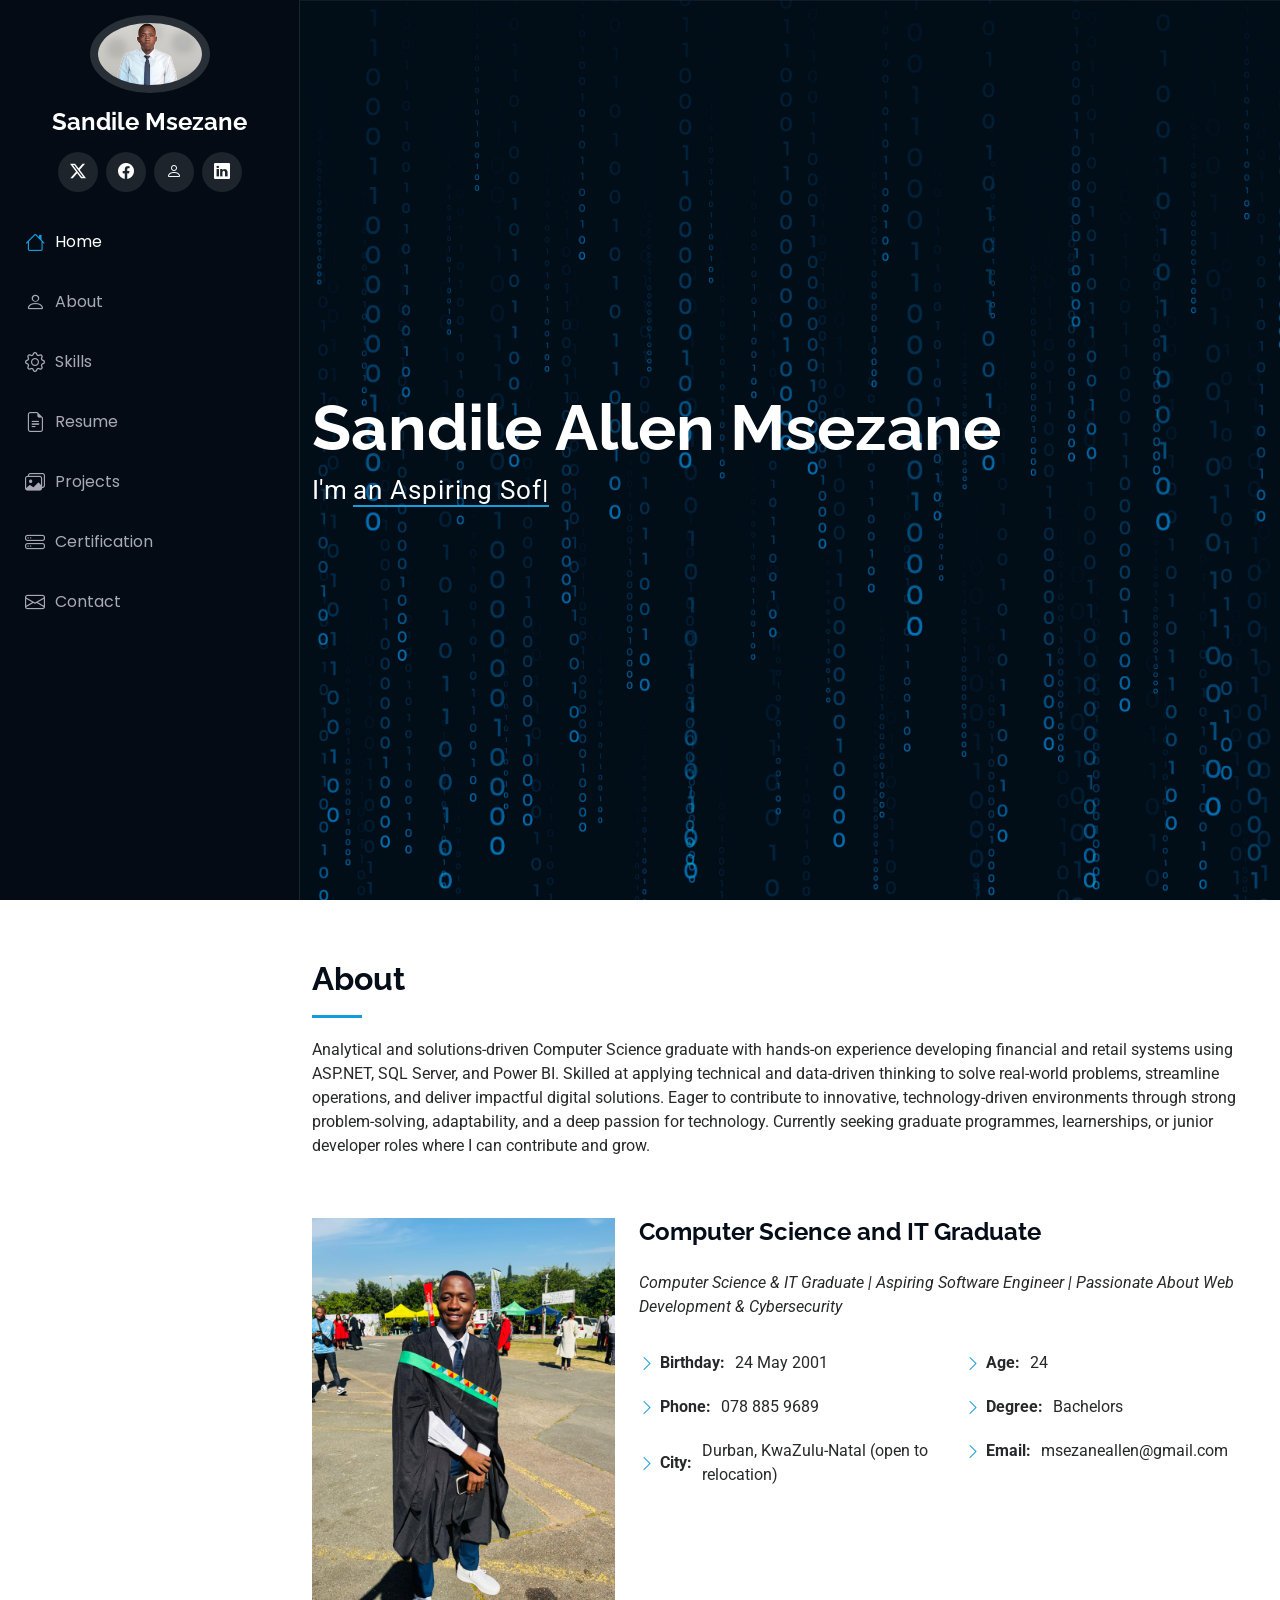
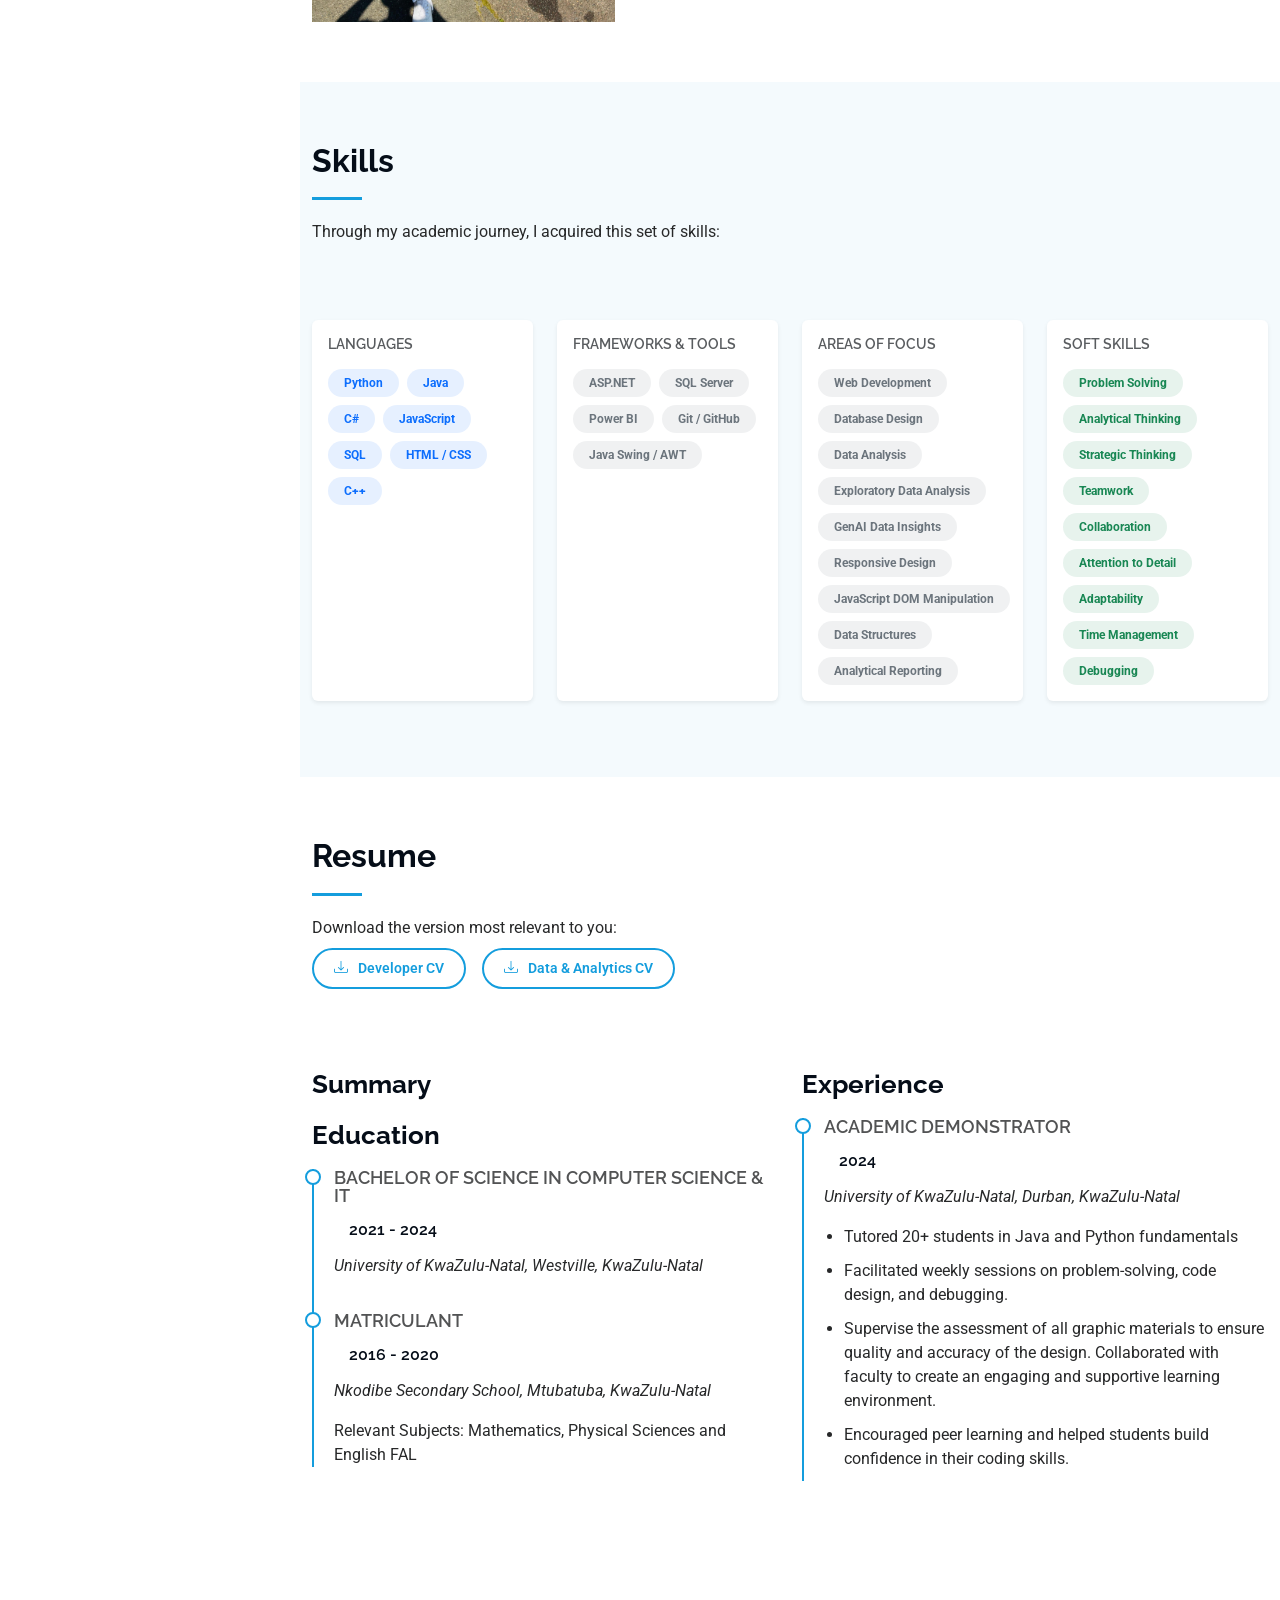
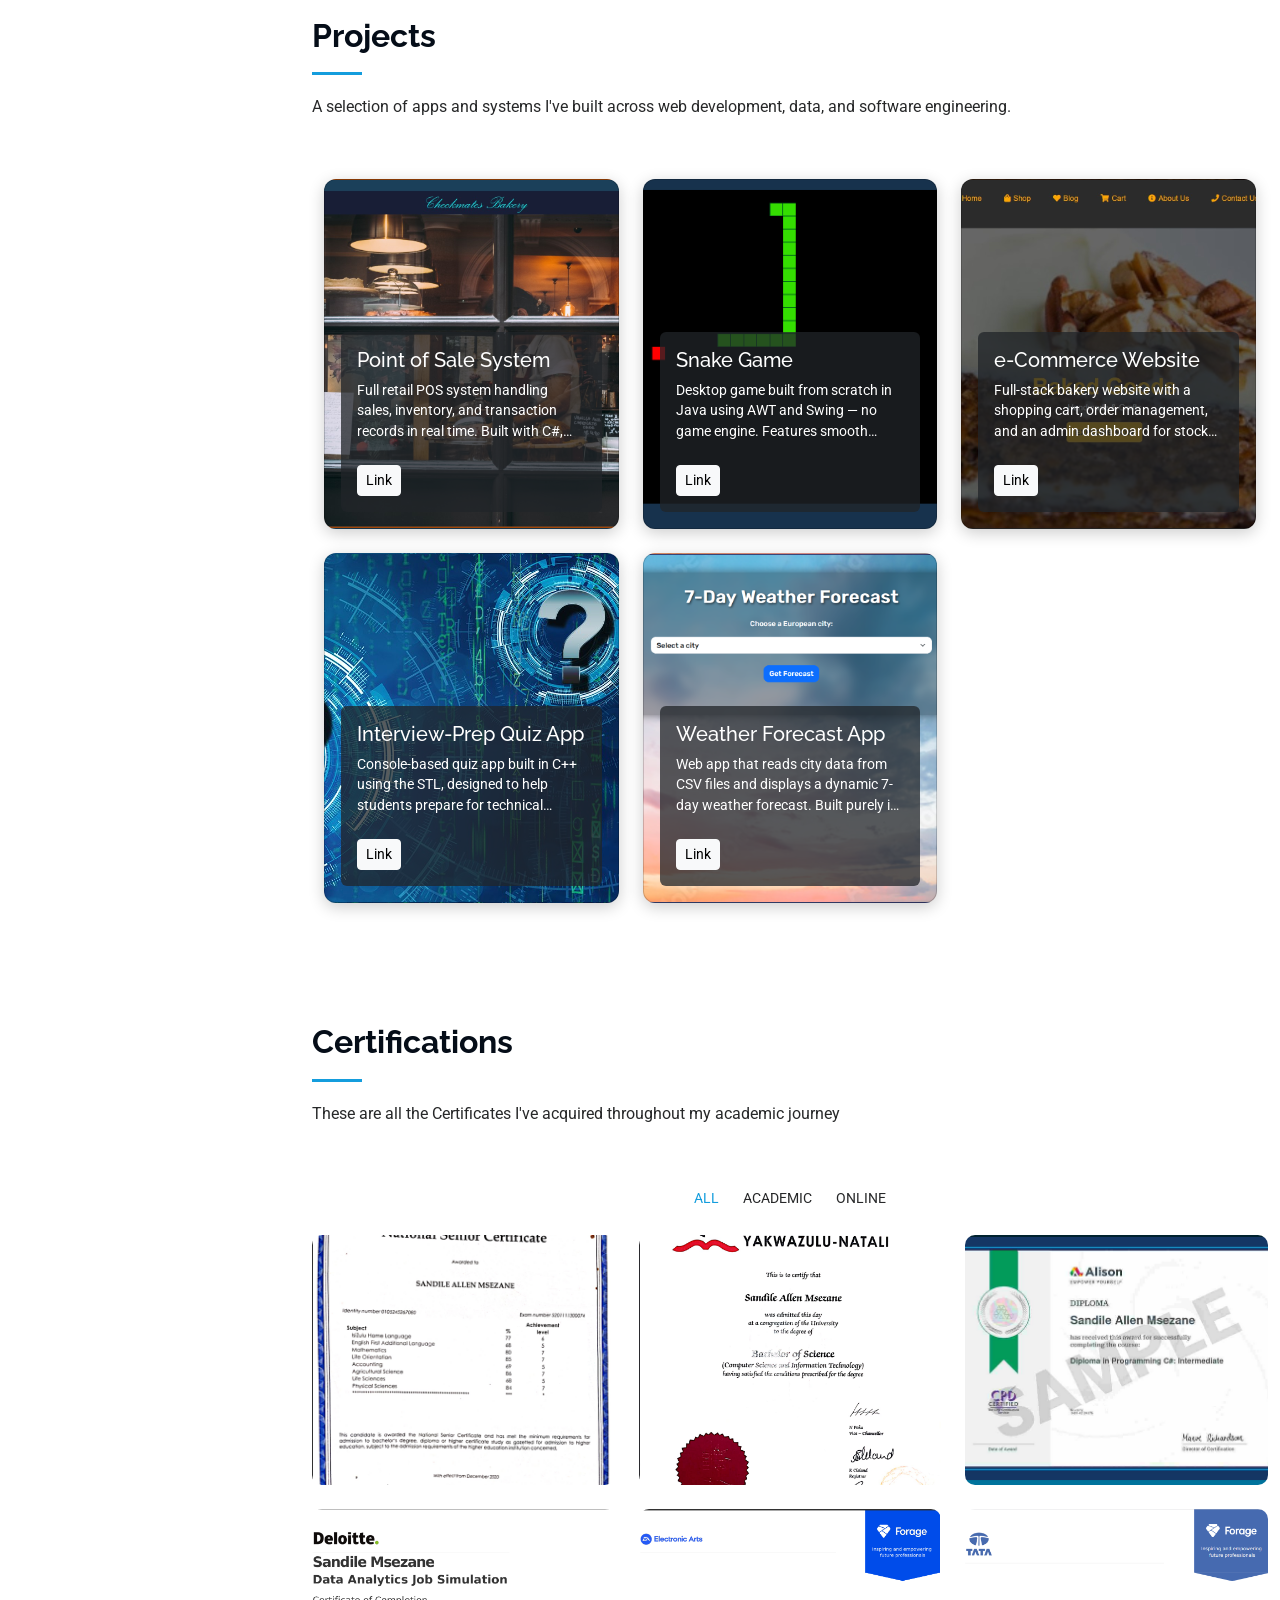
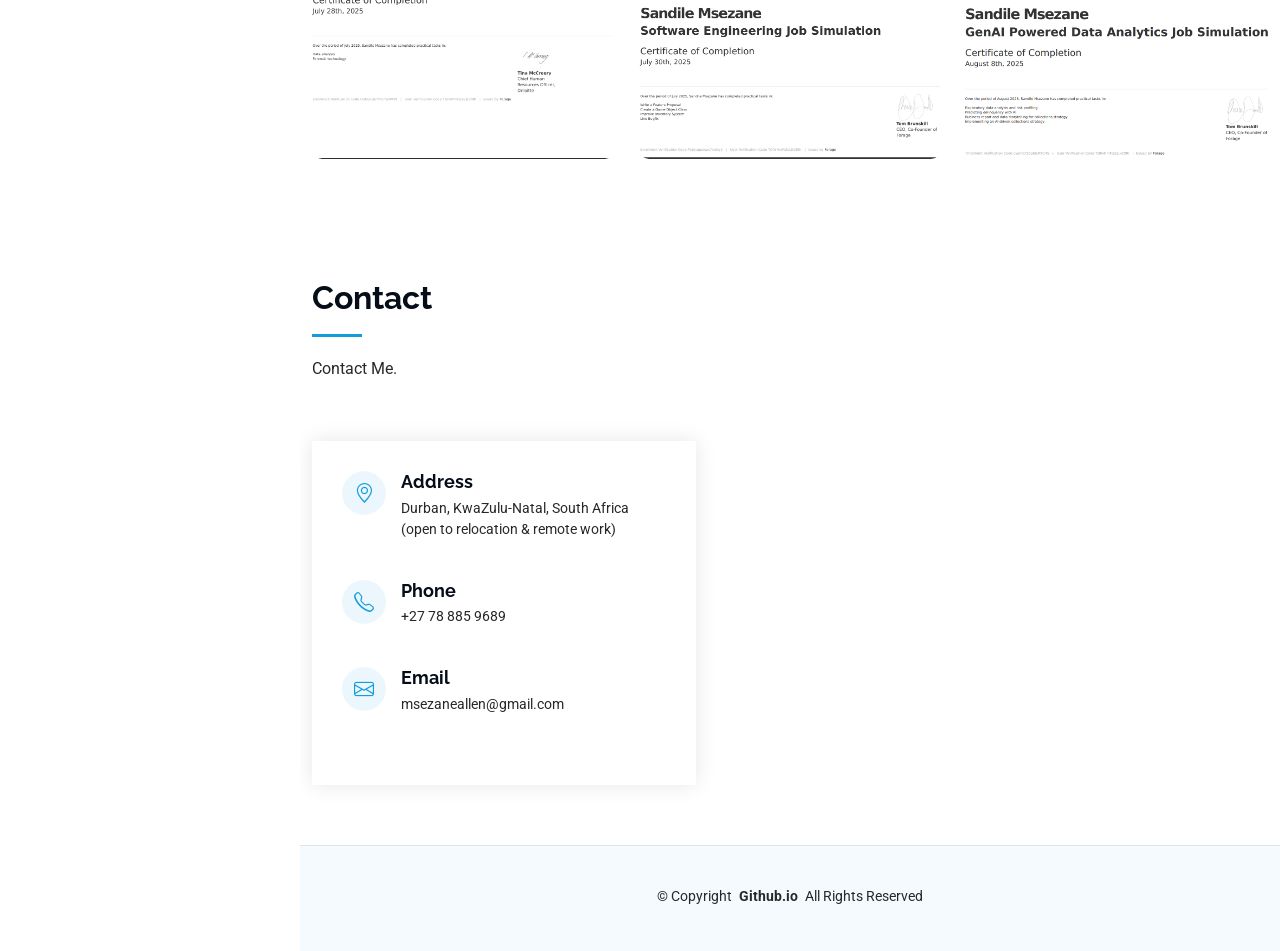
==== commit 40dbedc6: "Update index.html" ====
--- a/index.html
+++ b/index.html
@@ -39,13 +39,13 @@
     <i class="header-toggle d-xl-none bi bi-list"></i>
 
     <div class="profile-img">
-      <img src="assets/img/my-profile.jpg" alt="" class="img-fluid rounded-circle">
+      <img src="assets/img/my-profile1.jpg" alt="" class="img-fluid rounded-circle">
     </div>
 
     <a href="index.html" class="logo d-flex align-items-center justify-content-center">
       <!-- Uncomment the line below if you also wish to use an image logo -->
       <!-- <img src="assets/img/logo.png" alt=""> -->
-      <h1 class="sitename">Sandile Allen Msezane</h1>
+      <h1 class="sitename">Sandile Msezane</h1>
     </a>
 
     <div class="social-links text-center">
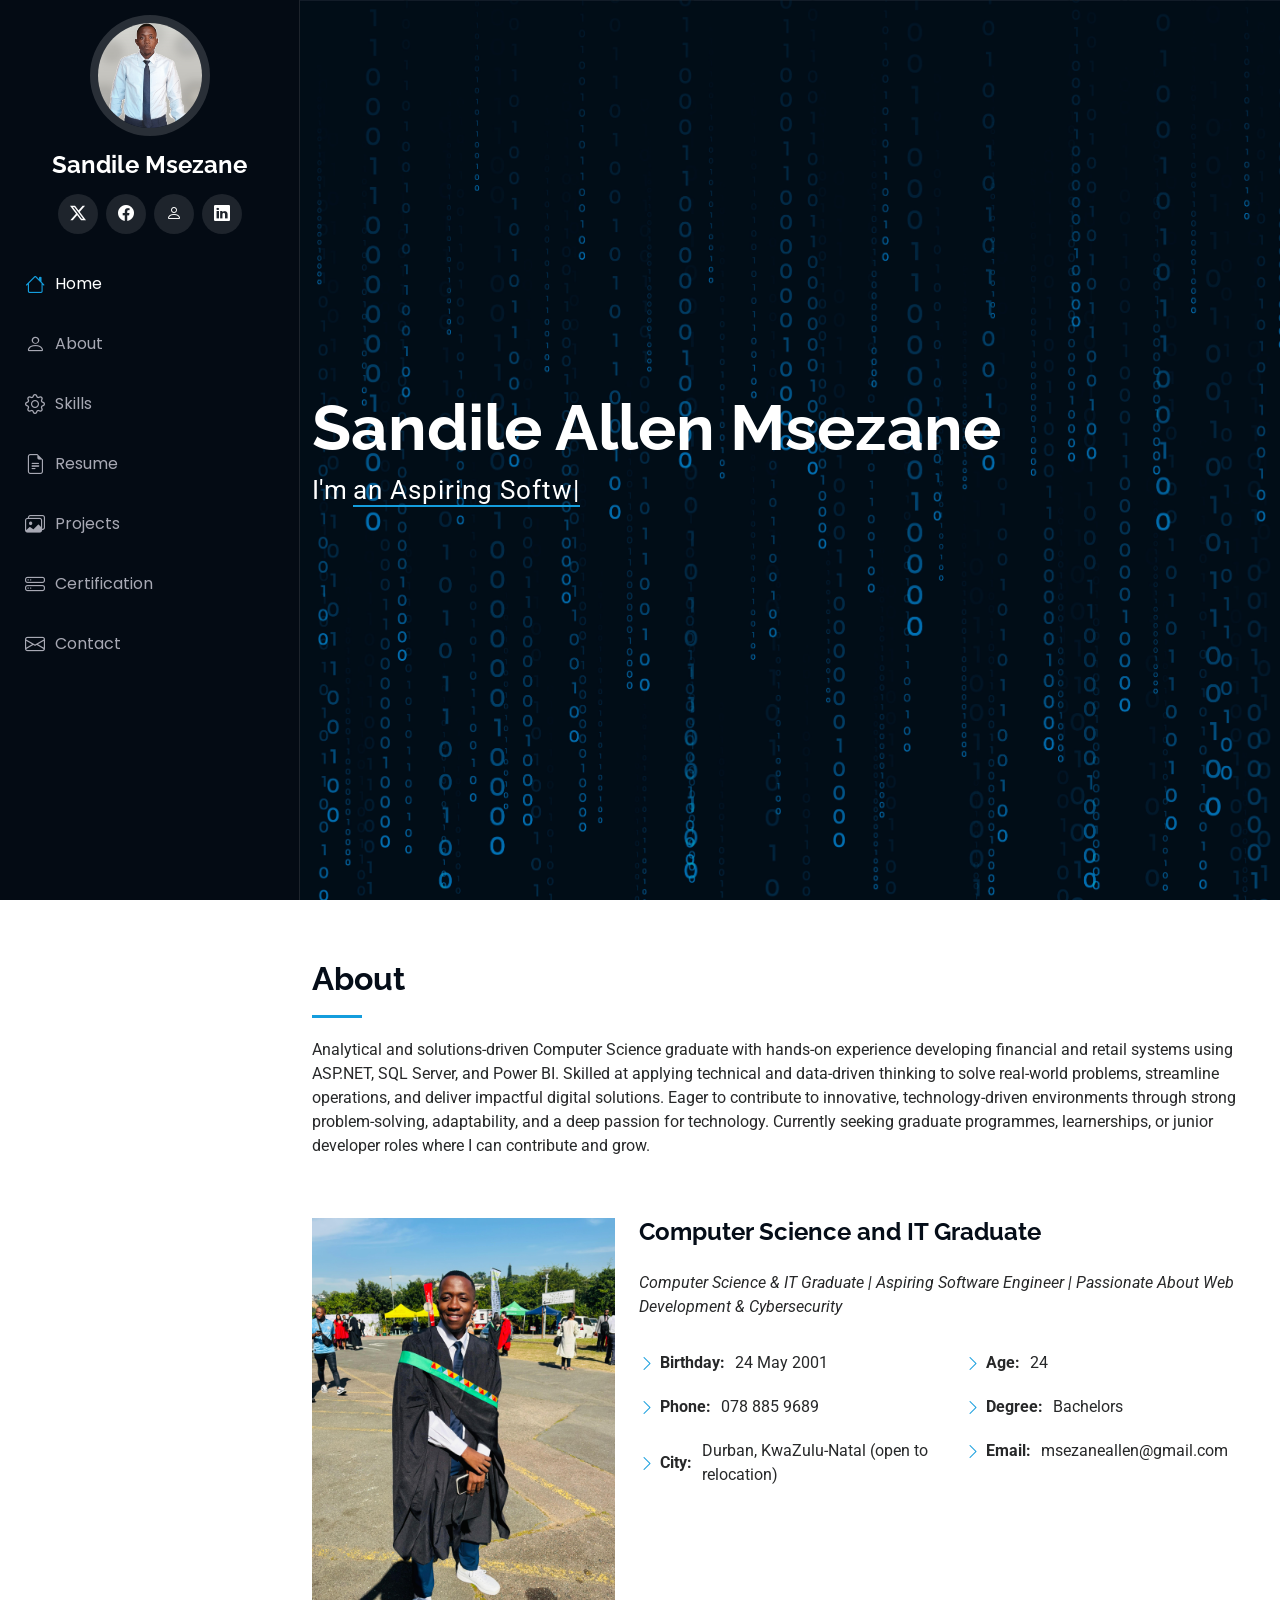
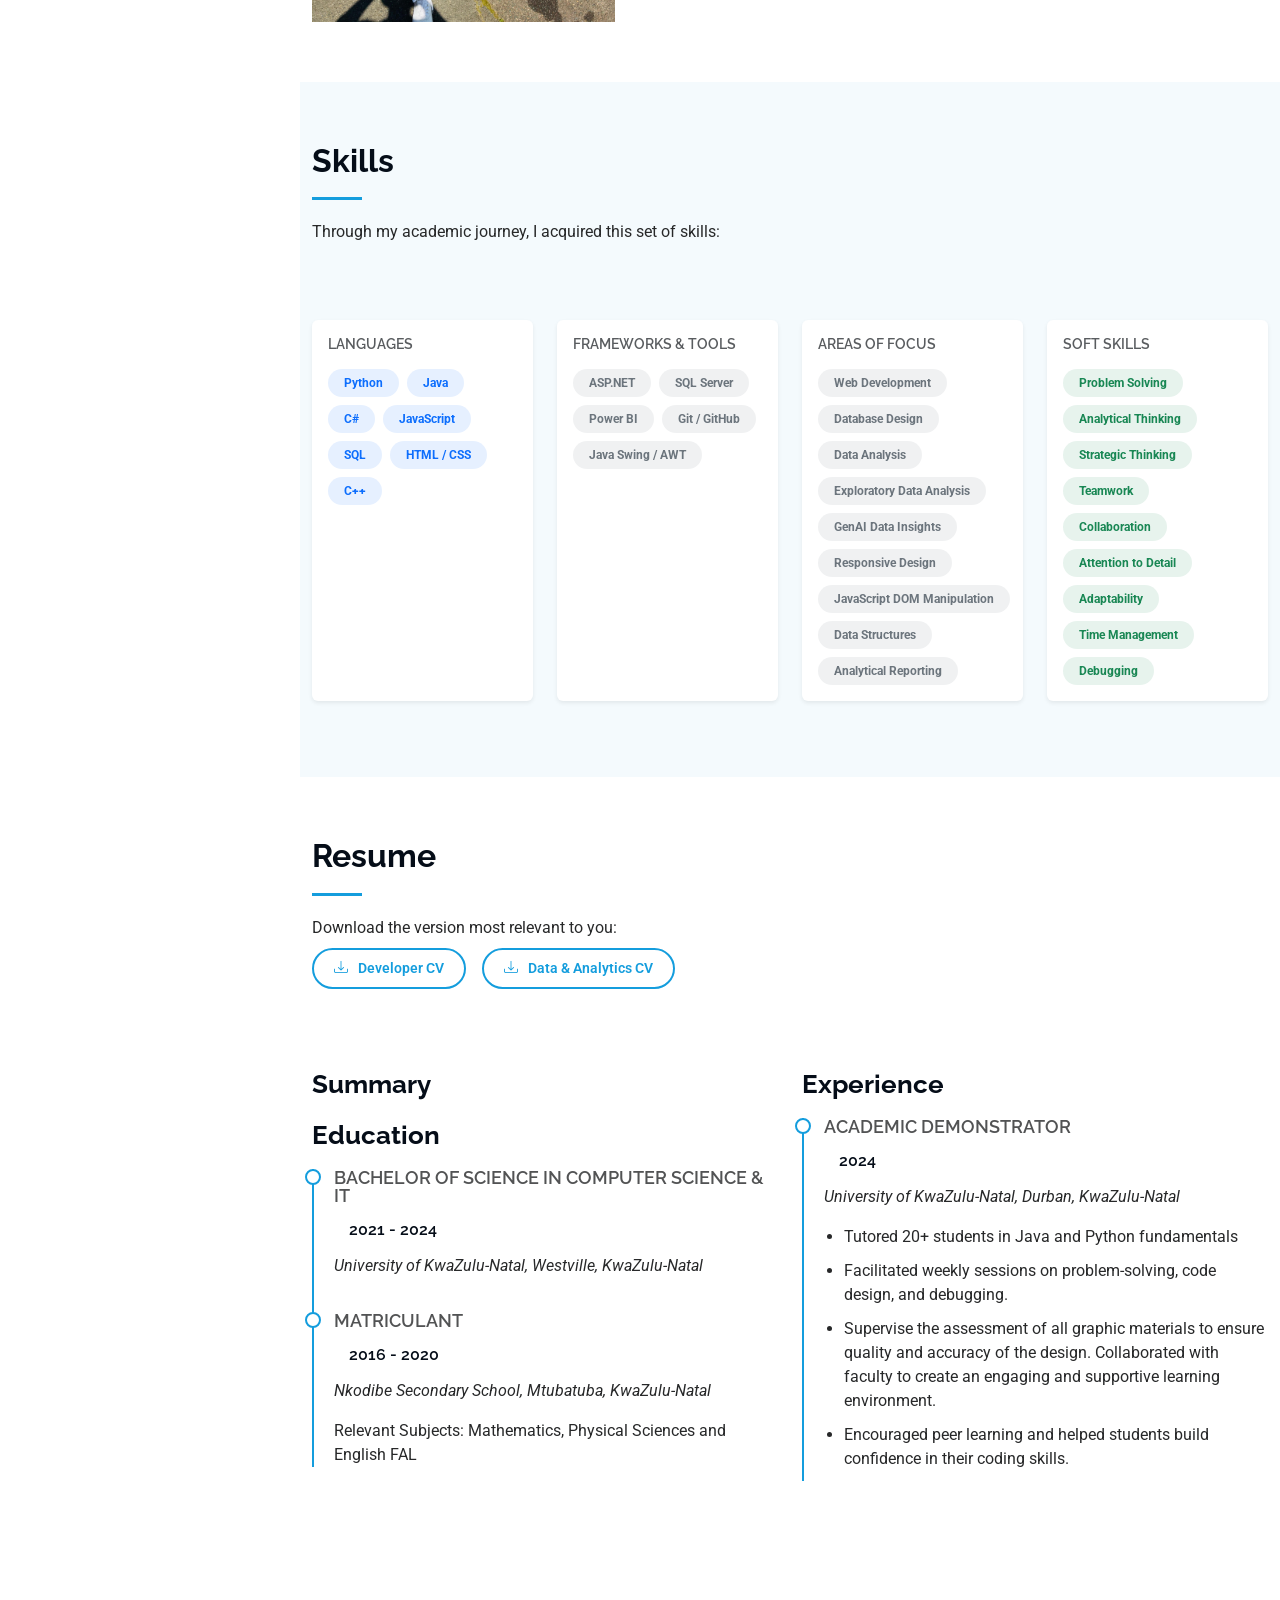
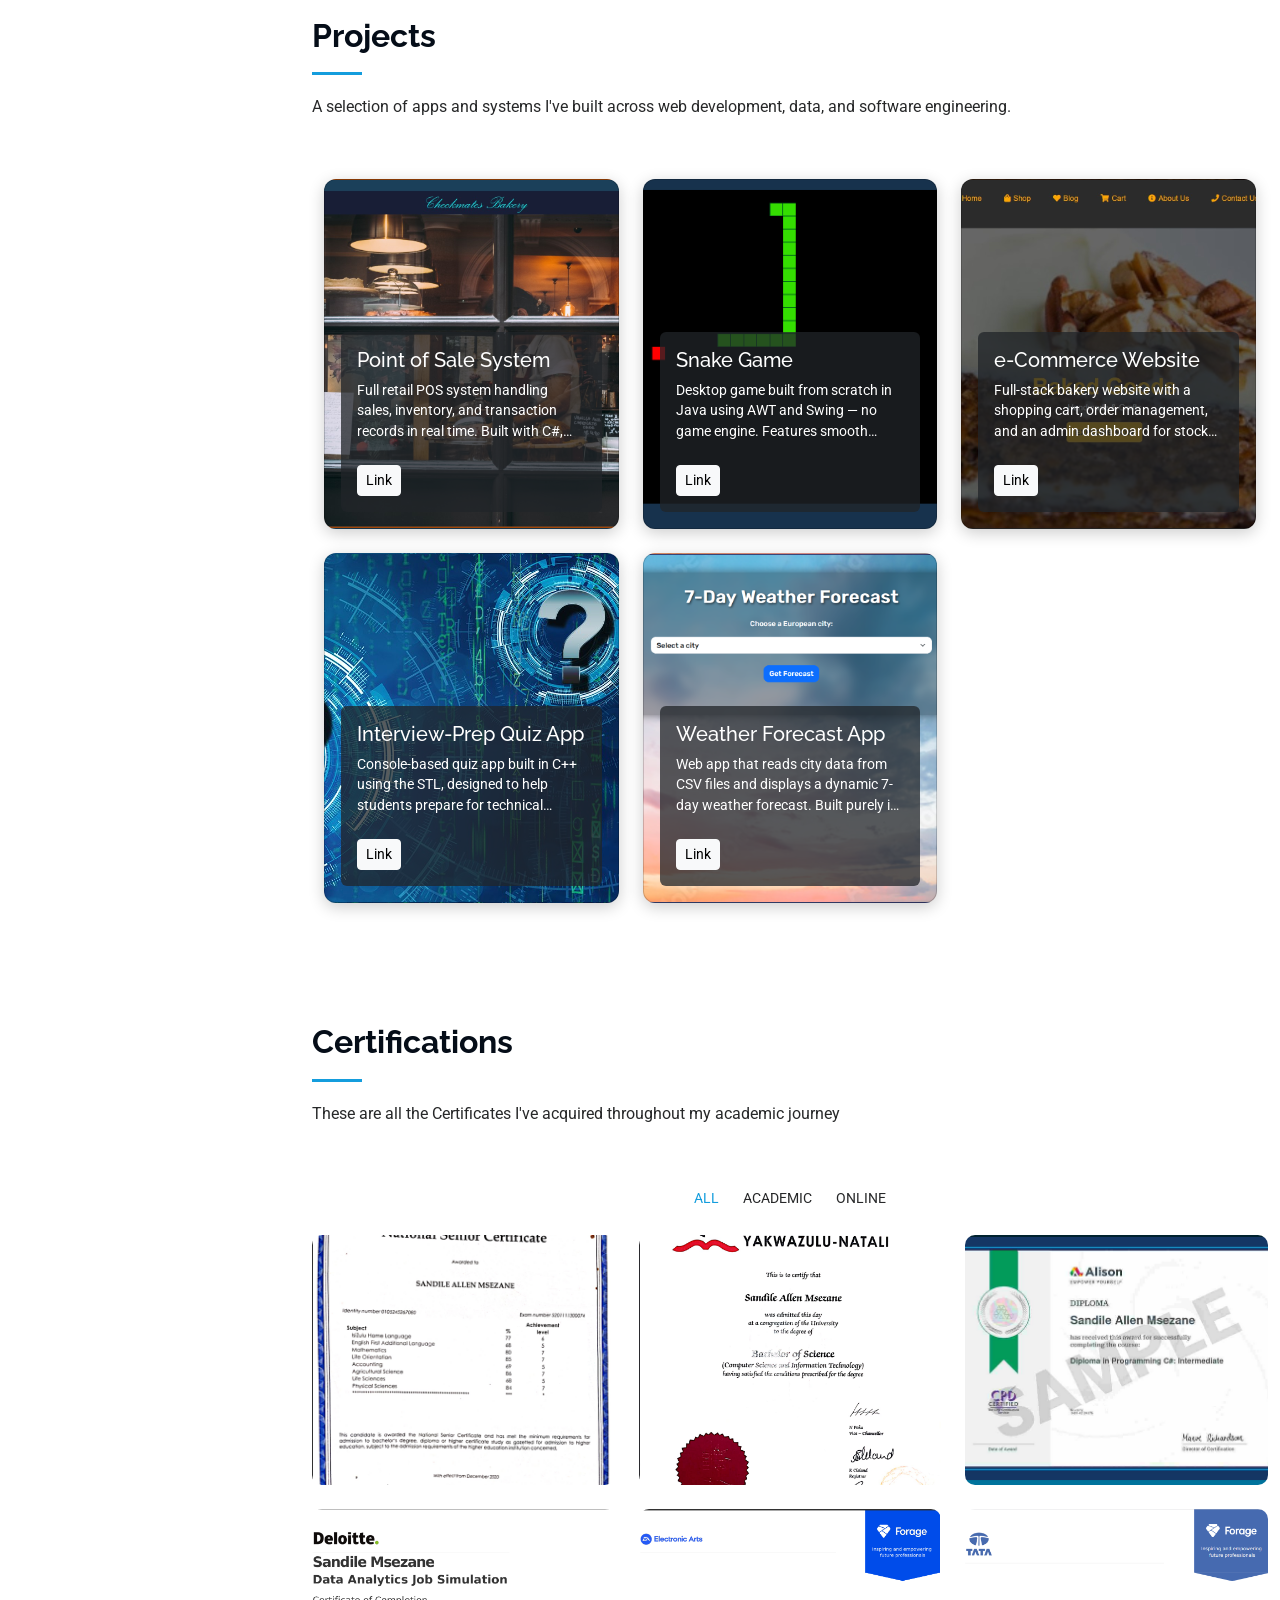
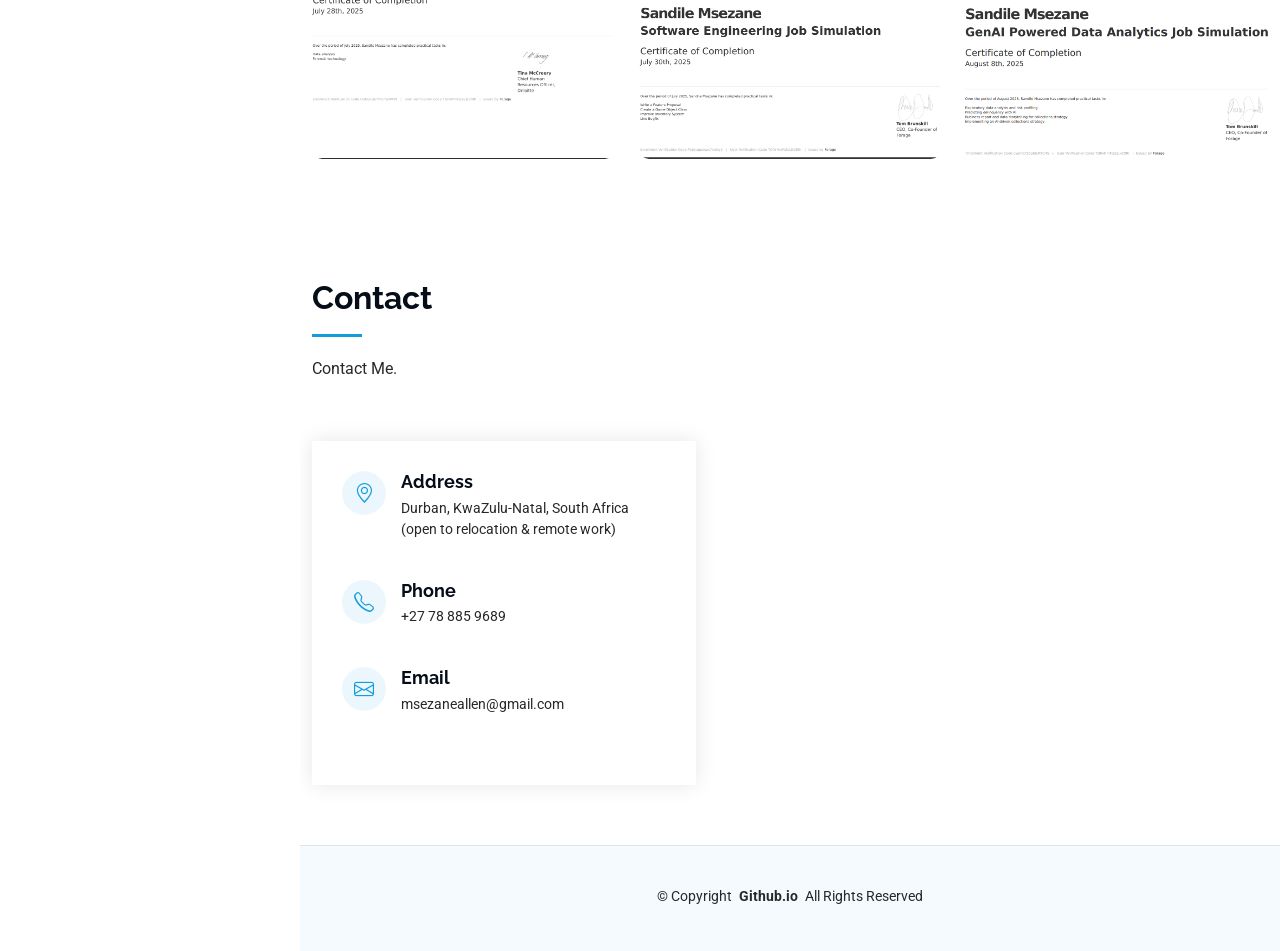
==== commit 485b261b: "Update index.html" ====
--- a/index.html
+++ b/index.html
@@ -39,7 +39,7 @@
     <i class="header-toggle d-xl-none bi bi-list"></i>
 
     <div class="profile-img">
-      <img src="assets/img/my-profile1.jpg" alt="" class="img-fluid rounded-circle">
+      <img src="assets/img/my-profile3.jpg" alt="" class="img-fluid rounded-circle">
     </div>
 
     <a href="index.html" class="logo d-flex align-items-center justify-content-center">
